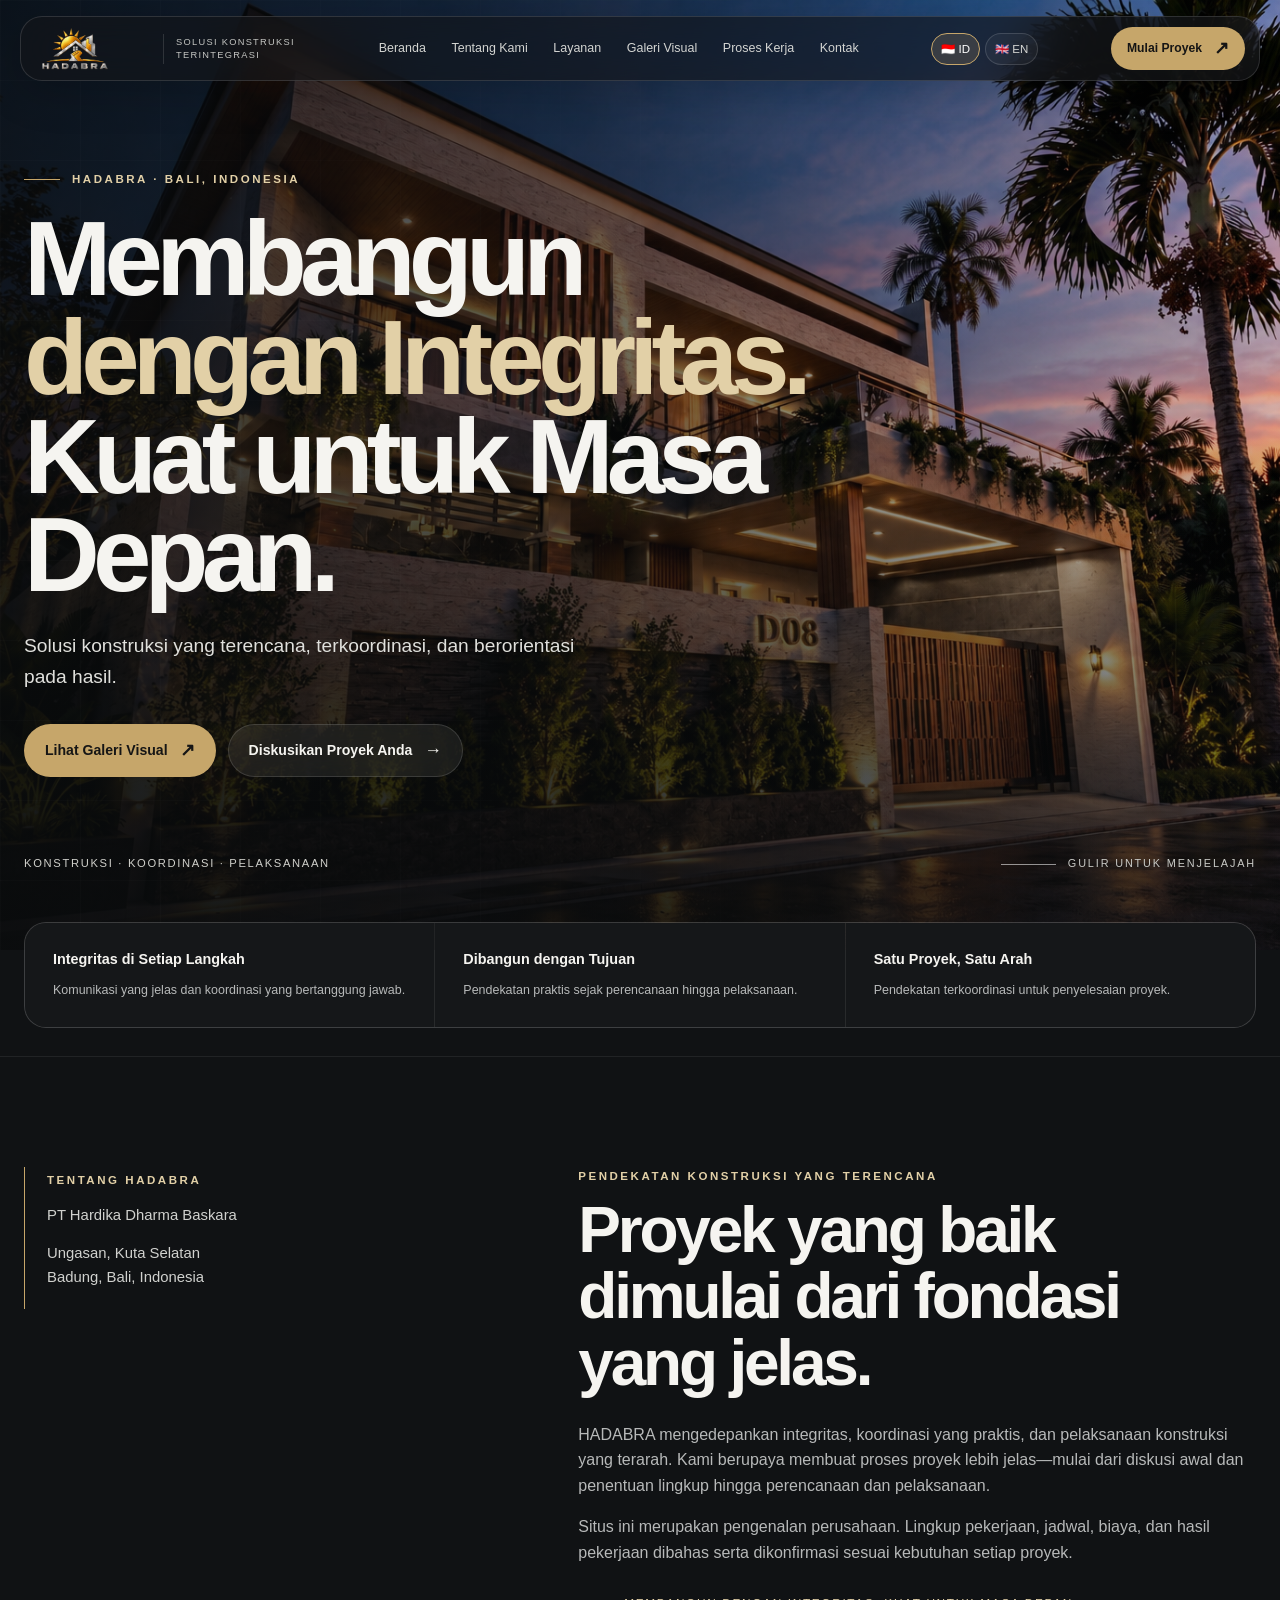
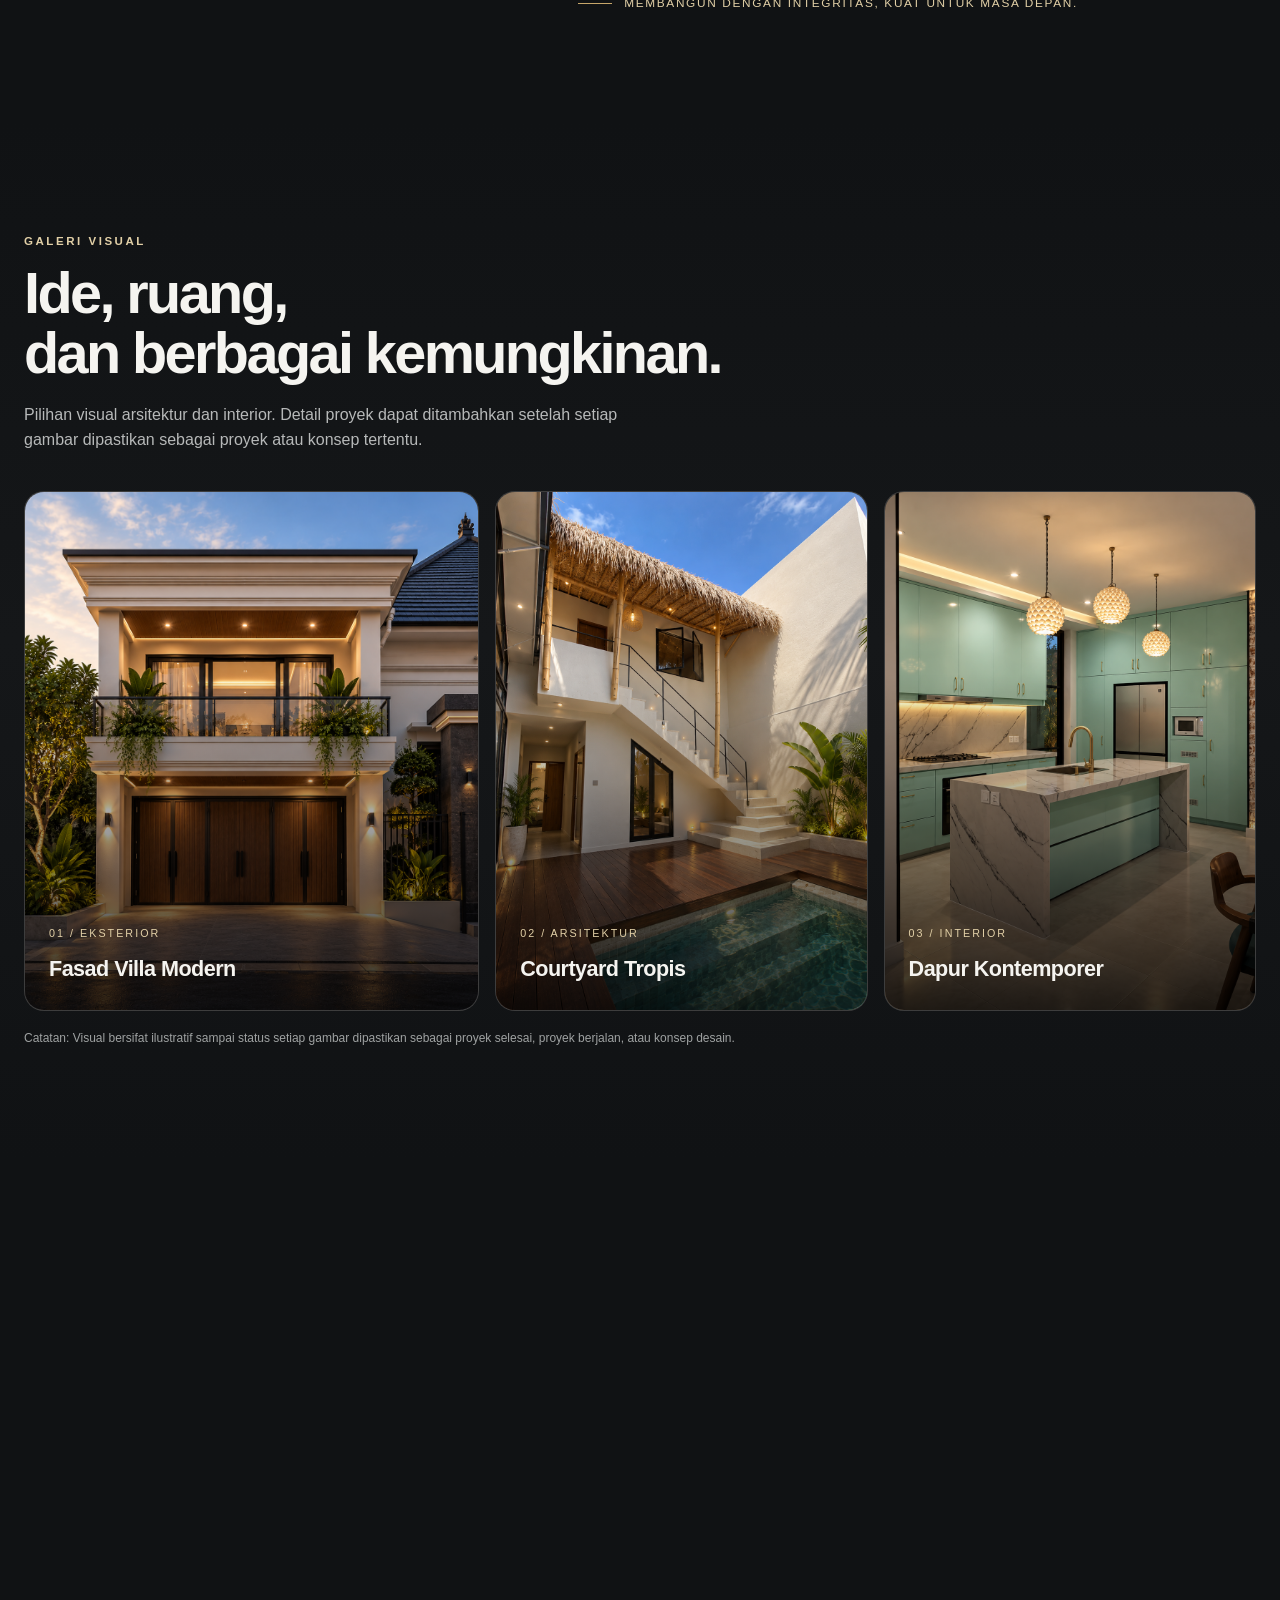
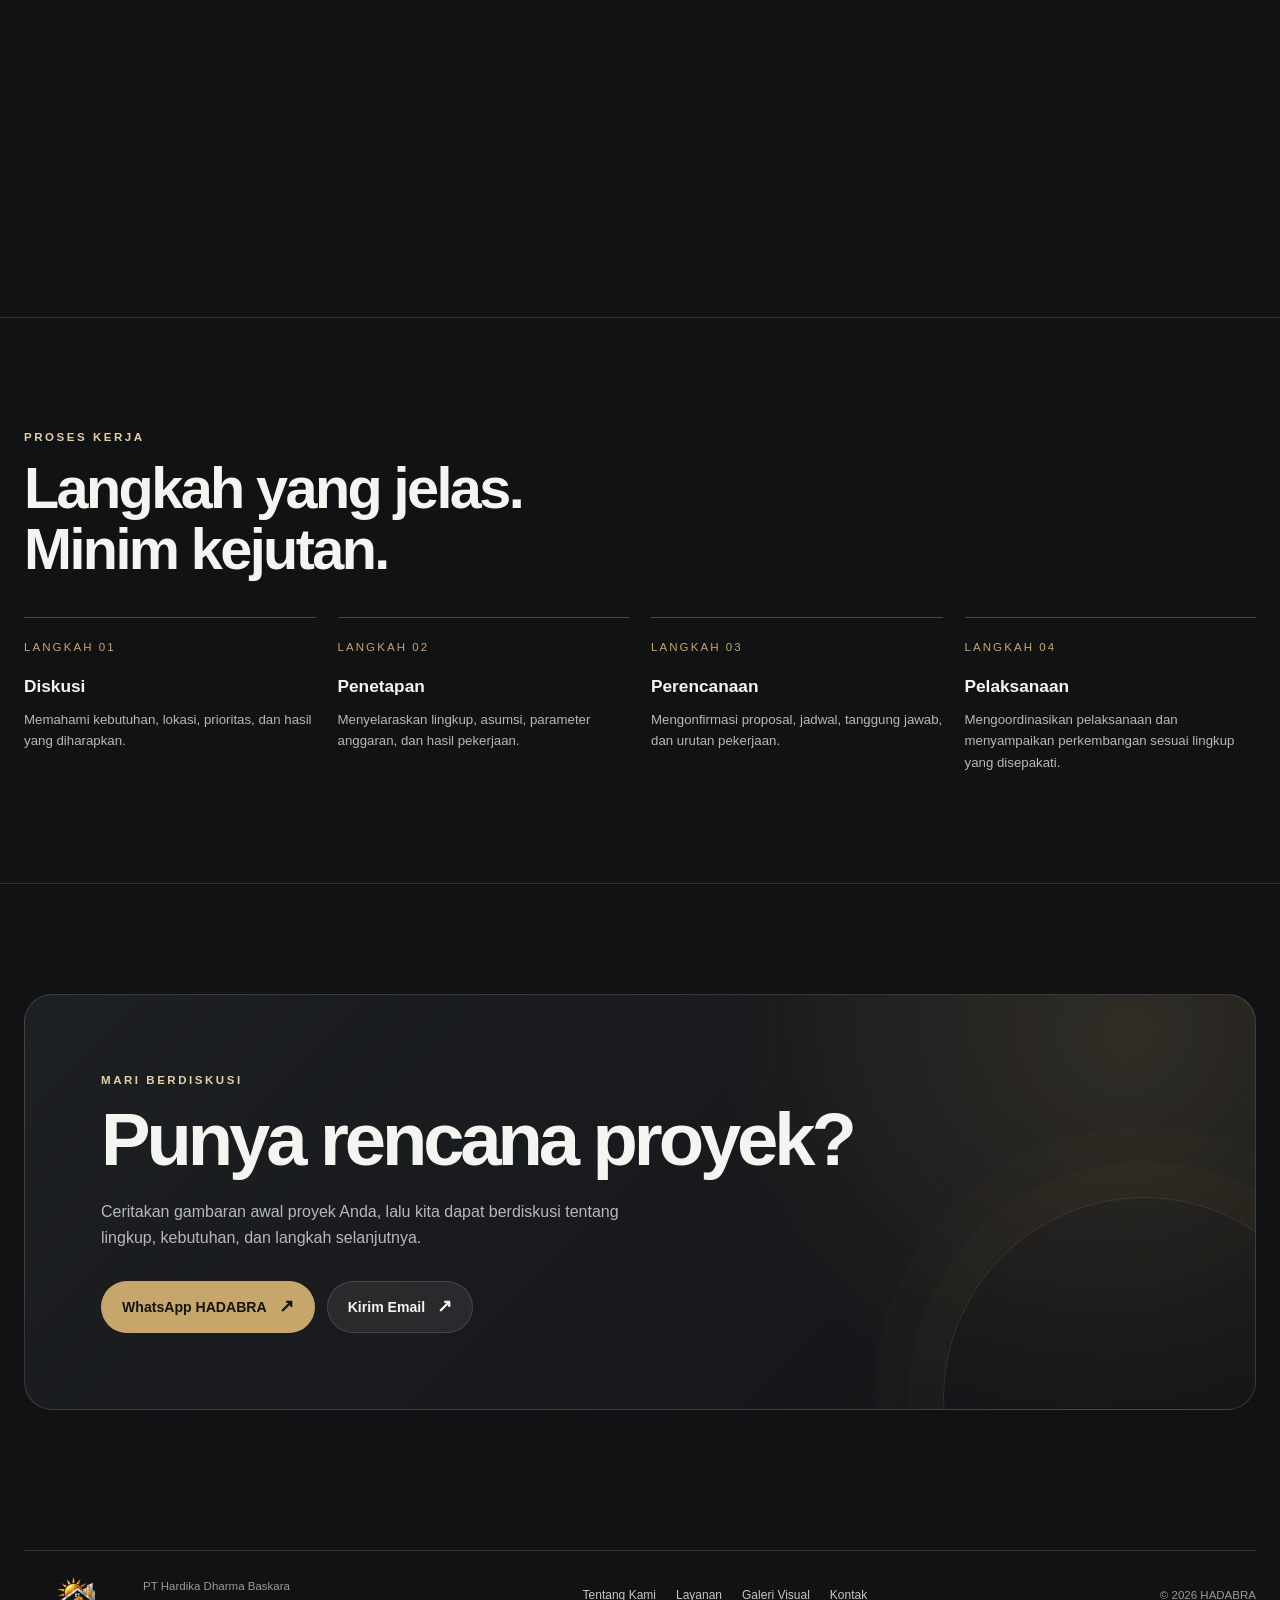
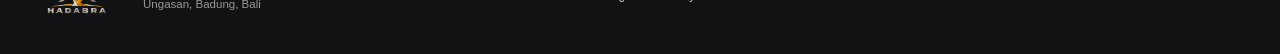
==== index.html @ c9c54a09 "Update index.html" ====
<!DOCTYPE html>
<html lang="id">
<head>
  <meta charset="UTF-8">
  <meta name="viewport" content="width=device-width, initial-scale=1.0">
  <meta name="theme-color" content="#101214">
  <meta name="description" content="HADABRA — Integrated Construction Solutions. Membangun dengan Integritas, Kuat untuk Masa Depan.">
  <title>HADABRA — Integrated Construction Solutions</title>
  <style>
    :root{
      --bg:#101214; --bg2:#171a1d; --panel:rgba(255,255,255,.075);
      --line:rgba(255,255,255,.13); --text:#f5f4f0; --muted:#b7b9b9;
      --accent:#c6a66a; --accent2:#e2d0a7; --max:1240px;
    }
    *{box-sizing:border-box}
    html{scroll-behavior:smooth;scroll-padding-top:100px}
    body{margin:0;background:var(--bg);color:var(--text);font-family:Inter,-apple-system,BlinkMacSystemFont,"Segoe UI",sans-serif;line-height:1.6;overflow-x:hidden}
    body.locked{overflow:hidden}
    a{color:inherit;text-decoration:none}
    img{display:block;max-width:100%}
    button,a{-webkit-tap-highlight-color:transparent}
    .wrap{width:min(var(--max),calc(100% - 48px));margin-inline:auto}
    .eyebrow{font-size:.72rem;letter-spacing:.22em;text-transform:uppercase;color:var(--accent2);font-weight:650}
    .section{padding:110px 0;position:relative}
    .section-head{max-width:700px;margin-bottom:38px}
    .section-head h2{font-size:clamp(2rem,4.5vw,3.8rem);line-height:1.05;letter-spacing:-.045em;margin:12px 0 18px;font-weight:570}
    .section-head p{color:var(--muted);max-width:620px;margin:0}
    .btn{display:inline-flex;align-items:center;justify-content:center;gap:12px;padding:14px 20px;border:1px solid var(--line);border-radius:999px;background:rgba(255,255,255,.07);backdrop-filter:blur(18px);-webkit-backdrop-filter:blur(18px);font-size:.88rem;font-weight:650;transition:transform .3s ease,background .3s ease,border-color .3s ease}
    .btn:hover{transform:translateY(-3px);background:rgba(255,255,255,.13);border-color:rgba(255,255,255,.3)}
    .btn-primary{background:var(--accent);color:#151515;border-color:transparent}
    .btn-primary:hover{background:var(--accent2)}
    .arrow{font-size:1.1rem;line-height:1}
    /* Intro / blueprint */
    .intro{position:fixed;inset:0;z-index:1000;display:grid;place-items:center;background:#0d0f11;transition:opacity .8s ease,visibility .8s ease}
    .intro.done{opacity:0;visibility:hidden;pointer-events:none}
    .blueprint{position:absolute;inset:0;width:100%;height:100%;opacity:.38}
    .blueprint path,.blueprint rect,.blueprint line,.blueprint polyline{fill:none;stroke:#bca16c;stroke-width:1;stroke-dasharray:900;stroke-dashoffset:900;animation:draw 2.3s ease forwards}
    .blueprint .thin{stroke:#7d8c91;stroke-width:.7;animation-delay:.25s}
    .intro-center{position:relative;text-align:center;padding:24px}
    .intro-mark{width:min(220px,52vw);max-height:110px;object-fit:contain;margin:0 auto 20px}
    .intro-name{letter-spacing:.28em;font-size:.75rem;color:#e7d7b2;text-transform:uppercase}
    .intro-line{width:150px;height:1px;background:linear-gradient(90deg,transparent,var(--accent),transparent);margin:22px auto}
    .intro-caption{font-size:.68rem;letter-spacing:.2em;color:#8e9698;text-transform:uppercase}
    @keyframes draw{to{stroke-dashoffset:0}}
    /* Header */
    .site-header{position:fixed;z-index:50;top:16px;left:0;right:0;transition:top .35s ease}
    .nav-shell{width:min(var(--max),calc(100% - 32px));margin:auto;padding:10px 14px 10px 18px;border:1px solid rgba(255,255,255,.13);border-radius:22px;background:rgba(20,22,24,.68);backdrop-filter:blur(24px) saturate(145%);-webkit-backdrop-filter:blur(24px) saturate(145%);display:flex;align-items:center;justify-content:space-between;gap:20px;box-shadow:0 10px 45px rgba(0,0,0,.18)}
    .brand{display:flex;align-items:center;gap:12px;min-width:0}
    .brand img{width:112px;height:43px;object-fit:contain;object-position:left center}
    .brand-divider{height:30px;width:1px;background:var(--line)}
    .brand-sub{font-size:.58rem;line-height:1.4;letter-spacing:.14em;color:#c5c6c3;text-transform:uppercase;max-width:130px}
    .nav-links{display:flex;align-items:center;gap:clamp(14px,2vw,28px)}
    .nav-links a{font-size:.78rem;color:#d4d5d2;transition:color .25s}
    .nav-links a:hover{color:var(--accent2)}
    .nav-cta{white-space:nowrap;padding:11px 15px;font-size:.76rem}
    .lang-switch{display:flex;align-items:center;gap:5px;flex-shrink:0}
    .lang-btn{display:inline-flex;align-items:center;gap:5px;padding:8px 9px;border:1px solid rgba(255,255,255,.14);border-radius:999px;background:rgba(255,255,255,.04);color:#d4d5d2;font-size:.72rem;cursor:pointer;transition:background .2s,border-color .2s}
    .lang-btn[aria-pressed="true"]{background:rgba(198,166,106,.18);border-color:var(--accent);color:#fff}
    .menu-toggle{display:none;background:transparent;border:1px solid var(--line);border-radius:12px;color:white;width:42px;height:42px;font-size:1.25rem}
    /* Hero */
    .hero{min-height:100svh;position:relative;display:flex;align-items:flex-end;padding:170px 0 78px;isolation:isolate;overflow:hidden;background:#191c1e}
    .hero-bg{position:absolute;inset:0;z-index:-3}
    .hero-bg img{width:100%;height:100%;object-fit:cover;object-position:center 54%;animation:heroZoom 16s ease-in-out infinite alternate}
    .hero:before{content:"";position:absolute;inset:0;z-index:-2;background:linear-gradient(90deg,rgba(9,11,12,.88) 0%,rgba(9,11,12,.62) 46%,rgba(9,11,12,.12) 100%),linear-gradient(0deg,rgba(9,11,12,.78),transparent 54%)}
    .hero:after{content:"";position:absolute;inset:0;z-index:-1;opacity:.14;background-image:linear-gradient(rgba(255,255,255,.11) 1px,transparent 1px),linear-gradient(90deg,rgba(255,255,255,.11) 1px,transparent 1px);background-size:80px 80px;mask-image:linear-gradient(90deg,#000,transparent 80%)}
    .hero-content{max-width:790px}
    .hero-kicker{display:flex;align-items:center;gap:12px;margin-bottom:22px}
    .hero-kicker:before{content:"";height:1px;width:36px;background:var(--accent)}
    .hero h1{font-size:clamp(3rem,8.2vw,7.4rem);line-height:.94;letter-spacing:-.065em;font-weight:560;margin:0 0 26px}
    .hero h1 span{color:var(--accent2)}
    .hero-lead{font-size:clamp(1rem,1.7vw,1.2rem);color:#e0e0dc;max-width:590px;margin:0 0 32px}
    .hero-actions{display:flex;gap:12px;flex-wrap:wrap}
    .hero-bottom{display:flex;align-items:end;justify-content:space-between;gap:24px;margin-top:78px}
    .hero-note{font-size:.7rem;letter-spacing:.15em;text-transform:uppercase;color:#d0d0cb}
    .hero-scroll{display:flex;align-items:center;gap:12px;font-size:.68rem;letter-spacing:.17em;text-transform:uppercase;color:#c9cac6}
    .scroll-line{height:1px;width:55px;background:rgba(255,255,255,.55)}
    @keyframes heroZoom{from{transform:scale(1)}to{transform:scale(1.07)}}
    /* Glass stat strip */
    .trust-strip{position:relative;z-index:2;margin-top:-1px;background:#101214;border-bottom:1px solid rgba(255,255,255,.07)}
    .trust-grid{display:grid;grid-template-columns:repeat(3,1fr);gap:1px;background:rgba(255,255,255,.1);border:1px solid rgba(255,255,255,.1);border-radius:22px;overflow:hidden;transform:translateY(-28px)}
    .trust-item{padding:25px 28px;background:#151719}
    .trust-item strong{display:block;font-size:.9rem;font-weight:600;margin-bottom:5px}
    .trust-item span{font-size:.78rem;color:var(--muted)}
    /* About */
    .about-grid{display:grid;grid-template-columns:.8fr 1.2fr;gap:clamp(40px,8vw,120px);align-items:start}
    .about-aside{border-left:1px solid var(--accent);padding:4px 0 4px 22px;color:#d0d1ce;font-size:.93rem}
    .about-copy h2{font-size:clamp(2.2rem,5vw,4.5rem);line-height:1.04;letter-spacing:-.05em;margin:12px 0 25px;font-weight:560}
    .about-copy p{color:var(--muted);max-width:670px}
    .about-signature{display:flex;align-items:center;gap:12px;margin-top:28px;font-size:.74rem;letter-spacing:.14em;text-transform:uppercase;color:var(--accent2)}
    .about-signature:before{content:"";width:34px;height:1px;background:var(--accent)}
    /* Gallery */
    .gallery-section{background:linear-gradient(180deg,#101214,#151719 50%,#101214)}
    .gallery-grid{display:grid;grid-template-columns:1.1fr .9fr .9fr;gap:16px}
    .gallery-card{position:relative;min-height:420px;border-radius:20px;overflow:hidden;border:1px solid rgba(255,255,255,.12);background:#222;isolation:isolate}
    .gallery-card.tall{min-height:520px}
    .gallery-card img{position:absolute;inset:0;width:100%;height:100%;object-fit:cover;transition:transform .9s cubic-bezier(.2,.7,.2,1)}
    .gallery-card:hover img{transform:scale(1.055)}
    .gallery-card:after{content:"";position:absolute;inset:0;z-index:0;background:linear-gradient(0deg,rgba(0,0,0,.82),transparent 65%)}
    .gallery-meta{position:absolute;z-index:1;left:24px;right:24px;bottom:23px}
    .gallery-meta small{color:var(--accent2);font-size:.67rem;text-transform:uppercase;letter-spacing:.19em}
    .gallery-meta h3{font-size:1.35rem;font-weight:560;letter-spacing:-.025em;margin:8px 0 0}
    .gallery-footnote{color:#9fa2a2;font-size:.75rem;margin:18px 0 0}
    /* Capabilities */
    .cap-grid{display:grid;grid-template-columns:repeat(3,1fr);gap:14px}
    .cap-card{border:1px solid var(--line);border-radius:20px;padding:30px;background:linear-gradient(145deg,rgba(255,255,255,.075),rgba(255,255,255,.025));backdrop-filter:blur(12px);transition:transform .35s,border-color .35s}
    .cap-card:hover{transform:translateY(-5px);border-color:rgba(198,166,106,.55)}
    .cap-index{color:var(--accent);font-size:.72rem;letter-spacing:.18em}
    .cap-card h3{font-size:1.3rem;font-weight:560;margin:34px 0 12px}
    .cap-card p{font-size:.88rem;color:var(--muted);margin:0}
    .cap-label{display:inline-block;margin-top:22px;padding:6px 10px;border:1px solid var(--line);border-radius:999px;color:#d5d4cf;font-size:.65rem;letter-spacing:.08em;text-transform:uppercase}
    /* Process */
    .process{border-top:1px solid var(--line);border-bottom:1px solid var(--line)}
    .process-grid{display:grid;grid-template-columns:repeat(4,1fr);gap:22px}
    .process-step{border-top:1px solid rgba(255,255,255,.22);padding-top:20px}
    .process-step .num{font-size:.72rem;color:var(--accent);letter-spacing:.18em}
    .process-step h3{font-size:1.08rem;font-weight:560;margin:17px 0 8px}
    .process-step p{font-size:.83rem;color:var(--muted);margin:0}
    /* CTA */
    .contact-panel{position:relative;overflow:hidden;border:1px solid rgba(255,255,255,.14);border-radius:28px;padding:clamp(30px,6vw,76px);background:radial-gradient(circle at 90% 10%,rgba(198,166,106,.15),transparent 35%),linear-gradient(135deg,#1d2022,#121416)}
    .contact-panel:after{content:"";position:absolute;right:-90px;bottom:-190px;width:400px;height:400px;border:1px solid rgba(198,166,106,.17);border-radius:50%;box-shadow:0 0 0 35px rgba(198,166,106,.025),0 0 0 70px rgba(198,166,106,.02);pointer-events:none}
    .contact-panel h2{font-size:clamp(2.2rem,5.8vw,5rem);line-height:1;letter-spacing:-.055em;font-weight:560;max-width:760px;margin:14px 0 22px}
    .contact-panel p{color:var(--muted);max-width:570px;margin-bottom:30px}
    footer{padding:30px 0 40px}
    .footer-inner{display:flex;align-items:center;justify-content:space-between;gap:24px;border-top:1px solid var(--line);padding-top:25px}
    .footer-brand{display:flex;align-items:center;gap:14px}
    .footer-brand img{width:105px;height:38px;object-fit:contain}
    .footer-brand span,.copyright{font-size:.72rem;color:#969a99}
    .footer-links{display:flex;gap:20px;flex-wrap:wrap;font-size:.75rem;color:#c6c8c6}
    /* Scroll reveal */
    .reveal{opacity:0;transform:translateY(24px);transition:opacity .8s ease,transform .8s cubic-bezier(.2,.7,.2,1)}
    .reveal.visible{opacity:1;transform:translateY(0)}
    @media(prefers-reduced-motion:reduce){html{scroll-behavior:auto}*,*:before,*:after{animation-duration:.01ms!important;animation-iteration-count:1!important;transition-duration:.01ms!important}.reveal{opacity:1;transform:none}}
    @media(max-width:900px){
      .nav-links{gap:13px}.nav-links a{font-size:.72rem}.nav-cta{display:none}
      .gallery-grid{grid-template-columns:1fr 1fr}.gallery-card.tall{min-height:430px}.gallery-card:last-child{grid-column:span 2;min-height:350px}
      .about-grid{grid-template-columns:1fr;gap:25px}.about-aside{max-width:620px}
      .cap-grid{grid-template-columns:1fr 1fr}.process-grid{grid-template-columns:1fr 1fr}
    }
    @media(max-width:680px){
      .wrap{width:min(100% - 32px,var(--max))}
      .section{padding:78px 0}
      .site-header{top:9px}.nav-shell{width:calc(100% - 20px);padding:8px 10px 8px 13px;border-radius:18px}
      .brand img{width:92px;height:38px}.brand-divider,.brand-sub{display:none}
      .menu-toggle{display:block;flex-shrink:0}.lang-btn{padding:8px 7px;font-size:.68rem}.nav-shell{gap:9px}
      .nav-links{display:none;position:absolute;top:calc(100% + 8px);left:10px;right:10px;padding:15px;border:1px solid var(--line);border-radius:18px;background:rgba(18,20,22,.96);backdrop-filter:blur(24px);flex-direction:column;align-items:stretch;gap:0}
      .nav-links.open{display:flex}.nav-links a{padding:13px 10px;font-size:.9rem;border-bottom:1px solid rgba(255,255,255,.07)}.nav-links a:last-child{border-bottom:0}
      .hero{padding:145px 0 34px;min-height:94svh}.hero-bg img{object-position:58% center}
      .hero:before{background:linear-gradient(90deg,rgba(9,11,12,.8),rgba(9,11,12,.28)),linear-gradient(0deg,rgba(9,11,12,.8),transparent 80%)}
      .hero h1{font-size:clamp(3.3rem,15vw,5.6rem)}.hero-lead{font-size:1rem}
      .hero-bottom{margin-top:50px;align-items:flex-start}.hero-scroll{display:none}
      .trust-grid{grid-template-columns:1fr;transform:translateY(-15px)}.trust-item{padding:18px 20px}
      .gallery-grid{grid-template-columns:1fr;gap:12px}.gallery-card,.gallery-card.tall,.gallery-card:last-child{grid-column:auto;min-height:390px}
      .cap-grid{grid-template-columns:1fr}.cap-card{padding:25px}.cap-card h3{margin-top:24px}
      .process-grid{grid-template-columns:1fr;gap:28px}
      .footer-inner{align-items:flex-start;flex-direction:column}.footer-links{gap:14px}
      .contact-panel{border-radius:22px}
    }
  </style>
</head>
<body class="locked">
  <!-- Intro animation: no external library required -->
  <div class="intro" id="intro" aria-label="HADABRA introduction">
    <svg class="blueprint" viewBox="0 0 1200 800" preserveAspectRatio="xMidYMid slice" aria-hidden="true">
      <path d="M160 620V300L390 150L620 300V620H160Z"/>
      <path d="M220 620V350H560V620M220 420H560M390 350V620"/>
      <rect x="700" y="230" width="330" height="390"/>
      <path d="M660 230H1070L1010 160H720Z"/>
      <line x1="700" y1="360" x2="1030" y2="360"/><line x1="700" y1="490" x2="1030" y2="490"/>
      <line class="thin" x1="80" y1="680" x2="1120" y2="680"/><line class="thin" x1="600" y1="90" x2="600" y2="720"/>
      <path class="thin" d="M110 720V700H1090V720M130 100H330M870 100H1070"/>
    </svg>
    <div class="intro-center">
      <img class="intro-mark" src="assets/hadabra-logo.png" alt="HADABRA logo" onerror="this.style.display='none'">
      <div class="intro-name" data-i18n="brandLine">Solusi Konstruksi Terintegrasi</div>
      <div class="intro-line"></div>
      <div class="intro-caption" data-i18n="introCaption">Rancang · Bangun · Wujudkan</div>
    </div>
  </div>

  <header class="site-header">
    <nav class="nav-shell" aria-label="Navigasi utama">
      <a class="brand" href="#home" aria-label="HADABRA Beranda">
        <img src="assets/hadabra-logo.png" alt="Logo HADABRA">
        <span class="brand-divider"></span>
        <span class="brand-sub" data-i18n="brandLine">Solusi Konstruksi Terintegrasi</span>
      </a>
      <div class="nav-links" id="navLinks">
        <a href="#home" data-i18n="navHome">Beranda</a>
        <a href="#about" data-i18n="navAbout">Tentang Kami</a>
        <a href="#services" data-i18n="navServices">Layanan</a>
        <a href="#projects" data-i18n="navGallery">Galeri Visual</a>
        <a href="#process" data-i18n="navProcess">Proses Kerja</a>
        <a href="#contact" data-i18n="navContact">Kontak</a>
      </div>
      <div class="lang-switch" role="group" aria-label="Pilih bahasa">
        <button class="lang-btn" type="button" data-lang="id" aria-pressed="true" aria-label="Bahasa Indonesia">🇮🇩 ID</button>
        <button class="lang-btn" type="button" data-lang="en" aria-pressed="false" aria-label="English">🇬🇧 EN</button>
      </div>
      <a class="btn btn-primary nav-cta" href="#contact"><span data-i18n="navCta">Mulai Proyek</span> <span class="arrow">↗</span></a>
      <button class="menu-toggle" id="menuToggle" aria-label="Buka menu" aria-expanded="false">☰</button>
    </nav>
  </header>

  <main>
    <section class="hero" id="home">
      <div class="hero-bg">
        <img src="assets/hero-villa-dusk.png" alt="Visual arsitektur villa modern saat senja" fetchpriority="high">
      </div>
      <div class="wrap">
        <div class="hero-content">
          <div class="hero-kicker eyebrow" data-i18n="heroKicker">HADABRA · Bali, Indonesia</div>
          <h1 data-i18n="heroTitle">Membangun<br><span>dengan Integritas.</span><br>Kuat untuk Masa Depan.</h1>
          <p class="hero-lead" data-i18n="heroLead">Solusi konstruksi yang terencana, terkoordinasi, dan berorientasi pada hasil.</p>
          <div class="hero-actions">
            <a class="btn btn-primary" href="#projects"><span data-i18n="heroVisuals">Lihat Galeri Visual</span> <span class="arrow">↗</span></a>
            <a class="btn" href="#contact"><span data-i18n="heroDiscuss">Diskusikan Proyek Anda</span> <span class="arrow">→</span></a>
          </div>
        </div>
        <div class="hero-bottom">
          <div class="hero-note" data-i18n="heroNote">Konstruksi · Koordinasi · Pelaksanaan</div>
          <a class="hero-scroll" href="#about"><span class="scroll-line"></span><span data-i18n="scrollExplore">Gulir untuk menjelajah</span></a>
        </div>
      </div>
    </section>

    <div class="trust-strip">
      <div class="wrap">
        <div class="trust-grid">
          <div class="trust-item"><strong data-i18n="trust1Title">Integritas di Setiap Langkah</strong><span data-i18n="trust1Body">Komunikasi yang jelas dan koordinasi yang bertanggung jawab.</span></div>
          <div class="trust-item"><strong data-i18n="trust2Title">Dibangun dengan Tujuan</strong><span data-i18n="trust2Body">Pendekatan praktis sejak perencanaan hingga pelaksanaan.</span></div>
          <div class="trust-item"><strong data-i18n="trust3Title">Satu Proyek, Satu Arah</strong><span data-i18n="trust3Body">Pendekatan terkoordinasi untuk penyelesaian proyek.</span></div>
        </div>
      </div>
    </div>

    <section class="section" id="about">
      <div class="wrap about-grid">
        <div class="about-aside reveal">
          <div class="eyebrow" data-i18n="aboutEyebrow">Tentang HADABRA</div>
          <p>PT Hardika Dharma Baskara</p>
          <p>Ungasan, Kuta Selatan<br>Badung, Bali, Indonesia</p>
        </div>
        <div class="about-copy reveal">
          <div class="eyebrow" data-i18n="aboutKicker">Pendekatan Konstruksi yang Terencana</div>
          <h2 data-i18n="aboutTitle">Proyek yang baik dimulai dari fondasi yang jelas.</h2>
          <p data-i18n="aboutBody1">HADABRA mengedepankan integritas, koordinasi yang praktis, dan pelaksanaan konstruksi yang terarah. Kami berupaya membuat proses proyek lebih jelas—mulai dari diskusi awal dan penentuan lingkup hingga perencanaan dan pelaksanaan.</p>
          <p data-i18n="aboutBody2">Situs ini merupakan pengenalan perusahaan. Lingkup pekerjaan, jadwal, biaya, dan hasil pekerjaan dibahas serta dikonfirmasi sesuai kebutuhan setiap proyek.</p>
          <div class="about-signature" data-i18n="tagline">Membangun dengan Integritas, Kuat untuk Masa Depan.</div>
        </div>
      </div>
    </section>

    <section class="section gallery-section" id="projects">
      <div class="wrap">
        <div class="section-head reveal">
          <div class="eyebrow" data-i18n="galleryEyebrow">Galeri Visual</div>
          <h2 data-i18n="galleryTitle">Ide, ruang,<br>dan berbagai kemungkinan.</h2>
          <p data-i18n="galleryBody">Pilihan visual arsitektur dan interior. Detail proyek dapat ditambahkan setelah setiap gambar dipastikan sebagai proyek atau konsep tertentu.</p>
        </div>
        <div class="gallery-grid">
          <article class="gallery-card tall reveal">
            <img src="assets/project-villa-facade.png" alt="Visual fasad villa modern" loading="lazy">
            <div class="gallery-meta"><small data-i18n="gallery1Type">01 / Eksterior</small><h3 data-i18n="gallery1Title">Fasad Villa Modern</h3></div>
          </article>
          <article class="gallery-card reveal">
            <img src="assets/project-courtyard-villa.png" alt="Visual villa tropis dengan courtyard dan kolam" loading="lazy">
            <div class="gallery-meta"><small data-i18n="gallery2Type">02 / Arsitektur</small><h3 data-i18n="gallery2Title">Courtyard Tropis</h3></div>
          </article>
          <article class="gallery-card reveal">
            <img src="assets/project-kitchen-interior.png" alt="Visual interior dapur modern" loading="lazy">
            <div class="gallery-meta"><small data-i18n="gallery3Type">03 / Interior</small><h3 data-i18n="gallery3Title">Dapur Kontemporer</h3></div>
          </article>
        </div>
        <p class="gallery-footnote" data-i18n="galleryNote">Catatan: Visual bersifat ilustratif sampai status setiap gambar dipastikan sebagai proyek selesai, proyek berjalan, atau konsep desain.</p>
      </div>
    </section>

    <section class="section" id="services">
      <div class="wrap">
        <div class="section-head reveal">
          <div class="eyebrow" data-i18n="servicesEyebrow">Layanan</div>
          <h2 data-i18n="servicesTitle">Satu titik koordinasi.<br>Proses yang terpadu.</h2>
          <p data-i18n="servicesBody">Kategori layanan ini merupakan gambaran awal untuk situs. Deskripsi final perlu disesuaikan dengan ruang lingkup usaha HADABRA yang telah dikonfirmasi.</p>
        </div>
        <div class="cap-grid">
          <article class="cap-card reveal">
            <div class="cap-index" data-i18n="service1Index">01 / KONSTRUKSI</div>
            <h3 data-i18n="service1Title">Konstruksi Umum</h3>
            <p data-i18n="service1Body">Perencanaan konstruksi dan koordinasi pelaksanaan proyek bangunan, dengan lingkup dan hasil pekerjaan disepakati sebelum pekerjaan dimulai.</p>
            <span class="cap-label" data-i18n="service1Label">Pekerjaan Bangunan</span>
          </article>
          <article class="cap-card reveal">
            <div class="cap-index" data-i18n="service2Index">02 / PROYEK</div>
            <h3 data-i18n="service2Title">Pekerjaan Spesialis</h3>
            <p data-i18n="service2Body">Pekerjaan berbasis proyek seperti baja struktural, baja ringan, kanopi, dan pekerjaan logam—sesuai kemampuan dan lingkup yang dikonfirmasi.</p>
            <span class="cap-label" data-i18n="service2Label">Pekerjaan Berbasis Proyek</span>
          </article>
          <article class="cap-card reveal">
            <div class="cap-index" data-i18n="service3Index">03 / WORKSHOP</div>
            <h3 data-i18n="service3Title">Interior & Pekerjaan Kustom</h3>
            <p data-i18n="service3Body">Pekerjaan interior dan konsep furnitur kustom yang dikoordinasikan sesuai kebutuhan serta spesifikasi setiap proyek.</p>
            <span class="cap-label" data-i18n="service3Label">Interior · Kustom</span>
          </article>
        </div>
      </div>
    </section>

    <section class="section process" id="process">
      <div class="wrap">
        <div class="section-head reveal">
          <div class="eyebrow" data-i18n="processEyebrow">Proses Kerja</div>
          <h2 data-i18n="processTitle">Langkah yang jelas.<br>Minim kejutan.</h2>
        </div>
        <div class="process-grid">
          <div class="process-step reveal"><div class="num" data-i18n="step1Num">LANGKAH 01</div><h3 data-i18n="step1Title">Diskusi</h3><p data-i18n="step1Body">Memahami kebutuhan, lokasi, prioritas, dan hasil yang diharapkan.</p></div>
          <div class="process-step reveal"><div class="num" data-i18n="step2Num">LANGKAH 02</div><h3 data-i18n="step2Title">Penetapan</h3><p data-i18n="step2Body">Menyelaraskan lingkup, asumsi, parameter anggaran, dan hasil pekerjaan.</p></div>
          <div class="process-step reveal"><div class="num" data-i18n="step3Num">LANGKAH 03</div><h3 data-i18n="step3Title">Perencanaan</h3><p data-i18n="step3Body">Mengonfirmasi proposal, jadwal, tanggung jawab, dan urutan pekerjaan.</p></div>
          <div class="process-step reveal"><div class="num" data-i18n="step4Num">LANGKAH 04</div><h3 data-i18n="step4Title">Pelaksanaan</h3><p data-i18n="step4Body">Mengoordinasikan pelaksanaan dan menyampaikan perkembangan sesuai lingkup yang disepakati.</p></div>
        </div>
      </div>
    </section>

    <section class="section" id="contact">
      <div class="wrap">
        <div class="contact-panel reveal">
          <div class="eyebrow" data-i18n="contactEyebrow">Mari Berdiskusi</div>
          <h2 data-i18n="contactTitle">Punya rencana proyek?</h2>
          <p data-i18n="contactBody">Ceritakan gambaran awal proyek Anda, lalu kita dapat berdiskusi tentang lingkup, kebutuhan, dan langkah selanjutnya.</p>
          <div class="hero-actions">
            <a class="btn btn-primary" href="https://wa.me/6282314731733" target="_blank" rel="noopener"><span data-i18n="contactWhatsapp">WhatsApp HADABRA</span> <span class="arrow">↗</span></a>
            <a class="btn" href="mailto:hardikadharmabaskara@gmail.com"><span data-i18n="contactEmail">Kirim Email</span> <span class="arrow">↗</span></a>
          </div>
        </div>
      </div>
    </section>
  </main>

  <footer>
    <div class="wrap footer-inner">
      <div class="footer-brand">
        <img src="assets/hadabra-logo.png" alt="Logo HADABRA">
        <span data-i18n="footerAddress">PT Hardika Dharma Baskara<br>Ungasan, Badung, Bali</span>
      </div>
      <div class="footer-links">
        <a href="#about" data-i18n="footerAbout">Tentang Kami</a><a href="#services" data-i18n="footerServices">Layanan</a><a href="#projects" data-i18n="footerGallery">Galeri Visual</a><a href="#contact" data-i18n="footerContact">Kontak</a>
      </div>
      <div class="copyright">© <span id="year"></span> HADABRA</div>
    </div>
  </footer>

  <script>
    (function(){
      const intro = document.getElementById('intro');
      const finishIntro = () => {
        if (!intro || intro.classList.contains('done')) return;
        intro.classList.add('done');
        document.body.classList.remove('locked');
      };
      window.addEventListener('load', () => setTimeout(finishIntro, 1900));
      setTimeout(finishIntro, 3500);

      const toggle = document.getElementById('menuToggle');
      const links = document.getElementById('navLinks');
      toggle.addEventListener('click', () => {
        const open = links.classList.toggle('open');
        toggle.setAttribute('aria-expanded', String(open));
        toggle.textContent = open ? '×' : '☰';
      });
      links.querySelectorAll('a').forEach(a => a.addEventListener('click', () => {
        links.classList.remove('open');
        toggle.setAttribute('aria-expanded','false');
        toggle.textContent = '☰';
      }));

      const revealObserver = new IntersectionObserver((entries) => {
        entries.forEach(entry => {
          if(entry.isIntersecting){
            entry.target.classList.add('visible');
            revealObserver.unobserve(entry.target);
          }
        });
      }, {threshold:0.12});
      document.querySelectorAll('.reveal').forEach(el => revealObserver.observe(el));

      const translations = {
        id: {
          navHome:"Beranda", navAbout:"Tentang Kami", navServices:"Layanan", navGallery:"Galeri Visual", navProcess:"Proses Kerja", navContact:"Kontak", navCta:"Mulai Proyek",
          brandLine:"Solusi Konstruksi Terintegrasi", introCaption:"Rancang · Bangun · Wujudkan",
          heroKicker:"HADABRA · Bali, Indonesia", heroTitle:"Membangun<br><span>dengan Integritas.</span><br>Kuat untuk Masa Depan.", heroLead:"Solusi konstruksi yang terencana, terkoordinasi, dan berorientasi pada hasil.", heroVisuals:"Lihat Galeri Visual", heroDiscuss:"Diskusikan Proyek Anda", heroNote:"Konstruksi · Koordinasi · Pelaksanaan", scrollExplore:"Gulir untuk menjelajah",
          trust1Title:"Integritas di Setiap Langkah", trust1Body:"Komunikasi yang jelas dan koordinasi yang bertanggung jawab.", trust2Title:"Dibangun dengan Tujuan", trust2Body:"Pendekatan praktis sejak perencanaan hingga pelaksanaan.", trust3Title:"Satu Proyek, Satu Arah", trust3Body:"Pendekatan terkoordinasi untuk penyelesaian proyek.",
          aboutEyebrow:"Tentang HADABRA", aboutKicker:"Pendekatan Konstruksi yang Terencana", aboutTitle:"Proyek yang baik dimulai dari fondasi yang jelas.", aboutBody1:"HADABRA mengedepankan integritas, koordinasi yang praktis, dan pelaksanaan konstruksi yang terarah. Kami berupaya membuat proses proyek lebih jelas—mulai dari diskusi awal dan penentuan lingkup hingga perencanaan dan pelaksanaan.", aboutBody2:"Situs ini merupakan pengenalan perusahaan. Lingkup pekerjaan, jadwal, biaya, dan hasil pekerjaan dibahas serta dikonfirmasi sesuai kebutuhan setiap proyek.", tagline:"Membangun dengan Integritas, Kuat untuk Masa Depan.",
          galleryEyebrow:"Galeri Visual", galleryTitle:"Ide, ruang,<br>dan berbagai kemungkinan.", galleryBody:"Pilihan visual arsitektur dan interior. Detail proyek dapat ditambahkan setelah setiap gambar dipastikan sebagai proyek atau konsep tertentu.", gallery1Type:"01 / Eksterior", gallery1Title:"Fasad Villa Modern", gallery2Type:"02 / Arsitektur", gallery2Title:"Courtyard Tropis", gallery3Type:"03 / Interior", gallery3Title:"Dapur Kontemporer", galleryNote:"Catatan: Visual bersifat ilustratif sampai status setiap gambar dipastikan sebagai proyek selesai, proyek berjalan, atau konsep desain.",
          servicesEyebrow:"Layanan", servicesTitle:"Satu titik koordinasi.<br>Proses yang terpadu.", servicesBody:"Kategori layanan ini merupakan gambaran awal untuk situs. Deskripsi final perlu disesuaikan dengan ruang lingkup usaha HADABRA yang telah dikonfirmasi.", service1Index:"01 / KONSTRUKSI", service1Title:"Konstruksi Umum", service1Body:"Perencanaan konstruksi dan koordinasi pelaksanaan proyek bangunan, dengan lingkup dan hasil pekerjaan disepakati sebelum pekerjaan dimulai.", service1Label:"Pekerjaan Bangunan", service2Index:"02 / PROYEK", service2Title:"Pekerjaan Spesialis", service2Body:"Pekerjaan berbasis proyek seperti baja struktural, baja ringan, kanopi, dan pekerjaan logam—sesuai kemampuan dan lingkup yang dikonfirmasi.", service2Label:"Pekerjaan Berbasis Proyek", service3Index:"03 / WORKSHOP", service3Title:"Interior & Pekerjaan Kustom", service3Body:"Pekerjaan interior dan konsep furnitur kustom yang dikoordinasikan sesuai kebutuhan serta spesifikasi setiap proyek.", service3Label:"Interior · Kustom",
          processEyebrow:"Proses Kerja", processTitle:"Langkah yang jelas.<br>Minim kejutan.", step1Num:"LANGKAH 01", step1Title:"Diskusi", step1Body:"Memahami kebutuhan, lokasi, prioritas, dan hasil yang diharapkan.", step2Num:"LANGKAH 02", step2Title:"Penetapan", step2Body:"Menyelaraskan lingkup, asumsi, parameter anggaran, dan hasil pekerjaan.", step3Num:"LANGKAH 03", step3Title:"Perencanaan", step3Body:"Mengonfirmasi proposal, jadwal, tanggung jawab, dan urutan pekerjaan.", step4Num:"LANGKAH 04", step4Title:"Pelaksanaan", step4Body:"Mengoordinasikan pelaksanaan dan menyampaikan perkembangan sesuai lingkup yang disepakati.",
          contactEyebrow:"Mari Berdiskusi", contactTitle:"Punya rencana proyek?", contactBody:"Ceritakan gambaran awal proyek Anda, lalu kita dapat berdiskusi tentang lingkup, kebutuhan, dan langkah selanjutnya.", contactWhatsapp:"WhatsApp HADABRA", contactEmail:"Kirim Email", footerAddress:"PT Hardika Dharma Baskara<br>Ungasan, Badung, Bali", footerAbout:"Tentang Kami", footerServices:"Layanan", footerGallery:"Galeri Visual", footerContact:"Kontak"
        },
        en: {
          navHome:"Home", navAbout:"About Us", navServices:"Services", navGallery:"Visual Gallery", navProcess:"Our Process", navContact:"Contact", navCta:"Start a Project",
          brandLine:"Integrated Construction Solutions", introCaption:"Design · Build · Deliver",
          heroKicker:"HADABRA · Bali, Indonesia", heroTitle:"Building<br><span>with Integrity.</span><br>Strength for the Future.", heroLead:"Planned, coordinated construction solutions focused on purposeful delivery.", heroVisuals:"Explore Visuals", heroDiscuss:"Discuss Your Project", heroNote:"Construction · Coordination · Delivery", scrollExplore:"Scroll to explore",
          trust1Title:"Integrity in Every Step", trust1Body:"Clear communication and responsible coordination.", trust2Title:"Built with Purpose", trust2Body:"Practical thinking from planning through execution.", trust3Title:"One Project, One Direction", trust3Body:"A coordinated approach to project delivery.",
          aboutEyebrow:"About HADABRA", aboutKicker:"A Considered Approach to Construction", aboutTitle:"Good projects begin with a clear foundation.", aboutBody1:"HADABRA focuses on integrity, practical coordination, and purposeful construction. We aim to make the project journey clearer—from the first conversation and scope definition to planning and execution.", aboutBody2:"This website introduces the company. Project scope, schedules, costs, and deliverables are discussed and confirmed for each brief.", tagline:"Building with Integrity, Strength for the Future.",
          galleryEyebrow:"Visual Gallery", galleryTitle:"Ideas, spaces<br>and possibilities.", galleryBody:"A selection of architectural and interior visuals. Project details can be added once each image is confirmed as a specific project or concept.", gallery1Type:"01 / Exterior", gallery1Title:"Modern Villa Facade", gallery2Type:"02 / Architecture", gallery2Title:"Tropical Courtyard", gallery3Type:"03 / Interior", gallery3Title:"Contemporary Kitchen", galleryNote:"Note: Visuals are illustrative until each image is confirmed as a completed project, ongoing project, or design concept.",
          servicesEyebrow:"Services", servicesTitle:"One point of contact.<br>A coordinated process.", servicesBody:"These service categories are an initial website overview. Final descriptions should match HADABRA’s confirmed business scope.", service1Index:"01 / CONSTRUCTION", service1Title:"General Construction", service1Body:"Construction planning and execution coordination for building projects, with scope and deliverables agreed before work begins.", service1Label:"Building Works", service2Index:"02 / PROJECTS", service2Title:"Specialist Projects", service2Body:"Project-based works such as structural steel, lightweight steel, canopies, and metalwork—subject to confirmed capability and scope.", service2Label:"Project-Based Works", service3Index:"03 / WORKSHOP", service3Title:"Interior & Custom Work", service3Body:"Interior fit-out and custom furniture concepts coordinated to each project’s requirements and specifications.", service3Label:"Interior · Custom",
          processEyebrow:"Our Process", processTitle:"Clear steps.<br>Fewer surprises.", step1Num:"STEP 01", step1Title:"Discuss", step1Body:"Understand the brief, site, priorities, and intended outcome.", step2Num:"STEP 02", step2Title:"Define", step2Body:"Align scope, assumptions, budget parameters, and deliverables.", step3Num:"STEP 03", step3Title:"Plan", step3Body:"Confirm the proposal, schedule, responsibilities, and work sequence.", step4Num:"STEP 04", step4Title:"Deliver", step4Body:"Coordinate execution and communicate progress against the agreed scope.",
          contactEyebrow:"Start a Conversation", contactTitle:"Have a project in mind?", contactBody:"Share the basics of your project and start a conversation about scope, requirements, and next steps.", contactWhatsapp:"WhatsApp HADABRA", contactEmail:"Send an Email", footerAddress:"PT Hardika Dharma Baskara<br>Ungasan, Badung, Bali", footerAbout:"About Us", footerServices:"Services", footerGallery:"Visual Gallery", footerContact:"Contact"
        }
      };
      function setLanguage(lang) {
        const dictionary = translations[lang] || translations.id;
        document.documentElement.lang = lang;
        document.querySelectorAll('[data-i18n]').forEach(el => {
          const key = el.getAttribute('data-i18n');
          if (dictionary[key] !== undefined) el.innerHTML = dictionary[key];
        });
        document.querySelectorAll('.lang-btn').forEach(btn => {
          btn.setAttribute('aria-pressed', String(btn.dataset.lang === lang));
        });
        const desc = lang === 'id'
          ? 'HADABRA — Solusi Konstruksi Terintegrasi. Membangun dengan Integritas, Kuat untuk Masa Depan.'
          : 'HADABRA — Integrated Construction Solutions. Building with Integrity, Strength for the Future.';
        document.querySelector('meta[name="description"]').setAttribute('content', desc);
        try { localStorage.setItem('hadabra-language', lang); } catch (e) {}
      }
      document.querySelectorAll('.lang-btn').forEach(btn => {
        btn.addEventListener('click', () => setLanguage(btn.dataset.lang));
      });
      let savedLanguage = 'id';
      try { savedLanguage = localStorage.getItem('hadabra-language') || 'id'; } catch (e) {}
      setLanguage(savedLanguage);

            document.getElementById('year').textContent = new Date().getFullYear();
    })();
  </script>
</body>
</html>
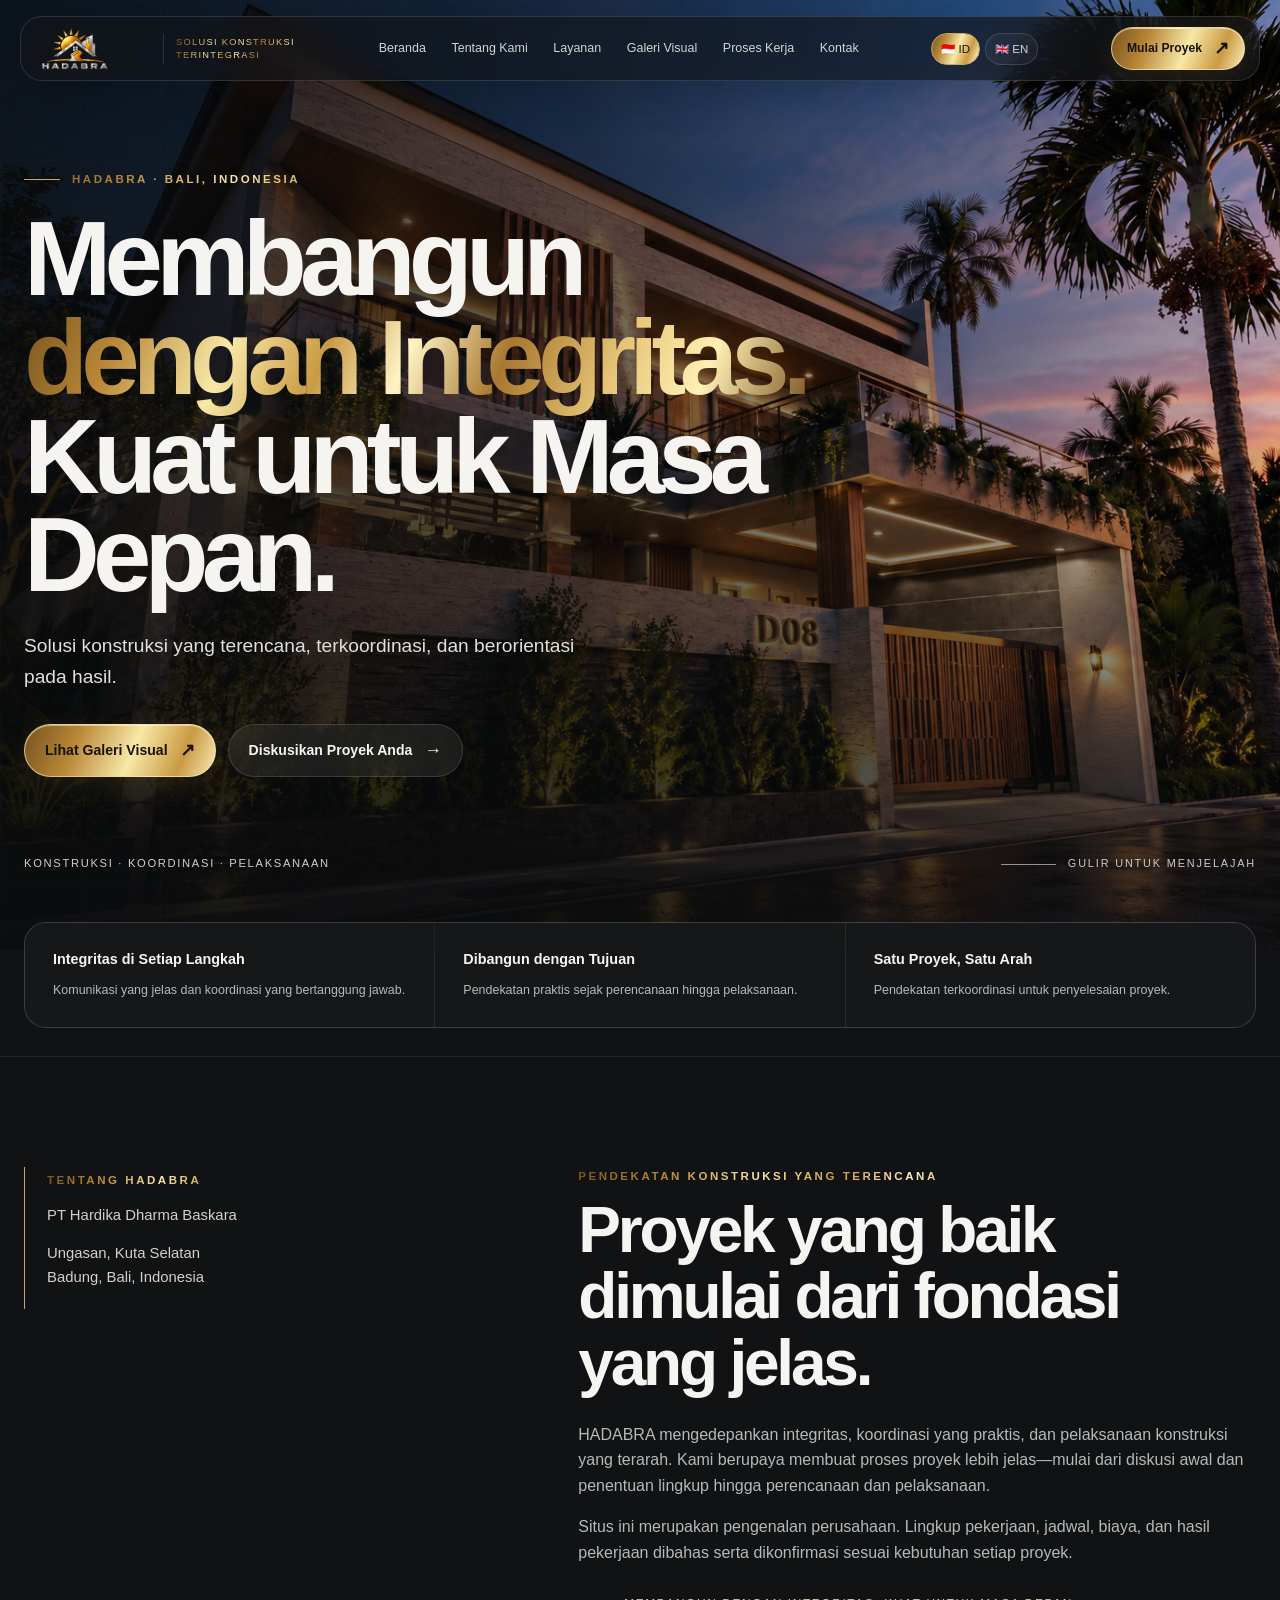
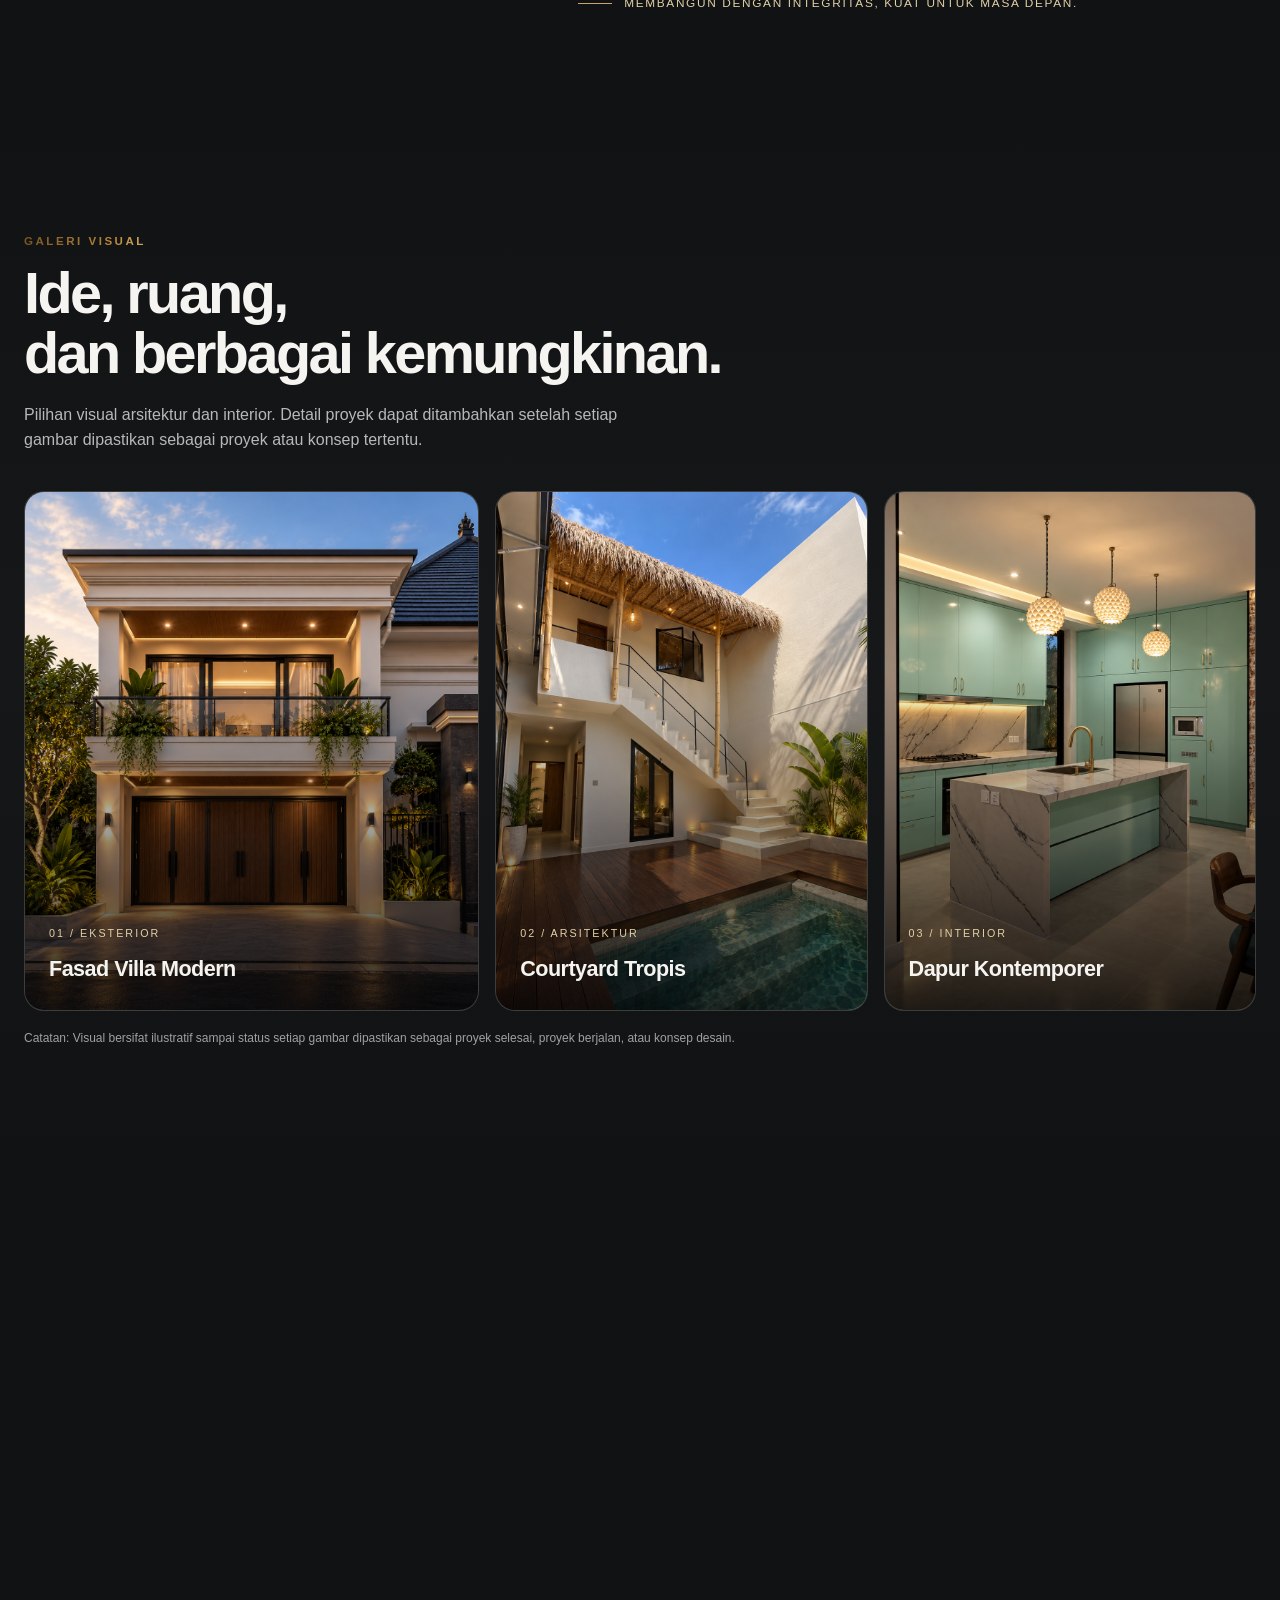
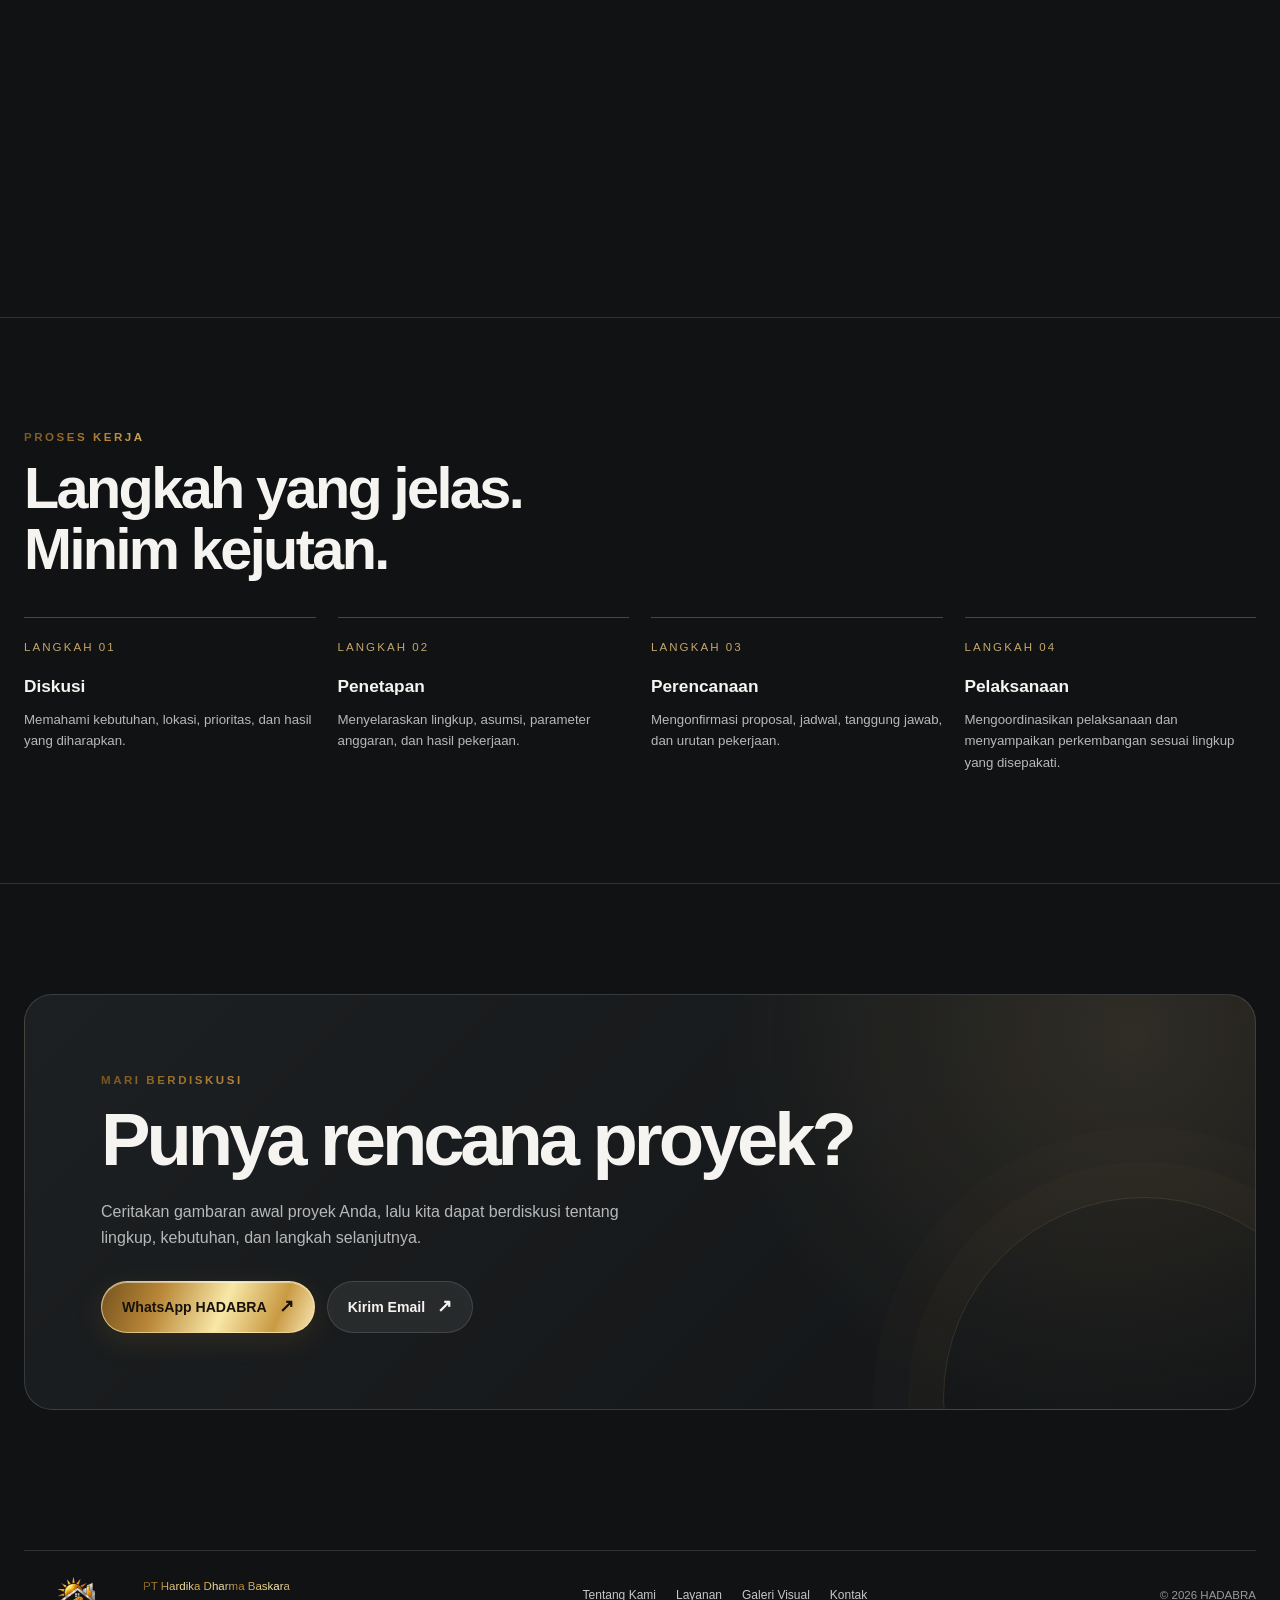
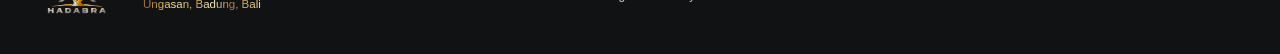
==== commit 1569bcc3: "Rename index (1).html to index.html" ====
--- a/index.html
+++ b/index.html
@@ -6,156 +6,7 @@
   <meta name="theme-color" content="#101214">
   <meta name="description" content="HADABRA — Integrated Construction Solutions. Membangun dengan Integritas, Kuat untuk Masa Depan.">
   <title>HADABRA — Integrated Construction Solutions</title>
-  <style>
-    :root{
-      --bg:#101214; --bg2:#171a1d; --panel:rgba(255,255,255,.075);
-      --line:rgba(255,255,255,.13); --text:#f5f4f0; --muted:#b7b9b9;
-      --accent:#c6a66a; --accent2:#e2d0a7; --max:1240px;
-    }
-    *{box-sizing:border-box}
-    html{scroll-behavior:smooth;scroll-padding-top:100px}
-    body{margin:0;background:var(--bg);color:var(--text);font-family:Inter,-apple-system,BlinkMacSystemFont,"Segoe UI",sans-serif;line-height:1.6;overflow-x:hidden}
-    body.locked{overflow:hidden}
-    a{color:inherit;text-decoration:none}
-    img{display:block;max-width:100%}
-    button,a{-webkit-tap-highlight-color:transparent}
-    .wrap{width:min(var(--max),calc(100% - 48px));margin-inline:auto}
-    .eyebrow{font-size:.72rem;letter-spacing:.22em;text-transform:uppercase;color:var(--accent2);font-weight:650}
-    .section{padding:110px 0;position:relative}
-    .section-head{max-width:700px;margin-bottom:38px}
-    .section-head h2{font-size:clamp(2rem,4.5vw,3.8rem);line-height:1.05;letter-spacing:-.045em;margin:12px 0 18px;font-weight:570}
-    .section-head p{color:var(--muted);max-width:620px;margin:0}
-    .btn{display:inline-flex;align-items:center;justify-content:center;gap:12px;padding:14px 20px;border:1px solid var(--line);border-radius:999px;background:rgba(255,255,255,.07);backdrop-filter:blur(18px);-webkit-backdrop-filter:blur(18px);font-size:.88rem;font-weight:650;transition:transform .3s ease,background .3s ease,border-color .3s ease}
-    .btn:hover{transform:translateY(-3px);background:rgba(255,255,255,.13);border-color:rgba(255,255,255,.3)}
-    .btn-primary{background:var(--accent);color:#151515;border-color:transparent}
-    .btn-primary:hover{background:var(--accent2)}
-    .arrow{font-size:1.1rem;line-height:1}
-    /* Intro / blueprint */
-    .intro{position:fixed;inset:0;z-index:1000;display:grid;place-items:center;background:#0d0f11;transition:opacity .8s ease,visibility .8s ease}
-    .intro.done{opacity:0;visibility:hidden;pointer-events:none}
-    .blueprint{position:absolute;inset:0;width:100%;height:100%;opacity:.38}
-    .blueprint path,.blueprint rect,.blueprint line,.blueprint polyline{fill:none;stroke:#bca16c;stroke-width:1;stroke-dasharray:900;stroke-dashoffset:900;animation:draw 2.3s ease forwards}
-    .blueprint .thin{stroke:#7d8c91;stroke-width:.7;animation-delay:.25s}
-    .intro-center{position:relative;text-align:center;padding:24px}
-    .intro-mark{width:min(220px,52vw);max-height:110px;object-fit:contain;margin:0 auto 20px}
-    .intro-name{letter-spacing:.28em;font-size:.75rem;color:#e7d7b2;text-transform:uppercase}
-    .intro-line{width:150px;height:1px;background:linear-gradient(90deg,transparent,var(--accent),transparent);margin:22px auto}
-    .intro-caption{font-size:.68rem;letter-spacing:.2em;color:#8e9698;text-transform:uppercase}
-    @keyframes draw{to{stroke-dashoffset:0}}
-    /* Header */
-    .site-header{position:fixed;z-index:50;top:16px;left:0;right:0;transition:top .35s ease}
-    .nav-shell{width:min(var(--max),calc(100% - 32px));margin:auto;padding:10px 14px 10px 18px;border:1px solid rgba(255,255,255,.13);border-radius:22px;background:rgba(20,22,24,.68);backdrop-filter:blur(24px) saturate(145%);-webkit-backdrop-filter:blur(24px) saturate(145%);display:flex;align-items:center;justify-content:space-between;gap:20px;box-shadow:0 10px 45px rgba(0,0,0,.18)}
-    .brand{display:flex;align-items:center;gap:12px;min-width:0}
-    .brand img{width:112px;height:43px;object-fit:contain;object-position:left center}
-    .brand-divider{height:30px;width:1px;background:var(--line)}
-    .brand-sub{font-size:.58rem;line-height:1.4;letter-spacing:.14em;color:#c5c6c3;text-transform:uppercase;max-width:130px}
-    .nav-links{display:flex;align-items:center;gap:clamp(14px,2vw,28px)}
-    .nav-links a{font-size:.78rem;color:#d4d5d2;transition:color .25s}
-    .nav-links a:hover{color:var(--accent2)}
-    .nav-cta{white-space:nowrap;padding:11px 15px;font-size:.76rem}
-    .lang-switch{display:flex;align-items:center;gap:5px;flex-shrink:0}
-    .lang-btn{display:inline-flex;align-items:center;gap:5px;padding:8px 9px;border:1px solid rgba(255,255,255,.14);border-radius:999px;background:rgba(255,255,255,.04);color:#d4d5d2;font-size:.72rem;cursor:pointer;transition:background .2s,border-color .2s}
-    .lang-btn[aria-pressed="true"]{background:rgba(198,166,106,.18);border-color:var(--accent);color:#fff}
-    .menu-toggle{display:none;background:transparent;border:1px solid var(--line);border-radius:12px;color:white;width:42px;height:42px;font-size:1.25rem}
-    /* Hero */
-    .hero{min-height:100svh;position:relative;display:flex;align-items:flex-end;padding:170px 0 78px;isolation:isolate;overflow:hidden;background:#191c1e}
-    .hero-bg{position:absolute;inset:0;z-index:-3}
-    .hero-bg img{width:100%;height:100%;object-fit:cover;object-position:center 54%;animation:heroZoom 16s ease-in-out infinite alternate}
-    .hero:before{content:"";position:absolute;inset:0;z-index:-2;background:linear-gradient(90deg,rgba(9,11,12,.88) 0%,rgba(9,11,12,.62) 46%,rgba(9,11,12,.12) 100%),linear-gradient(0deg,rgba(9,11,12,.78),transparent 54%)}
-    .hero:after{content:"";position:absolute;inset:0;z-index:-1;opacity:.14;background-image:linear-gradient(rgba(255,255,255,.11) 1px,transparent 1px),linear-gradient(90deg,rgba(255,255,255,.11) 1px,transparent 1px);background-size:80px 80px;mask-image:linear-gradient(90deg,#000,transparent 80%)}
-    .hero-content{max-width:790px}
-    .hero-kicker{display:flex;align-items:center;gap:12px;margin-bottom:22px}
-    .hero-kicker:before{content:"";height:1px;width:36px;background:var(--accent)}
-    .hero h1{font-size:clamp(3rem,8.2vw,7.4rem);line-height:.94;letter-spacing:-.065em;font-weight:560;margin:0 0 26px}
-    .hero h1 span{color:var(--accent2)}
-    .hero-lead{font-size:clamp(1rem,1.7vw,1.2rem);color:#e0e0dc;max-width:590px;margin:0 0 32px}
-    .hero-actions{display:flex;gap:12px;flex-wrap:wrap}
-    .hero-bottom{display:flex;align-items:end;justify-content:space-between;gap:24px;margin-top:78px}
-    .hero-note{font-size:.7rem;letter-spacing:.15em;text-transform:uppercase;color:#d0d0cb}
-    .hero-scroll{display:flex;align-items:center;gap:12px;font-size:.68rem;letter-spacing:.17em;text-transform:uppercase;color:#c9cac6}
-    .scroll-line{height:1px;width:55px;background:rgba(255,255,255,.55)}
-    @keyframes heroZoom{from{transform:scale(1)}to{transform:scale(1.07)}}
-    /* Glass stat strip */
-    .trust-strip{position:relative;z-index:2;margin-top:-1px;background:#101214;border-bottom:1px solid rgba(255,255,255,.07)}
-    .trust-grid{display:grid;grid-template-columns:repeat(3,1fr);gap:1px;background:rgba(255,255,255,.1);border:1px solid rgba(255,255,255,.1);border-radius:22px;overflow:hidden;transform:translateY(-28px)}
-    .trust-item{padding:25px 28px;background:#151719}
-    .trust-item strong{display:block;font-size:.9rem;font-weight:600;margin-bottom:5px}
-    .trust-item span{font-size:.78rem;color:var(--muted)}
-    /* About */
-    .about-grid{display:grid;grid-template-columns:.8fr 1.2fr;gap:clamp(40px,8vw,120px);align-items:start}
-    .about-aside{border-left:1px solid var(--accent);padding:4px 0 4px 22px;color:#d0d1ce;font-size:.93rem}
-    .about-copy h2{font-size:clamp(2.2rem,5vw,4.5rem);line-height:1.04;letter-spacing:-.05em;margin:12px 0 25px;font-weight:560}
-    .about-copy p{color:var(--muted);max-width:670px}
-    .about-signature{display:flex;align-items:center;gap:12px;margin-top:28px;font-size:.74rem;letter-spacing:.14em;text-transform:uppercase;color:var(--accent2)}
-    .about-signature:before{content:"";width:34px;height:1px;background:var(--accent)}
-    /* Gallery */
-    .gallery-section{background:linear-gradient(180deg,#101214,#151719 50%,#101214)}
-    .gallery-grid{display:grid;grid-template-columns:1.1fr .9fr .9fr;gap:16px}
-    .gallery-card{position:relative;min-height:420px;border-radius:20px;overflow:hidden;border:1px solid rgba(255,255,255,.12);background:#222;isolation:isolate}
-    .gallery-card.tall{min-height:520px}
-    .gallery-card img{position:absolute;inset:0;width:100%;height:100%;object-fit:cover;transition:transform .9s cubic-bezier(.2,.7,.2,1)}
-    .gallery-card:hover img{transform:scale(1.055)}
-    .gallery-card:after{content:"";position:absolute;inset:0;z-index:0;background:linear-gradient(0deg,rgba(0,0,0,.82),transparent 65%)}
-    .gallery-meta{position:absolute;z-index:1;left:24px;right:24px;bottom:23px}
-    .gallery-meta small{color:var(--accent2);font-size:.67rem;text-transform:uppercase;letter-spacing:.19em}
-    .gallery-meta h3{font-size:1.35rem;font-weight:560;letter-spacing:-.025em;margin:8px 0 0}
-    .gallery-footnote{color:#9fa2a2;font-size:.75rem;margin:18px 0 0}
-    /* Capabilities */
-    .cap-grid{display:grid;grid-template-columns:repeat(3,1fr);gap:14px}
-    .cap-card{border:1px solid var(--line);border-radius:20px;padding:30px;background:linear-gradient(145deg,rgba(255,255,255,.075),rgba(255,255,255,.025));backdrop-filter:blur(12px);transition:transform .35s,border-color .35s}
-    .cap-card:hover{transform:translateY(-5px);border-color:rgba(198,166,106,.55)}
-    .cap-index{color:var(--accent);font-size:.72rem;letter-spacing:.18em}
-    .cap-card h3{font-size:1.3rem;font-weight:560;margin:34px 0 12px}
-    .cap-card p{font-size:.88rem;color:var(--muted);margin:0}
-    .cap-label{display:inline-block;margin-top:22px;padding:6px 10px;border:1px solid var(--line);border-radius:999px;color:#d5d4cf;font-size:.65rem;letter-spacing:.08em;text-transform:uppercase}
-    /* Process */
-    .process{border-top:1px solid var(--line);border-bottom:1px solid var(--line)}
-    .process-grid{display:grid;grid-template-columns:repeat(4,1fr);gap:22px}
-    .process-step{border-top:1px solid rgba(255,255,255,.22);padding-top:20px}
-    .process-step .num{font-size:.72rem;color:var(--accent);letter-spacing:.18em}
-    .process-step h3{font-size:1.08rem;font-weight:560;margin:17px 0 8px}
-    .process-step p{font-size:.83rem;color:var(--muted);margin:0}
-    /* CTA */
-    .contact-panel{position:relative;overflow:hidden;border:1px solid rgba(255,255,255,.14);border-radius:28px;padding:clamp(30px,6vw,76px);background:radial-gradient(circle at 90% 10%,rgba(198,166,106,.15),transparent 35%),linear-gradient(135deg,#1d2022,#121416)}
-    .contact-panel:after{content:"";position:absolute;right:-90px;bottom:-190px;width:400px;height:400px;border:1px solid rgba(198,166,106,.17);border-radius:50%;box-shadow:0 0 0 35px rgba(198,166,106,.025),0 0 0 70px rgba(198,166,106,.02);pointer-events:none}
-    .contact-panel h2{font-size:clamp(2.2rem,5.8vw,5rem);line-height:1;letter-spacing:-.055em;font-weight:560;max-width:760px;margin:14px 0 22px}
-    .contact-panel p{color:var(--muted);max-width:570px;margin-bottom:30px}
-    footer{padding:30px 0 40px}
-    .footer-inner{display:flex;align-items:center;justify-content:space-between;gap:24px;border-top:1px solid var(--line);padding-top:25px}
-    .footer-brand{display:flex;align-items:center;gap:14px}
-    .footer-brand img{width:105px;height:38px;object-fit:contain}
-    .footer-brand span,.copyright{font-size:.72rem;color:#969a99}
-    .footer-links{display:flex;gap:20px;flex-wrap:wrap;font-size:.75rem;color:#c6c8c6}
-    /* Scroll reveal */
-    .reveal{opacity:0;transform:translateY(24px);transition:opacity .8s ease,transform .8s cubic-bezier(.2,.7,.2,1)}
-    .reveal.visible{opacity:1;transform:translateY(0)}
-    @media(prefers-reduced-motion:reduce){html{scroll-behavior:auto}*,*:before,*:after{animation-duration:.01ms!important;animation-iteration-count:1!important;transition-duration:.01ms!important}.reveal{opacity:1;transform:none}}
-    @media(max-width:900px){
-      .nav-links{gap:13px}.nav-links a{font-size:.72rem}.nav-cta{display:none}
-      .gallery-grid{grid-template-columns:1fr 1fr}.gallery-card.tall{min-height:430px}.gallery-card:last-child{grid-column:span 2;min-height:350px}
-      .about-grid{grid-template-columns:1fr;gap:25px}.about-aside{max-width:620px}
-      .cap-grid{grid-template-columns:1fr 1fr}.process-grid{grid-template-columns:1fr 1fr}
-    }
-    @media(max-width:680px){
-      .wrap{width:min(100% - 32px,var(--max))}
-      .section{padding:78px 0}
-      .site-header{top:9px}.nav-shell{width:calc(100% - 20px);padding:8px 10px 8px 13px;border-radius:18px}
-      .brand img{width:92px;height:38px}.brand-divider,.brand-sub{display:none}
-      .menu-toggle{display:block;flex-shrink:0}.lang-btn{padding:8px 7px;font-size:.68rem}.nav-shell{gap:9px}
-      .nav-links{display:none;position:absolute;top:calc(100% + 8px);left:10px;right:10px;padding:15px;border:1px solid var(--line);border-radius:18px;background:rgba(18,20,22,.96);backdrop-filter:blur(24px);flex-direction:column;align-items:stretch;gap:0}
-      .nav-links.open{display:flex}.nav-links a{padding:13px 10px;font-size:.9rem;border-bottom:1px solid rgba(255,255,255,.07)}.nav-links a:last-child{border-bottom:0}
-      .hero{padding:145px 0 34px;min-height:94svh}.hero-bg img{object-position:58% center}
-      .hero:before{background:linear-gradient(90deg,rgba(9,11,12,.8),rgba(9,11,12,.28)),linear-gradient(0deg,rgba(9,11,12,.8),transparent 80%)}
-      .hero h1{font-size:clamp(3.3rem,15vw,5.6rem)}.hero-lead{font-size:1rem}
-      .hero-bottom{margin-top:50px;align-items:flex-start}.hero-scroll{display:none}
-      .trust-grid{grid-template-columns:1fr;transform:translateY(-15px)}.trust-item{padding:18px 20px}
-      .gallery-grid{grid-template-columns:1fr;gap:12px}.gallery-card,.gallery-card.tall,.gallery-card:last-child{grid-column:auto;min-height:390px}
-      .cap-grid{grid-template-columns:1fr}.cap-card{padding:25px}.cap-card h3{margin-top:24px}
-      .process-grid{grid-template-columns:1fr;gap:28px}
-      .footer-inner{align-items:flex-start;flex-direction:column}.footer-links{gap:14px}
-      .contact-panel{border-radius:22px}
-    }
-  </style>
+  <link rel="stylesheet" href="css/style.css">
 </head>
 <body class="locked">
   <!-- Intro animation: no external library required -->
@@ -174,6 +25,7 @@
       <div class="intro-name" data-i18n="brandLine">Solusi Konstruksi Terintegrasi</div>
       <div class="intro-line"></div>
       <div class="intro-caption" data-i18n="introCaption">Rancang · Bangun · Wujudkan</div>
+      <div class="intro-progress" aria-label="Memuat situs HADABRA"><div class="intro-progress-meta"><span data-i18n="loadingLabel">MENYIAPKAN PENGALAMAN</span><span id="loadingPercent">00%</span></div><div class="intro-progress-track"><span id="loadingBar"></span></div></div>
     </div>
   </div>
 
@@ -347,90 +199,6 @@
       <div class="copyright">© <span id="year"></span> HADABRA</div>
     </div>
   </footer>
-
-  <script>
-    (function(){
-      const intro = document.getElementById('intro');
-      const finishIntro = () => {
-        if (!intro || intro.classList.contains('done')) return;
-        intro.classList.add('done');
-        document.body.classList.remove('locked');
-      };
-      window.addEventListener('load', () => setTimeout(finishIntro, 1900));
-      setTimeout(finishIntro, 3500);
-
-      const toggle = document.getElementById('menuToggle');
-      const links = document.getElementById('navLinks');
-      toggle.addEventListener('click', () => {
-        const open = links.classList.toggle('open');
-        toggle.setAttribute('aria-expanded', String(open));
-        toggle.textContent = open ? '×' : '☰';
-      });
-      links.querySelectorAll('a').forEach(a => a.addEventListener('click', () => {
-        links.classList.remove('open');
-        toggle.setAttribute('aria-expanded','false');
-        toggle.textContent = '☰';
-      }));
-
-      const revealObserver = new IntersectionObserver((entries) => {
-        entries.forEach(entry => {
-          if(entry.isIntersecting){
-            entry.target.classList.add('visible');
-            revealObserver.unobserve(entry.target);
-          }
-        });
-      }, {threshold:0.12});
-      document.querySelectorAll('.reveal').forEach(el => revealObserver.observe(el));
-
-      const translations = {
-        id: {
-          navHome:"Beranda", navAbout:"Tentang Kami", navServices:"Layanan", navGallery:"Galeri Visual", navProcess:"Proses Kerja", navContact:"Kontak", navCta:"Mulai Proyek",
-          brandLine:"Solusi Konstruksi Terintegrasi", introCaption:"Rancang · Bangun · Wujudkan",
-          heroKicker:"HADABRA · Bali, Indonesia", heroTitle:"Membangun<br><span>dengan Integritas.</span><br>Kuat untuk Masa Depan.", heroLead:"Solusi konstruksi yang terencana, terkoordinasi, dan berorientasi pada hasil.", heroVisuals:"Lihat Galeri Visual", heroDiscuss:"Diskusikan Proyek Anda", heroNote:"Konstruksi · Koordinasi · Pelaksanaan", scrollExplore:"Gulir untuk menjelajah",
-          trust1Title:"Integritas di Setiap Langkah", trust1Body:"Komunikasi yang jelas dan koordinasi yang bertanggung jawab.", trust2Title:"Dibangun dengan Tujuan", trust2Body:"Pendekatan praktis sejak perencanaan hingga pelaksanaan.", trust3Title:"Satu Proyek, Satu Arah", trust3Body:"Pendekatan terkoordinasi untuk penyelesaian proyek.",
-          aboutEyebrow:"Tentang HADABRA", aboutKicker:"Pendekatan Konstruksi yang Terencana", aboutTitle:"Proyek yang baik dimulai dari fondasi yang jelas.", aboutBody1:"HADABRA mengedepankan integritas, koordinasi yang praktis, dan pelaksanaan konstruksi yang terarah. Kami berupaya membuat proses proyek lebih jelas—mulai dari diskusi awal dan penentuan lingkup hingga perencanaan dan pelaksanaan.", aboutBody2:"Situs ini merupakan pengenalan perusahaan. Lingkup pekerjaan, jadwal, biaya, dan hasil pekerjaan dibahas serta dikonfirmasi sesuai kebutuhan setiap proyek.", tagline:"Membangun dengan Integritas, Kuat untuk Masa Depan.",
-          galleryEyebrow:"Galeri Visual", galleryTitle:"Ide, ruang,<br>dan berbagai kemungkinan.", galleryBody:"Pilihan visual arsitektur dan interior. Detail proyek dapat ditambahkan setelah setiap gambar dipastikan sebagai proyek atau konsep tertentu.", gallery1Type:"01 / Eksterior", gallery1Title:"Fasad Villa Modern", gallery2Type:"02 / Arsitektur", gallery2Title:"Courtyard Tropis", gallery3Type:"03 / Interior", gallery3Title:"Dapur Kontemporer", galleryNote:"Catatan: Visual bersifat ilustratif sampai status setiap gambar dipastikan sebagai proyek selesai, proyek berjalan, atau konsep desain.",
-          servicesEyebrow:"Layanan", servicesTitle:"Satu titik koordinasi.<br>Proses yang terpadu.", servicesBody:"Kategori layanan ini merupakan gambaran awal untuk situs. Deskripsi final perlu disesuaikan dengan ruang lingkup usaha HADABRA yang telah dikonfirmasi.", service1Index:"01 / KONSTRUKSI", service1Title:"Konstruksi Umum", service1Body:"Perencanaan konstruksi dan koordinasi pelaksanaan proyek bangunan, dengan lingkup dan hasil pekerjaan disepakati sebelum pekerjaan dimulai.", service1Label:"Pekerjaan Bangunan", service2Index:"02 / PROYEK", service2Title:"Pekerjaan Spesialis", service2Body:"Pekerjaan berbasis proyek seperti baja struktural, baja ringan, kanopi, dan pekerjaan logam—sesuai kemampuan dan lingkup yang dikonfirmasi.", service2Label:"Pekerjaan Berbasis Proyek", service3Index:"03 / WORKSHOP", service3Title:"Interior & Pekerjaan Kustom", service3Body:"Pekerjaan interior dan konsep furnitur kustom yang dikoordinasikan sesuai kebutuhan serta spesifikasi setiap proyek.", service3Label:"Interior · Kustom",
-          processEyebrow:"Proses Kerja", processTitle:"Langkah yang jelas.<br>Minim kejutan.", step1Num:"LANGKAH 01", step1Title:"Diskusi", step1Body:"Memahami kebutuhan, lokasi, prioritas, dan hasil yang diharapkan.", step2Num:"LANGKAH 02", step2Title:"Penetapan", step2Body:"Menyelaraskan lingkup, asumsi, parameter anggaran, dan hasil pekerjaan.", step3Num:"LANGKAH 03", step3Title:"Perencanaan", step3Body:"Mengonfirmasi proposal, jadwal, tanggung jawab, dan urutan pekerjaan.", step4Num:"LANGKAH 04", step4Title:"Pelaksanaan", step4Body:"Mengoordinasikan pelaksanaan dan menyampaikan perkembangan sesuai lingkup yang disepakati.",
-          contactEyebrow:"Mari Berdiskusi", contactTitle:"Punya rencana proyek?", contactBody:"Ceritakan gambaran awal proyek Anda, lalu kita dapat berdiskusi tentang lingkup, kebutuhan, dan langkah selanjutnya.", contactWhatsapp:"WhatsApp HADABRA", contactEmail:"Kirim Email", footerAddress:"PT Hardika Dharma Baskara<br>Ungasan, Badung, Bali", footerAbout:"Tentang Kami", footerServices:"Layanan", footerGallery:"Galeri Visual", footerContact:"Kontak"
-        },
-        en: {
-          navHome:"Home", navAbout:"About Us", navServices:"Services", navGallery:"Visual Gallery", navProcess:"Our Process", navContact:"Contact", navCta:"Start a Project",
-          brandLine:"Integrated Construction Solutions", introCaption:"Design · Build · Deliver",
-          heroKicker:"HADABRA · Bali, Indonesia", heroTitle:"Building<br><span>with Integrity.</span><br>Strength for the Future.", heroLead:"Planned, coordinated construction solutions focused on purposeful delivery.", heroVisuals:"Explore Visuals", heroDiscuss:"Discuss Your Project", heroNote:"Construction · Coordination · Delivery", scrollExplore:"Scroll to explore",
-          trust1Title:"Integrity in Every Step", trust1Body:"Clear communication and responsible coordination.", trust2Title:"Built with Purpose", trust2Body:"Practical thinking from planning through execution.", trust3Title:"One Project, One Direction", trust3Body:"A coordinated approach to project delivery.",
-          aboutEyebrow:"About HADABRA", aboutKicker:"A Considered Approach to Construction", aboutTitle:"Good projects begin with a clear foundation.", aboutBody1:"HADABRA focuses on integrity, practical coordination, and purposeful construction. We aim to make the project journey clearer—from the first conversation and scope definition to planning and execution.", aboutBody2:"This website introduces the company. Project scope, schedules, costs, and deliverables are discussed and confirmed for each brief.", tagline:"Building with Integrity, Strength for the Future.",
-          galleryEyebrow:"Visual Gallery", galleryTitle:"Ideas, spaces<br>and possibilities.", galleryBody:"A selection of architectural and interior visuals. Project details can be added once each image is confirmed as a specific project or concept.", gallery1Type:"01 / Exterior", gallery1Title:"Modern Villa Facade", gallery2Type:"02 / Architecture", gallery2Title:"Tropical Courtyard", gallery3Type:"03 / Interior", gallery3Title:"Contemporary Kitchen", galleryNote:"Note: Visuals are illustrative until each image is confirmed as a completed project, ongoing project, or design concept.",
-          servicesEyebrow:"Services", servicesTitle:"One point of contact.<br>A coordinated process.", servicesBody:"These service categories are an initial website overview. Final descriptions should match HADABRA’s confirmed business scope.", service1Index:"01 / CONSTRUCTION", service1Title:"General Construction", service1Body:"Construction planning and execution coordination for building projects, with scope and deliverables agreed before work begins.", service1Label:"Building Works", service2Index:"02 / PROJECTS", service2Title:"Specialist Projects", service2Body:"Project-based works such as structural steel, lightweight steel, canopies, and metalwork—subject to confirmed capability and scope.", service2Label:"Project-Based Works", service3Index:"03 / WORKSHOP", service3Title:"Interior & Custom Work", service3Body:"Interior fit-out and custom furniture concepts coordinated to each project’s requirements and specifications.", service3Label:"Interior · Custom",
-          processEyebrow:"Our Process", processTitle:"Clear steps.<br>Fewer surprises.", step1Num:"STEP 01", step1Title:"Discuss", step1Body:"Understand the brief, site, priorities, and intended outcome.", step2Num:"STEP 02", step2Title:"Define", step2Body:"Align scope, assumptions, budget parameters, and deliverables.", step3Num:"STEP 03", step3Title:"Plan", step3Body:"Confirm the proposal, schedule, responsibilities, and work sequence.", step4Num:"STEP 04", step4Title:"Deliver", step4Body:"Coordinate execution and communicate progress against the agreed scope.",
-          contactEyebrow:"Start a Conversation", contactTitle:"Have a project in mind?", contactBody:"Share the basics of your project and start a conversation about scope, requirements, and next steps.", contactWhatsapp:"WhatsApp HADABRA", contactEmail:"Send an Email", footerAddress:"PT Hardika Dharma Baskara<br>Ungasan, Badung, Bali", footerAbout:"About Us", footerServices:"Services", footerGallery:"Visual Gallery", footerContact:"Contact"
-        }
-      };
-      function setLanguage(lang) {
-        const dictionary = translations[lang] || translations.id;
-        document.documentElement.lang = lang;
-        document.querySelectorAll('[data-i18n]').forEach(el => {
-          const key = el.getAttribute('data-i18n');
-          if (dictionary[key] !== undefined) el.innerHTML = dictionary[key];
-        });
-        document.querySelectorAll('.lang-btn').forEach(btn => {
-          btn.setAttribute('aria-pressed', String(btn.dataset.lang === lang));
-        });
-        const desc = lang === 'id'
-          ? 'HADABRA — Solusi Konstruksi Terintegrasi. Membangun dengan Integritas, Kuat untuk Masa Depan.'
-          : 'HADABRA — Integrated Construction Solutions. Building with Integrity, Strength for the Future.';
-        document.querySelector('meta[name="description"]').setAttribute('content', desc);
-        try { localStorage.setItem('hadabra-language', lang); } catch (e) {}
-      }
-      document.querySelectorAll('.lang-btn').forEach(btn => {
-        btn.addEventListener('click', () => setLanguage(btn.dataset.lang));
-      });
-      let savedLanguage = 'id';
-      try { savedLanguage = localStorage.getItem('hadabra-language') || 'id'; } catch (e) {}
-      setLanguage(savedLanguage);
-
-            document.getElementById('year').textContent = new Date().getFullYear();
-    })();
-  </script>
+  <script src="js/main.js" defer></script>
 </body>
 </html>
--- a/css/style.css
+++ b/css/style.css
@@ -0,0 +1,172 @@
+:root{
+      --bg:#101214; --bg2:#171a1d; --panel:rgba(255,255,255,.075);
+      --line:rgba(255,255,255,.13); --text:#f5f4f0; --muted:#b7b9b9;
+      --accent:#c6a66a; --accent2:#e2d0a7; --gold-gradient:linear-gradient(112deg,#70501f 0%,#b98737 13%,#f8e8a7 27%,#c99a43 39%,#fff3c5 49%,#a8782f 61%,#e7c777 75%,#fff0b5 86%,#795522 100%); --max:1240px;
+    }
+    *{box-sizing:border-box}
+    html{scroll-behavior:smooth;scroll-padding-top:100px}
+    body{margin:0;background:var(--bg);color:var(--text);font-family:Inter,-apple-system,BlinkMacSystemFont,"Segoe UI",sans-serif;line-height:1.6;overflow-x:hidden}
+    body.locked{overflow:hidden}
+    a{color:inherit;text-decoration:none}
+    img{display:block;max-width:100%}
+    button,a{-webkit-tap-highlight-color:transparent}
+    .wrap{width:min(var(--max),calc(100% - 48px));margin-inline:auto}
+    .eyebrow{font-size:.72rem;letter-spacing:.22em;text-transform:uppercase;color:var(--accent2);font-weight:650}
+    .section{padding:110px 0;position:relative}
+    .section-head{max-width:700px;margin-bottom:38px}
+    .section-head h2{font-size:clamp(2rem,4.5vw,3.8rem);line-height:1.05;letter-spacing:-.045em;margin:12px 0 18px;font-weight:570}
+    .section-head p{color:var(--muted);max-width:620px;margin:0}
+    .btn{display:inline-flex;align-items:center;justify-content:center;gap:12px;padding:14px 20px;border:1px solid var(--line);border-radius:999px;background:rgba(255,255,255,.07);backdrop-filter:blur(18px);-webkit-backdrop-filter:blur(18px);font-size:.88rem;font-weight:650;transition:transform .3s ease,background .3s ease,border-color .3s ease}
+    .btn:hover{transform:translateY(-3px);background:rgba(255,255,255,.13);border-color:rgba(255,255,255,.3)}
+    .btn-primary{background:var(--accent);color:#151515;border-color:transparent}
+    .btn-primary:hover{background:var(--accent2)}
+    .arrow{font-size:1.1rem;line-height:1}
+    /* Intro / blueprint */
+    .intro{position:fixed;inset:0;z-index:1000;display:grid;place-items:center;background:#0d0f11;transition:opacity .8s ease,visibility .8s ease}
+    .intro.done{opacity:0;visibility:hidden;pointer-events:none}
+    .blueprint{position:absolute;inset:0;width:100%;height:100%;opacity:.38}
+    .blueprint path,.blueprint rect,.blueprint line,.blueprint polyline{fill:none;stroke:#bca16c;stroke-width:1;stroke-dasharray:900;stroke-dashoffset:900;animation:draw 2.3s ease forwards}
+    .blueprint .thin{stroke:#7d8c91;stroke-width:.7;animation-delay:.25s}
+    .intro-center{position:relative;text-align:center;padding:24px}
+    .intro-mark{width:min(220px,52vw);max-height:110px;object-fit:contain;margin:0 auto 20px}
+    .intro-name{letter-spacing:.28em;font-size:.75rem;color:#e7d7b2;text-transform:uppercase}
+    .intro-line{width:150px;height:1px;background:linear-gradient(90deg,transparent,var(--accent),transparent);margin:22px auto}
+    .intro-caption{font-size:.68rem;letter-spacing:.2em;color:#8e9698;text-transform:uppercase}
+    @keyframes draw{to{stroke-dashoffset:0}}
+    /* Header */
+    .site-header{position:fixed;z-index:50;top:16px;left:0;right:0;transition:top .35s ease}
+    .nav-shell{width:min(var(--max),calc(100% - 32px));margin:auto;padding:10px 14px 10px 18px;border:1px solid rgba(255,255,255,.13);border-radius:22px;background:rgba(20,22,24,.68);backdrop-filter:blur(24px) saturate(145%);-webkit-backdrop-filter:blur(24px) saturate(145%);display:flex;align-items:center;justify-content:space-between;gap:20px;box-shadow:0 10px 45px rgba(0,0,0,.18)}
+    .brand{display:flex;align-items:center;gap:12px;min-width:0}
+    .brand img{width:112px;height:43px;object-fit:contain;object-position:left center}
+    .brand-divider{height:30px;width:1px;background:var(--line)}
+    .brand-sub{font-size:.58rem;line-height:1.4;letter-spacing:.14em;color:#c5c6c3;text-transform:uppercase;max-width:130px}
+    .nav-links{display:flex;align-items:center;gap:clamp(14px,2vw,28px)}
+    .nav-links a{font-size:.78rem;color:#d4d5d2;transition:color .25s}
+    .nav-links a:hover{color:var(--accent2)}
+    .nav-cta{white-space:nowrap;padding:11px 15px;font-size:.76rem}
+    .lang-switch{display:flex;align-items:center;gap:5px;flex-shrink:0}
+    .lang-btn{display:inline-flex;align-items:center;gap:5px;padding:8px 9px;border:1px solid rgba(255,255,255,.14);border-radius:999px;background:rgba(255,255,255,.04);color:#d4d5d2;font-size:.72rem;cursor:pointer;transition:background .2s,border-color .2s}
+    .lang-btn[aria-pressed="true"]{background:rgba(198,166,106,.18);border-color:var(--accent);color:#fff}
+    .menu-toggle{display:none;background:transparent;border:1px solid var(--line);border-radius:12px;color:white;width:42px;height:42px;font-size:1.25rem}
+    /* Hero */
+    .hero{min-height:100svh;position:relative;display:flex;align-items:flex-end;padding:170px 0 78px;isolation:isolate;overflow:hidden;background:#191c1e}
+    .hero-bg{position:absolute;inset:0;z-index:-3}
+    .hero-bg img{width:100%;height:100%;object-fit:cover;object-position:center 54%;animation:heroZoom 16s ease-in-out infinite alternate}
+    .hero:before{content:"";position:absolute;inset:0;z-index:-2;background:linear-gradient(90deg,rgba(9,11,12,.88) 0%,rgba(9,11,12,.62) 46%,rgba(9,11,12,.12) 100%),linear-gradient(0deg,rgba(9,11,12,.78),transparent 54%)}
+    .hero:after{content:"";position:absolute;inset:0;z-index:-1;opacity:.14;background-image:linear-gradient(rgba(255,255,255,.11) 1px,transparent 1px),linear-gradient(90deg,rgba(255,255,255,.11) 1px,transparent 1px);background-size:80px 80px;mask-image:linear-gradient(90deg,#000,transparent 80%)}
+    .hero-content{max-width:790px}
+    .hero-kicker{display:flex;align-items:center;gap:12px;margin-bottom:22px}
+    .hero-kicker:before{content:"";height:1px;width:36px;background:var(--accent)}
+    .hero h1{font-size:clamp(3rem,8.2vw,7.4rem);line-height:.94;letter-spacing:-.065em;font-weight:560;margin:0 0 26px}
+    .hero h1 span{color:var(--accent2)}
+    .hero-lead{font-size:clamp(1rem,1.7vw,1.2rem);color:#e0e0dc;max-width:590px;margin:0 0 32px}
+    .hero-actions{display:flex;gap:12px;flex-wrap:wrap}
+    .hero-bottom{display:flex;align-items:end;justify-content:space-between;gap:24px;margin-top:78px}
+    .hero-note{font-size:.7rem;letter-spacing:.15em;text-transform:uppercase;color:#d0d0cb}
+    .hero-scroll{display:flex;align-items:center;gap:12px;font-size:.68rem;letter-spacing:.17em;text-transform:uppercase;color:#c9cac6}
+    .scroll-line{height:1px;width:55px;background:rgba(255,255,255,.55)}
+    @keyframes heroZoom{from{transform:scale(1)}to{transform:scale(1.07)}}
+    /* Glass stat strip */
+    .trust-strip{position:relative;z-index:2;margin-top:-1px;background:#101214;border-bottom:1px solid rgba(255,255,255,.07)}
+    .trust-grid{display:grid;grid-template-columns:repeat(3,1fr);gap:1px;background:rgba(255,255,255,.1);border:1px solid rgba(255,255,255,.1);border-radius:22px;overflow:hidden;transform:translateY(-28px)}
+    .trust-item{padding:25px 28px;background:#151719}
+    .trust-item strong{display:block;font-size:.9rem;font-weight:600;margin-bottom:5px}
+    .trust-item span{font-size:.78rem;color:var(--muted)}
+    /* About */
+    .about-grid{display:grid;grid-template-columns:.8fr 1.2fr;gap:clamp(40px,8vw,120px);align-items:start}
+    .about-aside{border-left:1px solid var(--accent);padding:4px 0 4px 22px;color:#d0d1ce;font-size:.93rem}
+    .about-copy h2{font-size:clamp(2.2rem,5vw,4.5rem);line-height:1.04;letter-spacing:-.05em;margin:12px 0 25px;font-weight:560}
+    .about-copy p{color:var(--muted);max-width:670px}
+    .about-signature{display:flex;align-items:center;gap:12px;margin-top:28px;font-size:.74rem;letter-spacing:.14em;text-transform:uppercase;color:var(--accent2)}
+    .about-signature:before{content:"";width:34px;height:1px;background:var(--accent)}
+    /* Gallery */
+    .gallery-section{background:linear-gradient(180deg,#101214,#151719 50%,#101214)}
+    .gallery-grid{display:grid;grid-template-columns:1.1fr .9fr .9fr;gap:16px}
+    .gallery-card{position:relative;min-height:420px;border-radius:20px;overflow:hidden;border:1px solid rgba(255,255,255,.12);background:#222;isolation:isolate}
+    .gallery-card.tall{min-height:520px}
+    .gallery-card img{position:absolute;inset:0;width:100%;height:100%;object-fit:cover;transition:transform .9s cubic-bezier(.2,.7,.2,1)}
+    .gallery-card:hover img{transform:scale(1.055)}
+    .gallery-card:after{content:"";position:absolute;inset:0;z-index:0;background:linear-gradient(0deg,rgba(0,0,0,.82),transparent 65%)}
+    .gallery-meta{position:absolute;z-index:1;left:24px;right:24px;bottom:23px}
+    .gallery-meta small{color:var(--accent2);font-size:.67rem;text-transform:uppercase;letter-spacing:.19em}
+    .gallery-meta h3{font-size:1.35rem;font-weight:560;letter-spacing:-.025em;margin:8px 0 0}
+    .gallery-footnote{color:#9fa2a2;font-size:.75rem;margin:18px 0 0}
+    /* Capabilities */
+    .cap-grid{display:grid;grid-template-columns:repeat(3,1fr);gap:14px}
+    .cap-card{border:1px solid var(--line);border-radius:20px;padding:30px;background:linear-gradient(145deg,rgba(255,255,255,.075),rgba(255,255,255,.025));backdrop-filter:blur(12px);transition:transform .35s,border-color .35s}
+    .cap-card:hover{transform:translateY(-5px);border-color:rgba(198,166,106,.55)}
+    .cap-index{color:var(--accent);font-size:.72rem;letter-spacing:.18em}
+    .cap-card h3{font-size:1.3rem;font-weight:560;margin:34px 0 12px}
+    .cap-card p{font-size:.88rem;color:var(--muted);margin:0}
+    .cap-label{display:inline-block;margin-top:22px;padding:6px 10px;border:1px solid var(--line);border-radius:999px;color:#d5d4cf;font-size:.65rem;letter-spacing:.08em;text-transform:uppercase}
+    /* Process */
+    .process{border-top:1px solid var(--line);border-bottom:1px solid var(--line)}
+    .process-grid{display:grid;grid-template-columns:repeat(4,1fr);gap:22px}
+    .process-step{border-top:1px solid rgba(255,255,255,.22);padding-top:20px}
+    .process-step .num{font-size:.72rem;color:var(--accent);letter-spacing:.18em}
+    .process-step h3{font-size:1.08rem;font-weight:560;margin:17px 0 8px}
+    .process-step p{font-size:.83rem;color:var(--muted);margin:0}
+    /* CTA */
+    .contact-panel{position:relative;overflow:hidden;border:1px solid rgba(255,255,255,.14);border-radius:28px;padding:clamp(30px,6vw,76px);background:radial-gradient(circle at 90% 10%,rgba(198,166,106,.15),transparent 35%),linear-gradient(135deg,#1d2022,#121416)}
+    .contact-panel:after{content:"";position:absolute;right:-90px;bottom:-190px;width:400px;height:400px;border:1px solid rgba(198,166,106,.17);border-radius:50%;box-shadow:0 0 0 35px rgba(198,166,106,.025),0 0 0 70px rgba(198,166,106,.02);pointer-events:none}
+    .contact-panel h2{font-size:clamp(2.2rem,5.8vw,5rem);line-height:1;letter-spacing:-.055em;font-weight:560;max-width:760px;margin:14px 0 22px}
+    .contact-panel p{color:var(--muted);max-width:570px;margin-bottom:30px}
+    footer{padding:30px 0 40px}
+    .footer-inner{display:flex;align-items:center;justify-content:space-between;gap:24px;border-top:1px solid var(--line);padding-top:25px}
+    .footer-brand{display:flex;align-items:center;gap:14px}
+    .footer-brand img{width:105px;height:38px;object-fit:contain}
+    .footer-brand span,.copyright{font-size:.72rem;color:#969a99}
+    .footer-links{display:flex;gap:20px;flex-wrap:wrap;font-size:.75rem;color:#c6c8c6}
+    /* Scroll reveal */
+    .reveal{opacity:0;transform:translateY(24px);transition:opacity .8s ease,transform .8s cubic-bezier(.2,.7,.2,1)}
+    .reveal.visible{opacity:1;transform:translateY(0)}
+    @media(prefers-reduced-motion:reduce){html{scroll-behavior:auto}*,*:before,*:after{animation-duration:.01ms!important;animation-iteration-count:1!important;transition-duration:.01ms!important}.reveal{opacity:1;transform:none}}
+    @media(max-width:900px){
+      .nav-links{gap:13px}.nav-links a{font-size:.72rem}.nav-cta{display:none}
+      .gallery-grid{grid-template-columns:1fr 1fr}.gallery-card.tall{min-height:430px}.gallery-card:last-child{grid-column:span 2;min-height:350px}
+      .about-grid{grid-template-columns:1fr;gap:25px}.about-aside{max-width:620px}
+      .cap-grid{grid-template-columns:1fr 1fr}.process-grid{grid-template-columns:1fr 1fr}
+    }
+    @media(max-width:680px){
+      .wrap{width:min(100% - 32px,var(--max))}
+      .section{padding:78px 0}
+      .site-header{top:9px}.nav-shell{width:calc(100% - 20px);padding:8px 10px 8px 13px;border-radius:18px}
+      .brand img{width:92px;height:38px}.brand-divider,.brand-sub{display:none}
+      .menu-toggle{display:block;flex-shrink:0}.lang-btn{padding:8px 7px;font-size:.68rem}.nav-shell{gap:9px}
+      .nav-links{display:none;position:absolute;top:calc(100% + 8px);left:10px;right:10px;padding:15px;border:1px solid var(--line);border-radius:18px;background:rgba(18,20,22,.96);backdrop-filter:blur(24px);flex-direction:column;align-items:stretch;gap:0}
+      .nav-links.open{display:flex}.nav-links a{padding:13px 10px;font-size:.9rem;border-bottom:1px solid rgba(255,255,255,.07)}.nav-links a:last-child{border-bottom:0}
+      .hero{padding:145px 0 34px;min-height:94svh}.hero-bg img{object-position:58% center}
+      .hero:before{background:linear-gradient(90deg,rgba(9,11,12,.8),rgba(9,11,12,.28)),linear-gradient(0deg,rgba(9,11,12,.8),transparent 80%)}
+      .hero h1{font-size:clamp(3.3rem,15vw,5.6rem)}.hero-lead{font-size:1rem}
+      .hero-bottom{margin-top:50px;align-items:flex-start}.hero-scroll{display:none}
+      .trust-grid{grid-template-columns:1fr;transform:translateY(-15px)}.trust-item{padding:18px 20px}
+      .gallery-grid{grid-template-columns:1fr;gap:12px}.gallery-card,.gallery-card.tall,.gallery-card:last-child{grid-column:auto;min-height:390px}
+      .cap-grid{grid-template-columns:1fr}.cap-card{padding:25px}.cap-card h3{margin-top:24px}
+      .process-grid{grid-template-columns:1fr;gap:28px}
+      .footer-inner{align-items:flex-start;flex-direction:column}.footer-links{gap:14px}
+      .contact-panel{border-radius:22px}
+    }
+  
+
+/* HADABRA metallic gold system */
+:root{--gold-metal:linear-gradient(112deg,#76531f 0%,#b98737 13%,#f8e8a7 27%,#c99a43 39%,#fff3c5 49%,#a8782f 61%,#e7c777 75%,#fff0b5 86%,#795522 100%)}
+.gold,.eyebrow,.intro-name,.intro-caption,.brand-sub,.hero h1 span,.section-heading span,.service-index,.gallery-type,.process-number,.footer-brand span[data-i18n],.stat-number{
+  background:var(--gold-metal);-webkit-background-clip:text;background-clip:text;color:transparent;
+}
+.btn-primary,.lang-btn[aria-pressed="true"],.intro-progress-track span{
+  background:var(--gold-metal);background-size:220% 100%;animation:goldFlow 7s ease-in-out infinite;color:#17130c;
+}
+.btn-primary{border:1px solid rgba(255,231,167,.68);box-shadow:inset 0 1px 0 rgba(255,255,255,.48),0 8px 28px rgba(181,132,49,.14)}
+.btn-primary:hover{filter:brightness(1.08);box-shadow:inset 0 1px 0 rgba(255,255,255,.7),0 10px 34px rgba(181,132,49,.24)}
+.intro{background:radial-gradient(ellipse at 50% 42%,rgba(181,139,62,.09),transparent 36%),linear-gradient(145deg,#090a0b 0%,#141619 52%,#0b0c0d 100%)}
+.intro-mark{filter:drop-shadow(0 8px 28px rgba(211,171,91,.13))}
+.intro-line{background:var(--gold-metal);background-size:200% 100%;animation:goldFlow 3s linear infinite}
+.intro-progress{width:min(320px,68vw);margin:30px auto 0;text-align:left}
+.intro-progress-meta{display:flex;justify-content:space-between;gap:18px;margin-bottom:10px;color:#b8b8b4;font-size:.62rem;letter-spacing:.16em;font-weight:650}
+#loadingPercent{font-variant-numeric:tabular-nums;background:var(--gold-metal);-webkit-background-clip:text;background-clip:text;color:transparent}
+.intro-progress-track{height:2px;background:rgba(255,255,255,.13);overflow:hidden;position:relative}
+.intro-progress-track span{display:block;width:0;height:100%;position:relative;transition:width .12s linear}
+.intro-progress-track span:after{content:"";position:absolute;inset:0;background:linear-gradient(90deg,transparent,rgba(255,255,255,.9),transparent);transform:translateX(-100%);animation:barShine 1.15s ease-in-out infinite}
+@keyframes goldFlow{0%,100%{background-position:0% 50%}50%{background-position:100% 50%}}
+@keyframes barShine{to{transform:translateX(100%)}}
+@media(prefers-reduced-motion:reduce){*,*:before,*:after{animation-duration:.01ms!important;animation-iteration-count:1!important;scroll-behavior:auto!important;transition-duration:.01ms!important}}
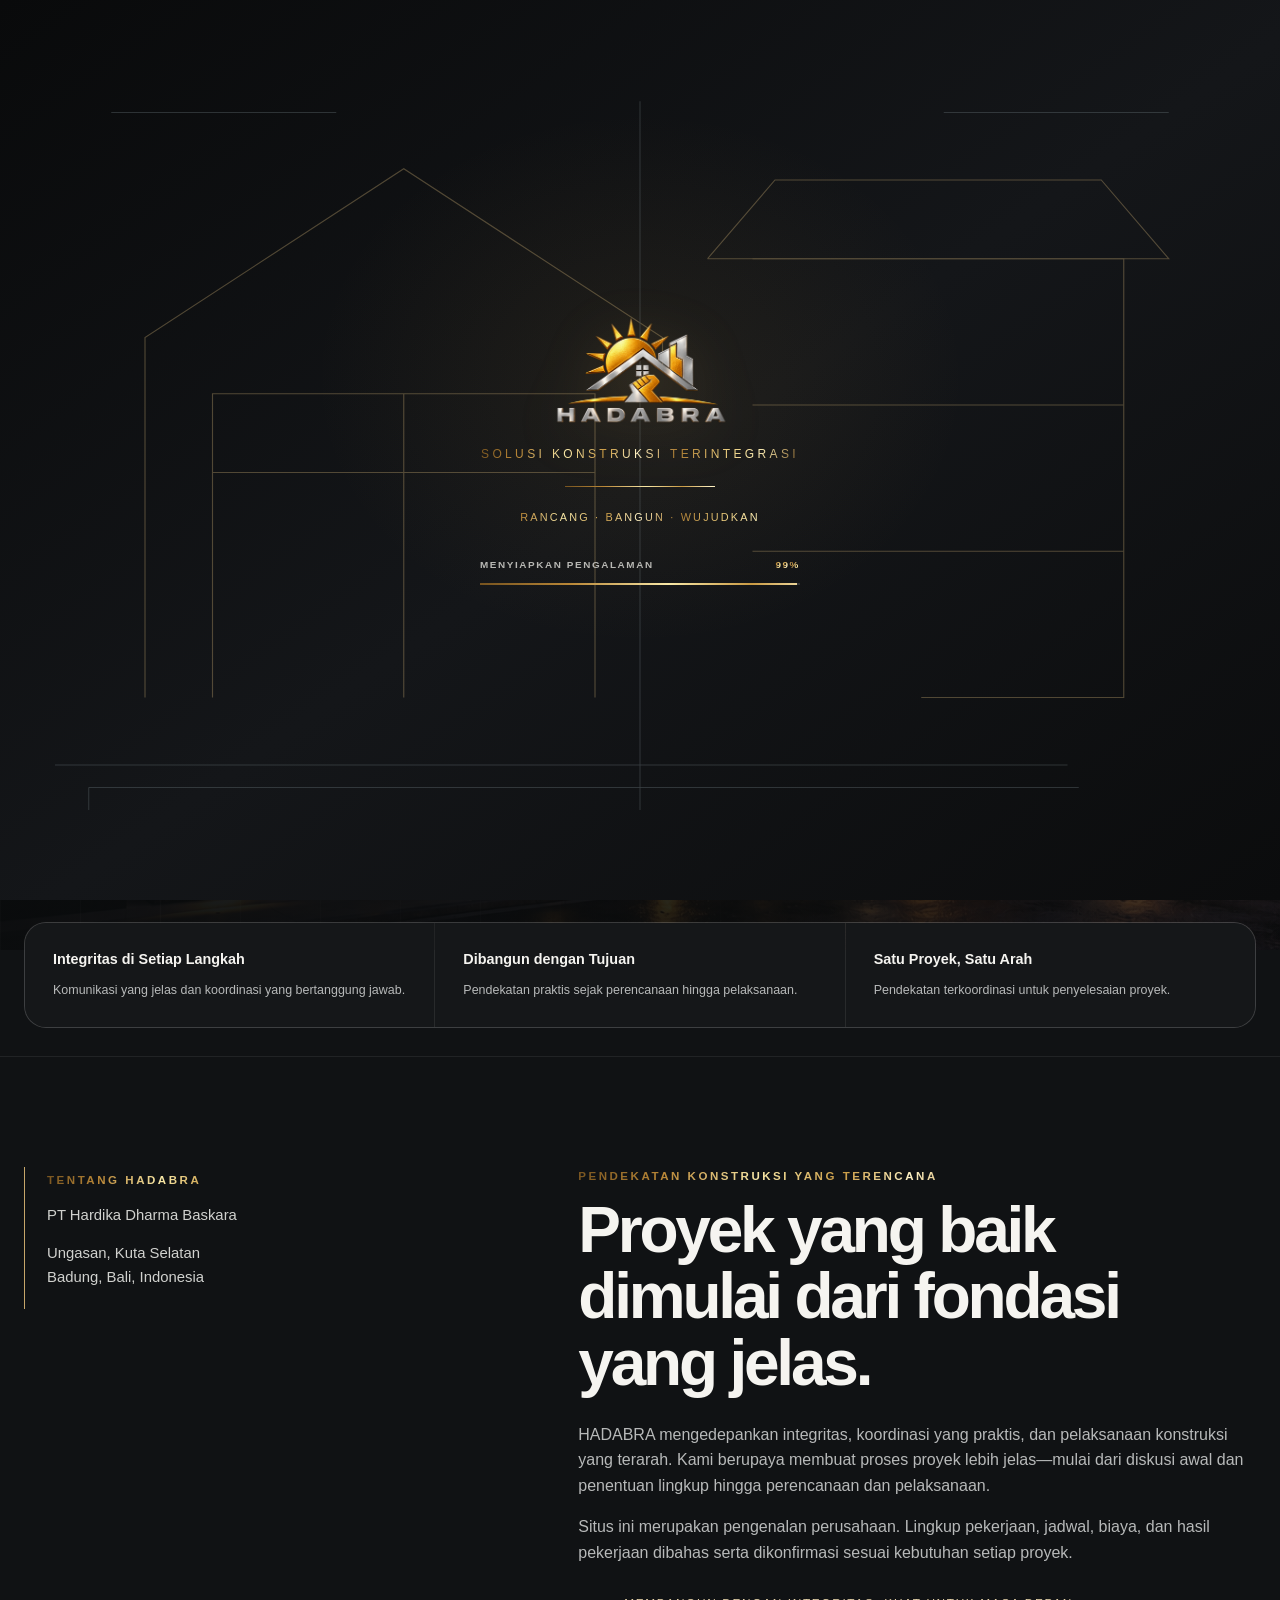
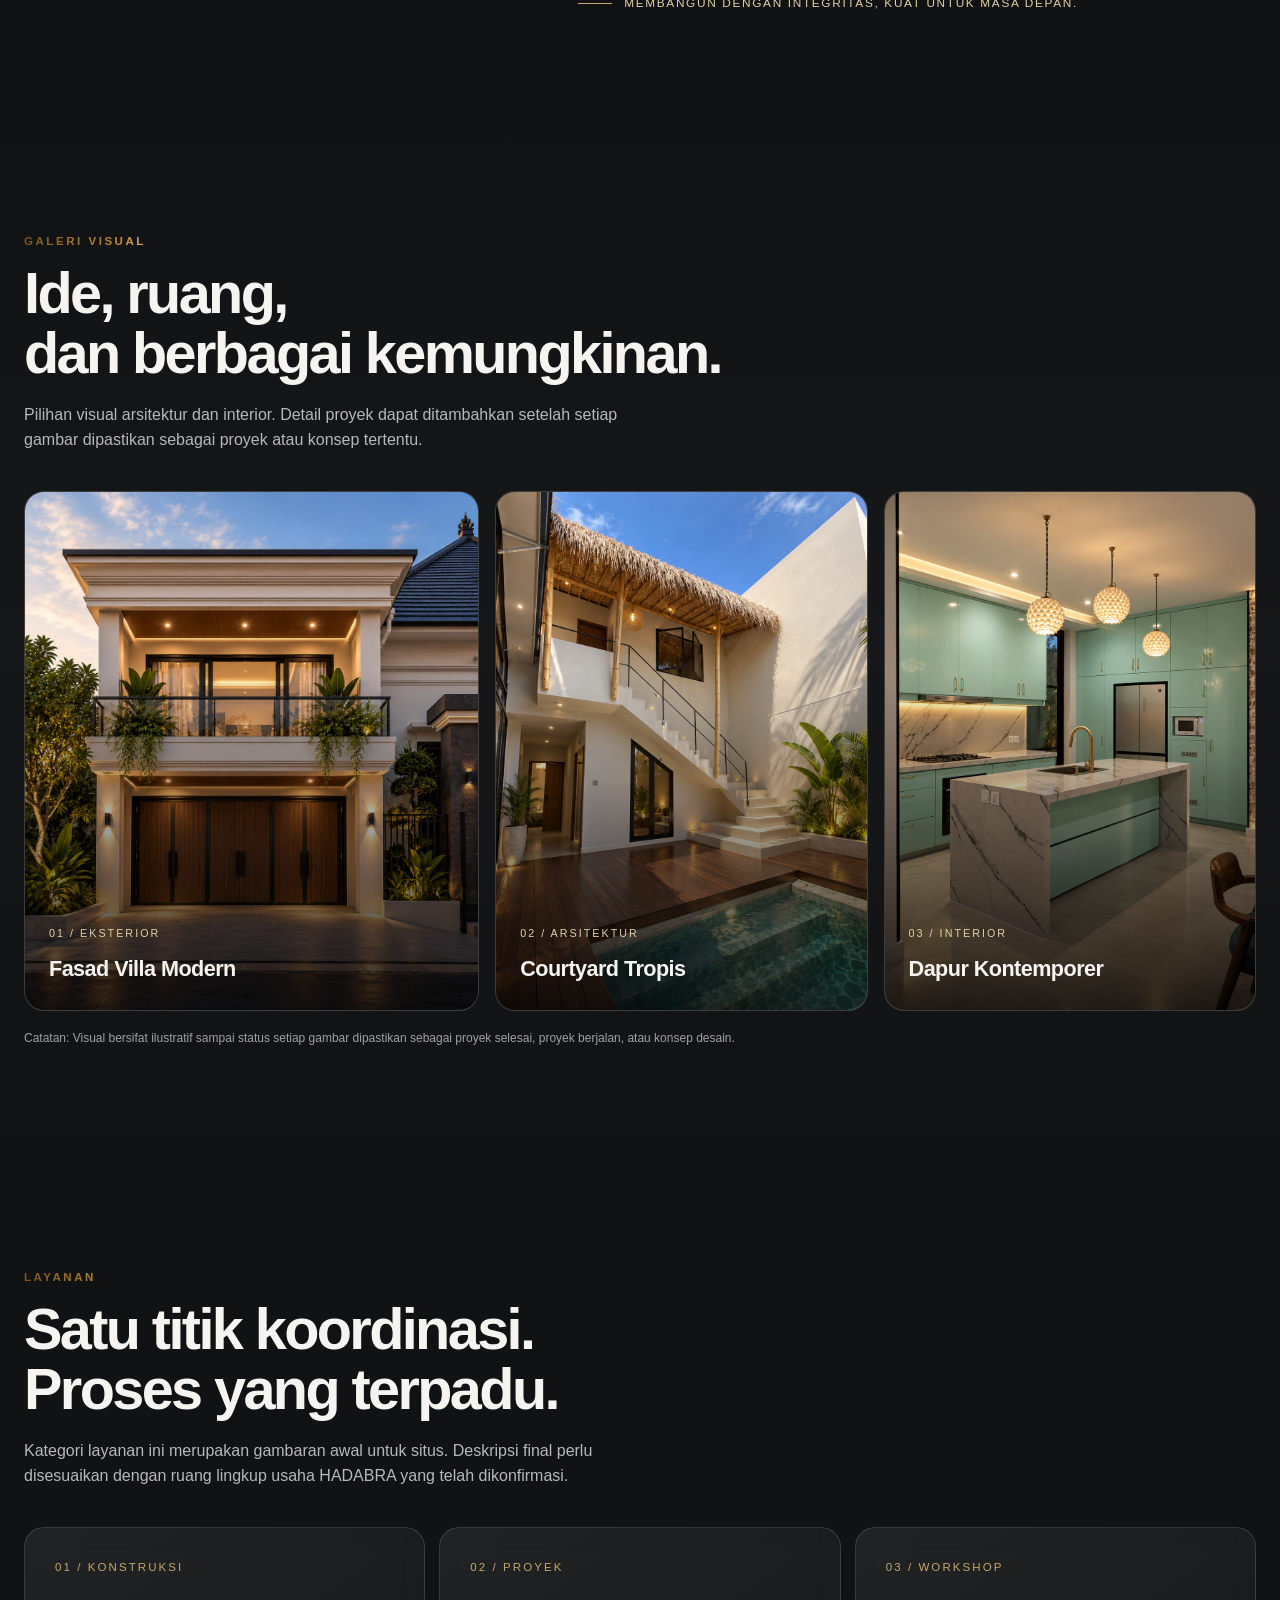
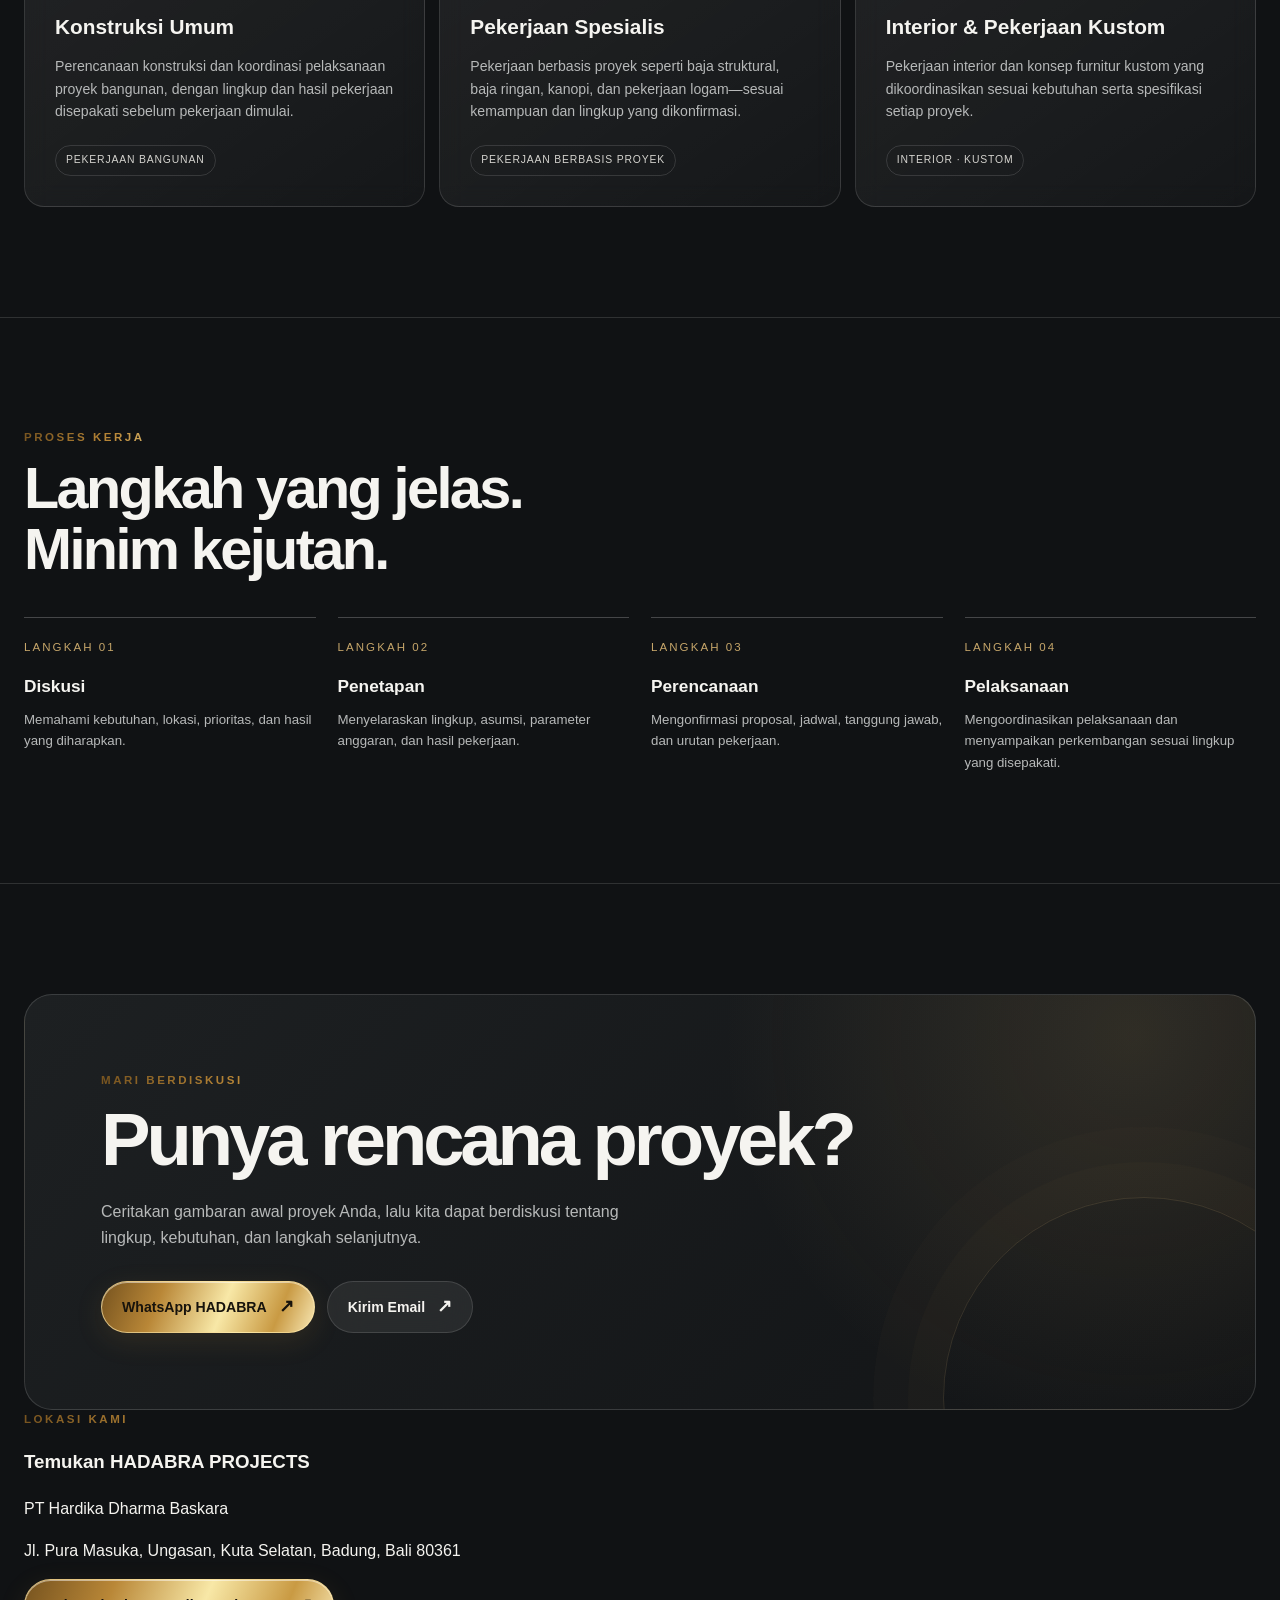
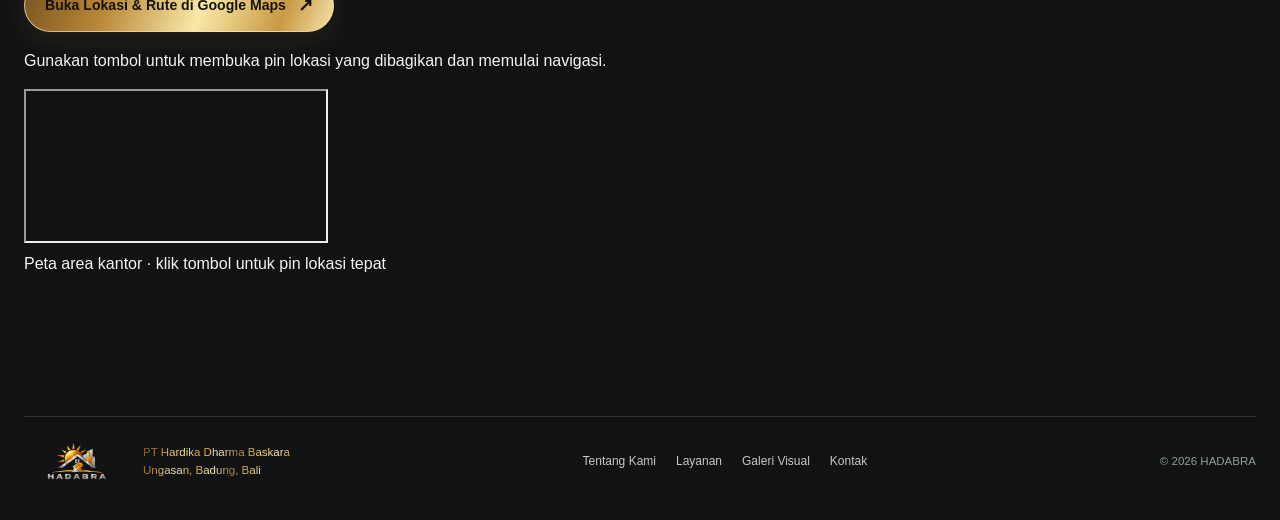
==== commit 15fa196d: "Add files via upload" ====
--- a/index.html
+++ b/index.html
@@ -4,13 +4,13 @@
   <meta charset="UTF-8">
   <meta name="viewport" content="width=device-width, initial-scale=1.0">
   <meta name="theme-color" content="#101214">
-  <meta name="description" content="HADABRA — Integrated Construction Solutions. Membangun dengan Integritas, Kuat untuk Masa Depan.">
-  <title>HADABRA — Integrated Construction Solutions</title>
+  <meta name="description" content="HADABRA PROJECTS — Integrated Construction Solutions. Membangun dengan Integritas, Kuat untuk Masa Depan.">
+  <title>HADABRA PROJECTS | Integrated Construction Solutions</title>
   <link rel="stylesheet" href="css/style.css">
 </head>
 <body class="locked">
   <!-- Intro animation: no external library required -->
-  <div class="intro" id="intro" aria-label="HADABRA introduction">
+  <div class="intro" id="intro" aria-label="HADABRA PROJECTS introduction">
     <svg class="blueprint" viewBox="0 0 1200 800" preserveAspectRatio="xMidYMid slice" aria-hidden="true">
       <path d="M160 620V300L390 150L620 300V620H160Z"/>
       <path d="M220 620V350H560V620M220 420H560M390 350V620"/>
@@ -21,7 +21,7 @@
       <path class="thin" d="M110 720V700H1090V720M130 100H330M870 100H1070"/>
     </svg>
     <div class="intro-center">
-      <img class="intro-mark" src="assets/hadabra-logo.png" alt="HADABRA logo" onerror="this.style.display='none'">
+      <img class="intro-mark" src="assets/hadabra-logo.png" alt="Logo HADABRA Projects" onerror="this.style.display='none'">
       <div class="intro-name" data-i18n="brandLine">Solusi Konstruksi Terintegrasi</div>
       <div class="intro-line"></div>
       <div class="intro-caption" data-i18n="introCaption">Rancang · Bangun · Wujudkan</div>
@@ -31,8 +31,8 @@
 
   <header class="site-header">
     <nav class="nav-shell" aria-label="Navigasi utama">
-      <a class="brand" href="#home" aria-label="HADABRA Beranda">
-        <img src="assets/hadabra-logo.png" alt="Logo HADABRA">
+      <a class="brand" href="#home" aria-label="HADABRA Projects Beranda">
+        <img src="assets/hadabra-logo.png" alt="Logo HADABRA Projects">
         <span class="brand-divider"></span>
         <span class="brand-sub" data-i18n="brandLine">Solusi Konstruksi Terintegrasi</span>
       </a>
@@ -60,7 +60,7 @@
       </div>
       <div class="wrap">
         <div class="hero-content">
-          <div class="hero-kicker eyebrow" data-i18n="heroKicker">HADABRA · Bali, Indonesia</div>
+          <div class="hero-kicker eyebrow" data-i18n="heroKicker">HADABRA PROJECTS · BALI, INDONESIA</div>
           <h1 data-i18n="heroTitle">Membangun<br><span>dengan Integritas.</span><br>Kuat untuk Masa Depan.</h1>
           <p class="hero-lead" data-i18n="heroLead">Solusi konstruksi yang terencana, terkoordinasi, dan berorientasi pada hasil.</p>
           <div class="hero-actions">
@@ -85,7 +85,7 @@
       </div>
     </div>
 
-    <section class="section" id="about">
+    <section class="section visual-section visual-blueprint" id="about">
       <div class="wrap about-grid">
         <div class="about-aside reveal">
           <div class="eyebrow" data-i18n="aboutEyebrow">Tentang HADABRA</div>
@@ -102,7 +102,7 @@
       </div>
     </section>
 
-    <section class="section gallery-section" id="projects">
+    <section class="section gallery-section visual-section visual-texture" id="projects">
       <div class="wrap">
         <div class="section-head reveal">
           <div class="eyebrow" data-i18n="galleryEyebrow">Galeri Visual</div>
@@ -127,7 +127,7 @@
       </div>
     </section>
 
-    <section class="section" id="services">
+    <section class="section visual-section visual-plan" id="services">
       <div class="wrap">
         <div class="section-head reveal">
           <div class="eyebrow" data-i18n="servicesEyebrow">Layanan</div>
@@ -172,15 +172,29 @@
       </div>
     </section>
 
-    <section class="section" id="contact">
+    <section class="section visual-section visual-survey" id="contact">
       <div class="wrap">
         <div class="contact-panel reveal">
           <div class="eyebrow" data-i18n="contactEyebrow">Mari Berdiskusi</div>
           <h2 data-i18n="contactTitle">Punya rencana proyek?</h2>
-          <p data-i18n="contactBody">Ceritakan gambaran awal proyek Anda, lalu kita dapat berdiskusi tentang lingkup, kebutuhan, dan langkah selanjutnya.</p>
+          <p data-i18n="contactBody">Mulai dengan survei lokasi dan konsultasi gratis untuk membahas kebutuhan, lingkup pekerjaan, dan langkah perencanaan proyek Anda.</p>
           <div class="hero-actions">
-            <a class="btn btn-primary" href="https://wa.me/6282314731733" target="_blank" rel="noopener"><span data-i18n="contactWhatsapp">WhatsApp HADABRA</span> <span class="arrow">↗</span></a>
+            <a class="btn btn-primary" href="https://wa.me/6282314731733?text=Halo%20HADABRA%20PROJECTS%2C%20saya%20ingin%20menjadwalkan%20survei%20lokasi%20dan%20konsultasi%20gratis." target="_blank" rel="noopener"><span data-i18n="contactWhatsapp">Jadwalkan Survei & Konsultasi Gratis</span> <span class="arrow">↗</span></a>
             <a class="btn" href="mailto:hardikadharmabaskara@gmail.com"><span data-i18n="contactEmail">Kirim Email</span> <span class="arrow">↗</span></a>
+          </div>
+        </div>
+        <div class="location-grid reveal">
+          <div class="location-details">
+            <div class="eyebrow" data-i18n="locationEyebrow">Lokasi Kami</div>
+            <h3 data-i18n="locationTitle">Temukan HADABRA PROJECTS</h3>
+            <p class="location-company">PT Hardika Dharma Baskara</p>
+            <p class="location-address" data-i18n="locationAddress">Jl. Pura Masuka, Ungasan, Kuta Selatan, Badung, Bali 80361</p>
+            <a class="btn btn-primary map-open" href="https://maps.app.goo.gl/FXE1Yicq5qrstDq96?g_st=ic" target="_blank" rel="noopener"><span data-i18n="mapOpen">Buka Lokasi & Rute di Google Maps</span> <span class="arrow">↗</span></a>
+            <p class="location-note" data-i18n="mapNote">Gunakan tombol untuk membuka pin lokasi yang dibagikan dan memulai navigasi.</p>
+          </div>
+          <div class="map-frame-wrap" aria-label="Google Maps lokasi HADABRA PROJECTS">
+            <iframe title="Google Maps — HADABRA PROJECTS, Ungasan, Bali" src="https://www.google.com/maps?q=Jl.%20Pura%20Masuka%2C%20Ungasan%2C%20Kuta%20Selatan%2C%20Badung%2C%20Bali%2080361&output=embed" loading="lazy" referrerpolicy="no-referrer-when-downgrade" allowfullscreen></iframe>
+            <div class="map-caption"><span class="map-dot"></span><span data-i18n="mapCaption">Peta area kantor · klik tombol untuk pin lokasi tepat</span></div>
           </div>
         </div>
       </div>
@@ -190,8 +204,8 @@
   <footer>
     <div class="wrap footer-inner">
       <div class="footer-brand">
-        <img src="assets/hadabra-logo.png" alt="Logo HADABRA">
-        <span data-i18n="footerAddress">PT Hardika Dharma Baskara<br>Ungasan, Badung, Bali</span>
+        <img src="assets/hadabra-logo.png" alt="Logo HADABRA Projects">
+        <span data-i18n="footerAddress">PT Hardika Dharma Baskara<br>Jl. Pura Masuka, Ungasan, Badung, Bali 80361</span>
       </div>
       <div class="footer-links">
         <a href="#about" data-i18n="footerAbout">Tentang Kami</a><a href="#services" data-i18n="footerServices">Layanan</a><a href="#projects" data-i18n="footerGallery">Galeri Visual</a><a href="#contact" data-i18n="footerContact">Kontak</a>
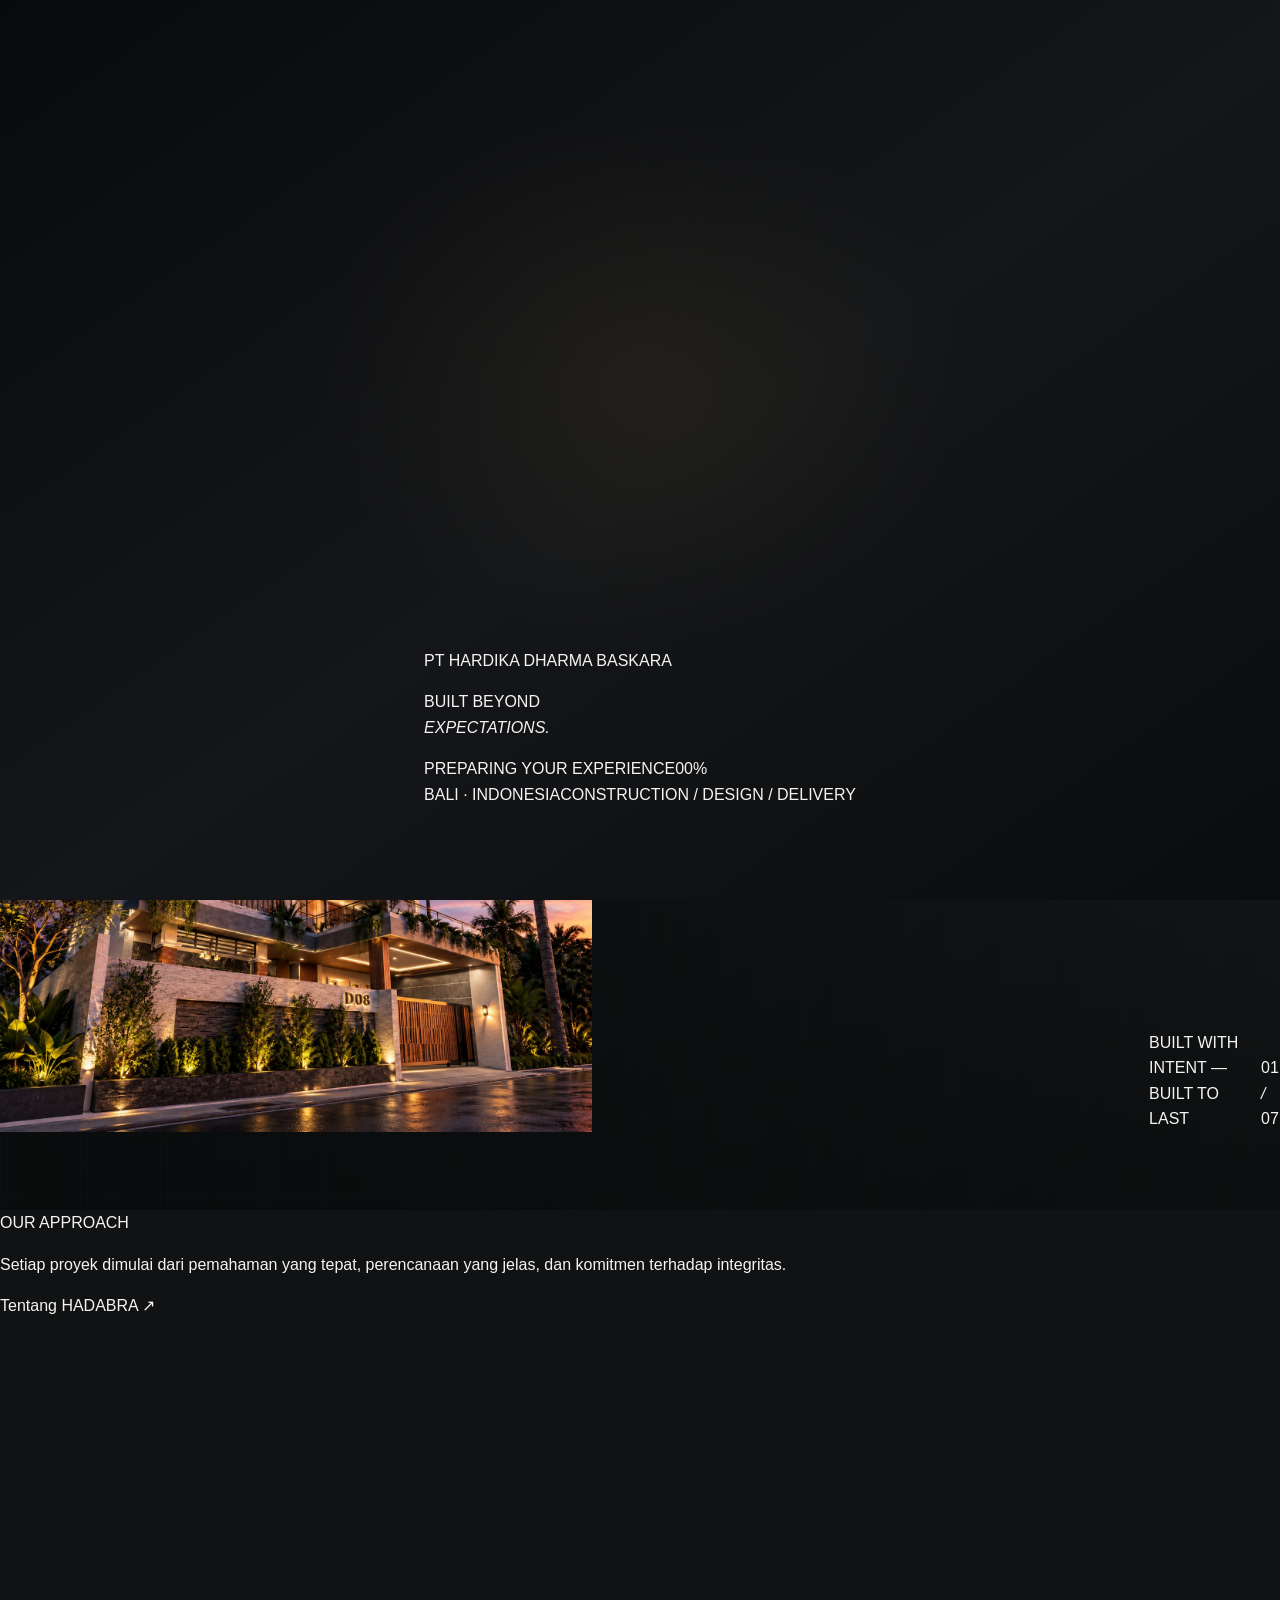
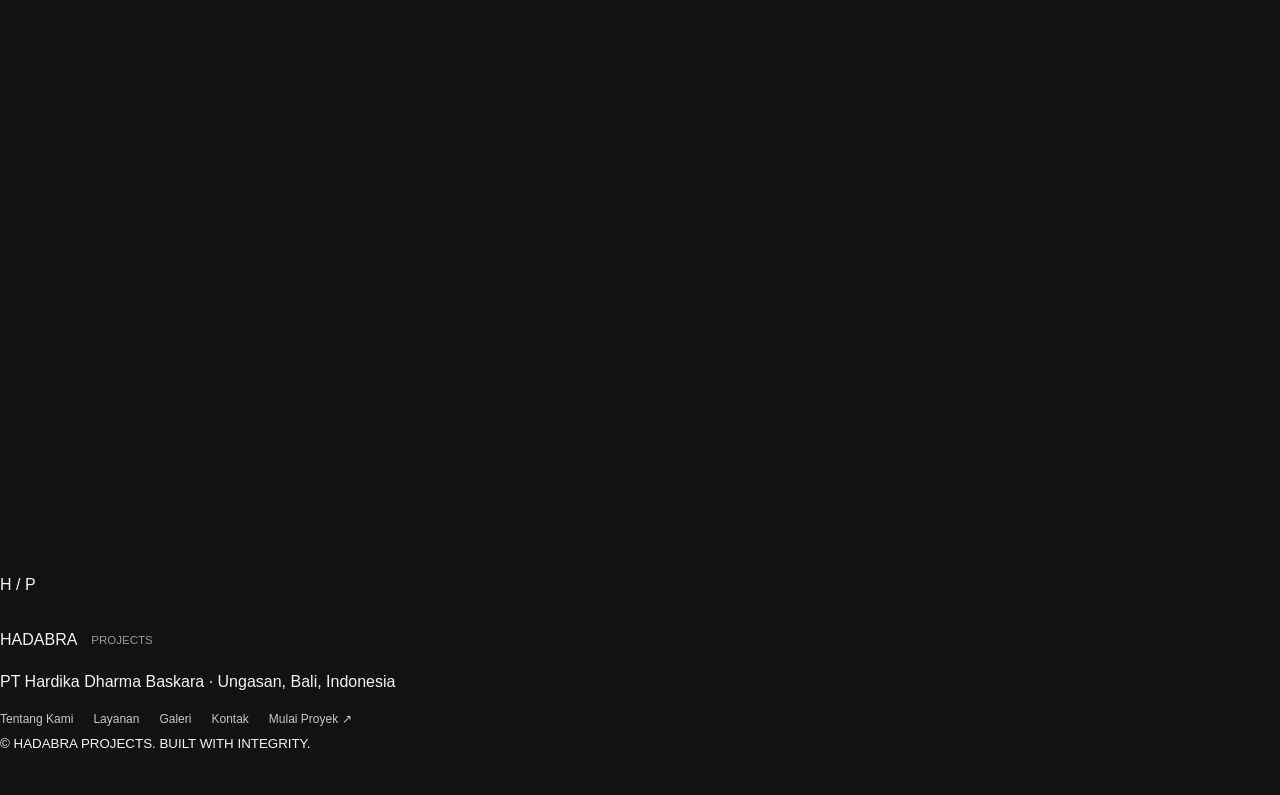
==== commit d480de45: "Add files via upload" ====
--- a/index.html
+++ b/index.html
@@ -1,218 +1,91 @@
-<!DOCTYPE html>
+<!doctype html>
 <html lang="id">
 <head>
-  <meta charset="UTF-8">
-  <meta name="viewport" content="width=device-width, initial-scale=1.0">
-  <meta name="theme-color" content="#101214">
-  <meta name="description" content="HADABRA PROJECTS — Integrated Construction Solutions. Membangun dengan Integritas, Kuat untuk Masa Depan.">
-  <title>HADABRA PROJECTS | Integrated Construction Solutions</title>
+  <meta charset="utf-8">
+  <meta name="viewport" content="width=device-width,initial-scale=1">
+  <meta name="theme-color" content="#101114">
+  <meta name="description" content="HADABRA Projects — Membangun dengan Integritas, Kuat untuk Masa Depan.">
+  <title>HADABRA Projects — Integrated Construction Solutions</title>
+  <link rel="preload" as="image" href="assets/loading-villa-dusk.png">
+  <link rel="preload" as="image" href="assets/hero-villa-dusk.png">
   <link rel="stylesheet" href="css/style.css">
+  <script src="js/main.js" defer></script>
 </head>
-<body class="locked">
-  <!-- Intro animation: no external library required -->
-  <div class="intro" id="intro" aria-label="HADABRA PROJECTS introduction">
-    <svg class="blueprint" viewBox="0 0 1200 800" preserveAspectRatio="xMidYMid slice" aria-hidden="true">
-      <path d="M160 620V300L390 150L620 300V620H160Z"/>
-      <path d="M220 620V350H560V620M220 420H560M390 350V620"/>
-      <rect x="700" y="230" width="330" height="390"/>
-      <path d="M660 230H1070L1010 160H720Z"/>
-      <line x1="700" y1="360" x2="1030" y2="360"/><line x1="700" y1="490" x2="1030" y2="490"/>
-      <line class="thin" x1="80" y1="680" x2="1120" y2="680"/><line class="thin" x1="600" y1="90" x2="600" y2="720"/>
-      <path class="thin" d="M110 720V700H1090V720M130 100H330M870 100H1070"/>
-    </svg>
-    <div class="intro-center">
-      <img class="intro-mark" src="assets/hadabra-logo.png" alt="Logo HADABRA Projects" onerror="this.style.display='none'">
-      <div class="intro-name" data-i18n="brandLine">Solusi Konstruksi Terintegrasi</div>
-      <div class="intro-line"></div>
-      <div class="intro-caption" data-i18n="introCaption">Rancang · Bangun · Wujudkan</div>
-      <div class="intro-progress" aria-label="Memuat situs HADABRA"><div class="intro-progress-meta"><span data-i18n="loadingLabel">MENYIAPKAN PENGALAMAN</span><span id="loadingPercent">00%</span></div><div class="intro-progress-track"><span id="loadingBar"></span></div></div>
+<body class="is-loading">
+  <div class="intro" id="intro" aria-label="HADABRA introduction">
+    <div class="intro-image"></div><div class="intro-shade"></div>
+    <div class="intro-grain"></div>
+    <div class="intro-content">
+      <div class="intro-index"><span></span> PT HARDIKA DHARMA BASKARA</div>
+      <p class="intro-slogan">BUILT BEYOND<br><em>EXPECTATIONS.</em></p>
+      <div class="loader-meta"><span>PREPARING YOUR EXPERIENCE</span><span id="loaderPercent">00%</span></div>
+      <div class="loader-track"><span id="loaderBar"></span></div>
+      <div class="intro-foot"><span>BALI · INDONESIA</span><span>CONSTRUCTION / DESIGN / DELIVERY</span></div>
     </div>
   </div>
 
-  <header class="site-header">
-    <nav class="nav-shell" aria-label="Navigasi utama">
-      <a class="brand" href="#home" aria-label="HADABRA Projects Beranda">
-        <img src="assets/hadabra-logo.png" alt="Logo HADABRA Projects">
-        <span class="brand-divider"></span>
-        <span class="brand-sub" data-i18n="brandLine">Solusi Konstruksi Terintegrasi</span>
-      </a>
-      <div class="nav-links" id="navLinks">
-        <a href="#home" data-i18n="navHome">Beranda</a>
-        <a href="#about" data-i18n="navAbout">Tentang Kami</a>
-        <a href="#services" data-i18n="navServices">Layanan</a>
-        <a href="#projects" data-i18n="navGallery">Galeri Visual</a>
-        <a href="#process" data-i18n="navProcess">Proses Kerja</a>
-        <a href="#contact" data-i18n="navContact">Kontak</a>
-      </div>
-      <div class="lang-switch" role="group" aria-label="Pilih bahasa">
-        <button class="lang-btn" type="button" data-lang="id" aria-pressed="true" aria-label="Bahasa Indonesia">🇮🇩 ID</button>
-        <button class="lang-btn" type="button" data-lang="en" aria-pressed="false" aria-label="English">🇬🇧 EN</button>
-      </div>
-      <a class="btn btn-primary nav-cta" href="#contact"><span data-i18n="navCta">Mulai Proyek</span> <span class="arrow">↗</span></a>
-      <button class="menu-toggle" id="menuToggle" aria-label="Buka menu" aria-expanded="false">☰</button>
+  <header class="header">
+    <a class="brand" href="index.html" aria-label="HADABRA Projects home">
+      <img src="assets/hadabra-logo.png" alt="HADABRA Projects logo">
+      <span class="brand-copy"><strong>HADABRA</strong><small>PROJECTS · INDONESIA</small></span>
+    </a>
+    <button class="menu-toggle glass" id="menuToggle" aria-expanded="false" aria-controls="navigation" aria-label="Buka navigasi"><span></span><span></span></button>
+    <nav class="navigation glass" id="navigation" aria-label="Navigasi utama">
+      <a class="active" href="index.html">Beranda</a>
+      <a href="about.html">Tentang Kami</a>
+      <a href="services.html">Layanan</a>
+      <a href="gallery.html">Galeri Visual</a>
+      <a href="process.html">Proses Kerja</a>
+      <a href="contact.html">Kontak</a>
+      <a class="nav-project" href="start-project.html">Mulai Proyek <span>↗</span></a>
     </nav>
   </header>
 
-  <main>
-    <section class="hero" id="home">
-      <div class="hero-bg">
-        <img src="assets/hero-villa-dusk.png" alt="Visual arsitektur villa modern saat senja" fetchpriority="high">
+  <main id="mainContent">
+    <section class="hero" aria-labelledby="heroTitle">
+      <div class="hero-image" aria-hidden="true"><img src="assets/hero-villa-dusk.png" alt="" fetchpriority="high"></div>
+      <div class="hero-overlay"></div><div class="hero-grid"></div>
+      <div class="hero-inner">
+        <div class="eyebrow reveal"><span class="eyebrow-line"></span> HADABRA PROJECTS <span class="eyebrow-location">BALI, INDONESIA</span></div>
+        <h1 class="reveal" id="heroTitle">Membangun dengan<br><span>Integritas.</span><br><b>Kuat untuk Masa Depan.</b></h1>
+        <p class="hero-lead reveal">Solusi konstruksi yang terencana, terkoordinasi, dan berorientasi pada hasil.</p>
+        <div class="hero-actions reveal">
+          <a class="button button-gold" href="start-project.html">Mulai Proyek <span>↗</span></a>
+          <a class="button button-glass" href="services.html">Jelajahi Layanan <span>→</span></a>
+        </div>
+        <div class="hero-bottom reveal"><span>DESIGN-LED THINKING · CONSTRUCTION · DELIVERY</span><a href="about.html">KENALI HADABRA <span>↓</span></a></div>
       </div>
-      <div class="wrap">
-        <div class="hero-content">
-          <div class="hero-kicker eyebrow" data-i18n="heroKicker">HADABRA PROJECTS · BALI, INDONESIA</div>
-          <h1 data-i18n="heroTitle">Membangun<br><span>dengan Integritas.</span><br>Kuat untuk Masa Depan.</h1>
-          <p class="hero-lead" data-i18n="heroLead">Solusi konstruksi yang terencana, terkoordinasi, dan berorientasi pada hasil.</p>
-          <div class="hero-actions">
-            <a class="btn btn-primary" href="#projects"><span data-i18n="heroVisuals">Lihat Galeri Visual</span> <span class="arrow">↗</span></a>
-            <a class="btn" href="#contact"><span data-i18n="heroDiscuss">Diskusikan Proyek Anda</span> <span class="arrow">→</span></a>
-          </div>
-        </div>
-        <div class="hero-bottom">
-          <div class="hero-note" data-i18n="heroNote">Konstruksi · Koordinasi · Pelaksanaan</div>
-          <a class="hero-scroll" href="#about"><span class="scroll-line"></span><span data-i18n="scrollExplore">Gulir untuk menjelajah</span></a>
-        </div>
+      <div class="hero-side-label">BUILT WITH INTENT <span>—</span> BUILT TO LAST</div>
+      <div class="hero-number">01 <i>/</i> 07</div>
+    </section>
+
+    <section class="intro-strip visual-blueprint" aria-label="Ringkasan perusahaan">
+      <div class="strip-heading"><span class="eyebrow-line"></span><span>OUR APPROACH</span></div>
+      <p>Setiap proyek dimulai dari pemahaman yang tepat, perencanaan yang jelas, dan komitmen terhadap integritas.</p>
+      <a class="text-link" href="about.html">Tentang HADABRA <span>↗</span></a>
+    </section>
+
+    <section class="home-services section-shell visual-plan" aria-labelledby="servicesTitle">
+      <div class="section-heading reveal"><div><span class="section-kicker">APA YANG KAMI KERJAKAN</span><h2 id="servicesTitle">Satu visi.<br><em>Proses yang terarah.</em></h2></div><a class="text-link" href="services.html">Semua layanan <span>↗</span></a></div>
+      <div class="service-preview-grid">
+        <a class="service-preview glass reveal service-struct" href="services.html"><span class="card-number">01 / CONSTRUCTION</span><span class="card-icon">↗</span><h3>Konstruksi<br>Bangunan</h3><p>Pendekatan terkoordinasi dari perencanaan hingga pelaksanaan.</p><span class="card-bottom">LIHAT LAYANAN <b>↗</b></span></a>
+        <a class="service-preview glass reveal service-material" href="services.html"><span class="card-number">02 / SPECIALIST WORKS</span><span class="card-icon">⌁</span><h3>Pekerjaan<br>Spesialis</h3><p>Lingkup pekerjaan ditetapkan sesuai kebutuhan dan spesifikasi proyek.</p><span class="card-bottom">LIHAT LAYANAN <b>↗</b></span></a>
+        <a class="service-preview glass reveal" href="services.html"><span class="card-number">03 / DESIGN & INTERIOR</span><span class="card-icon">◇</span><h3>Interior &<br>Konsep Kustom</h3><p>Ide ruang dan detail yang dipertimbangkan untuk kebutuhan proyek.</p><span class="card-bottom">LIHAT LAYANAN <b>↗</b></span></a>
       </div>
     </section>
 
-    <div class="trust-strip">
-      <div class="wrap">
-        <div class="trust-grid">
-          <div class="trust-item"><strong data-i18n="trust1Title">Integritas di Setiap Langkah</strong><span data-i18n="trust1Body">Komunikasi yang jelas dan koordinasi yang bertanggung jawab.</span></div>
-          <div class="trust-item"><strong data-i18n="trust2Title">Dibangun dengan Tujuan</strong><span data-i18n="trust2Body">Pendekatan praktis sejak perencanaan hingga pelaksanaan.</span></div>
-          <div class="trust-item"><strong data-i18n="trust3Title">Satu Proyek, Satu Arah</strong><span data-i18n="trust3Body">Pendekatan terkoordinasi untuk penyelesaian proyek.</span></div>
-        </div>
-      </div>
-    </div>
-
-    <section class="section visual-section visual-blueprint" id="about">
-      <div class="wrap about-grid">
-        <div class="about-aside reveal">
-          <div class="eyebrow" data-i18n="aboutEyebrow">Tentang HADABRA</div>
-          <p>PT Hardika Dharma Baskara</p>
-          <p>Ungasan, Kuta Selatan<br>Badung, Bali, Indonesia</p>
-        </div>
-        <div class="about-copy reveal">
-          <div class="eyebrow" data-i18n="aboutKicker">Pendekatan Konstruksi yang Terencana</div>
-          <h2 data-i18n="aboutTitle">Proyek yang baik dimulai dari fondasi yang jelas.</h2>
-          <p data-i18n="aboutBody1">HADABRA mengedepankan integritas, koordinasi yang praktis, dan pelaksanaan konstruksi yang terarah. Kami berupaya membuat proses proyek lebih jelas—mulai dari diskusi awal dan penentuan lingkup hingga perencanaan dan pelaksanaan.</p>
-          <p data-i18n="aboutBody2">Situs ini merupakan pengenalan perusahaan. Lingkup pekerjaan, jadwal, biaya, dan hasil pekerjaan dibahas serta dikonfirmasi sesuai kebutuhan setiap proyek.</p>
-          <div class="about-signature" data-i18n="tagline">Membangun dengan Integritas, Kuat untuk Masa Depan.</div>
-        </div>
-      </div>
+    <section class="visual-preview visual-texture" aria-labelledby="visualTitle">
+      <div class="visual-copy reveal"><span class="section-kicker">VISUAL GALLERY</span><h2 id="visualTitle">Ide menjadi ruang.<br><em>Ruang menjadi nyata.</em></h2><p>Jelajahi pilihan visual arsitektur dan interior sebagai gambaran kemungkinan desain.</p><a class="button button-gold" href="gallery.html">Jelajahi Galeri <span>↗</span></a></div>
+      <a class="visual-image reveal" href="gallery.html" aria-label="Lihat galeri visual"><img src="assets/project-villa-facade.png" alt="Visual konsep fasad villa modern" loading="lazy"><span class="image-caption"><span>ARCHITECTURE / VISUAL STUDY</span><b>Explore the gallery ↗</b></span></a>
+      <div class="visual-mini reveal"><img src="assets/project-courtyard-villa.png" alt="Visual konsep courtyard villa" loading="lazy"><span>SPACES WITH PURPOSE</span></div>
     </section>
 
-    <section class="section gallery-section visual-section visual-texture" id="projects">
-      <div class="wrap">
-        <div class="section-head reveal">
-          <div class="eyebrow" data-i18n="galleryEyebrow">Galeri Visual</div>
-          <h2 data-i18n="galleryTitle">Ide, ruang,<br>dan berbagai kemungkinan.</h2>
-          <p data-i18n="galleryBody">Pilihan visual arsitektur dan interior. Detail proyek dapat ditambahkan setelah setiap gambar dipastikan sebagai proyek atau konsep tertentu.</p>
-        </div>
-        <div class="gallery-grid">
-          <article class="gallery-card tall reveal">
-            <img src="assets/project-villa-facade.png" alt="Visual fasad villa modern" loading="lazy">
-            <div class="gallery-meta"><small data-i18n="gallery1Type">01 / Eksterior</small><h3 data-i18n="gallery1Title">Fasad Villa Modern</h3></div>
-          </article>
-          <article class="gallery-card reveal">
-            <img src="assets/project-courtyard-villa.png" alt="Visual villa tropis dengan courtyard dan kolam" loading="lazy">
-            <div class="gallery-meta"><small data-i18n="gallery2Type">02 / Arsitektur</small><h3 data-i18n="gallery2Title">Courtyard Tropis</h3></div>
-          </article>
-          <article class="gallery-card reveal">
-            <img src="assets/project-kitchen-interior.png" alt="Visual interior dapur modern" loading="lazy">
-            <div class="gallery-meta"><small data-i18n="gallery3Type">03 / Interior</small><h3 data-i18n="gallery3Title">Dapur Kontemporer</h3></div>
-          </article>
-        </div>
-        <p class="gallery-footnote" data-i18n="galleryNote">Catatan: Visual bersifat ilustratif sampai status setiap gambar dipastikan sebagai proyek selesai, proyek berjalan, atau konsep desain.</p>
-      </div>
-    </section>
-
-    <section class="section visual-section visual-plan" id="services">
-      <div class="wrap">
-        <div class="section-head reveal">
-          <div class="eyebrow" data-i18n="servicesEyebrow">Layanan</div>
-          <h2 data-i18n="servicesTitle">Satu titik koordinasi.<br>Proses yang terpadu.</h2>
-          <p data-i18n="servicesBody">Kategori layanan ini merupakan gambaran awal untuk situs. Deskripsi final perlu disesuaikan dengan ruang lingkup usaha HADABRA yang telah dikonfirmasi.</p>
-        </div>
-        <div class="cap-grid">
-          <article class="cap-card reveal">
-            <div class="cap-index" data-i18n="service1Index">01 / KONSTRUKSI</div>
-            <h3 data-i18n="service1Title">Konstruksi Umum</h3>
-            <p data-i18n="service1Body">Perencanaan konstruksi dan koordinasi pelaksanaan proyek bangunan, dengan lingkup dan hasil pekerjaan disepakati sebelum pekerjaan dimulai.</p>
-            <span class="cap-label" data-i18n="service1Label">Pekerjaan Bangunan</span>
-          </article>
-          <article class="cap-card reveal">
-            <div class="cap-index" data-i18n="service2Index">02 / PROYEK</div>
-            <h3 data-i18n="service2Title">Pekerjaan Spesialis</h3>
-            <p data-i18n="service2Body">Pekerjaan berbasis proyek seperti baja struktural, baja ringan, kanopi, dan pekerjaan logam—sesuai kemampuan dan lingkup yang dikonfirmasi.</p>
-            <span class="cap-label" data-i18n="service2Label">Pekerjaan Berbasis Proyek</span>
-          </article>
-          <article class="cap-card reveal">
-            <div class="cap-index" data-i18n="service3Index">03 / WORKSHOP</div>
-            <h3 data-i18n="service3Title">Interior & Pekerjaan Kustom</h3>
-            <p data-i18n="service3Body">Pekerjaan interior dan konsep furnitur kustom yang dikoordinasikan sesuai kebutuhan serta spesifikasi setiap proyek.</p>
-            <span class="cap-label" data-i18n="service3Label">Interior · Kustom</span>
-          </article>
-        </div>
-      </div>
-    </section>
-
-    <section class="section process" id="process">
-      <div class="wrap">
-        <div class="section-head reveal">
-          <div class="eyebrow" data-i18n="processEyebrow">Proses Kerja</div>
-          <h2 data-i18n="processTitle">Langkah yang jelas.<br>Minim kejutan.</h2>
-        </div>
-        <div class="process-grid">
-          <div class="process-step reveal"><div class="num" data-i18n="step1Num">LANGKAH 01</div><h3 data-i18n="step1Title">Diskusi</h3><p data-i18n="step1Body">Memahami kebutuhan, lokasi, prioritas, dan hasil yang diharapkan.</p></div>
-          <div class="process-step reveal"><div class="num" data-i18n="step2Num">LANGKAH 02</div><h3 data-i18n="step2Title">Penetapan</h3><p data-i18n="step2Body">Menyelaraskan lingkup, asumsi, parameter anggaran, dan hasil pekerjaan.</p></div>
-          <div class="process-step reveal"><div class="num" data-i18n="step3Num">LANGKAH 03</div><h3 data-i18n="step3Title">Perencanaan</h3><p data-i18n="step3Body">Mengonfirmasi proposal, jadwal, tanggung jawab, dan urutan pekerjaan.</p></div>
-          <div class="process-step reveal"><div class="num" data-i18n="step4Num">LANGKAH 04</div><h3 data-i18n="step4Title">Pelaksanaan</h3><p data-i18n="step4Body">Mengoordinasikan pelaksanaan dan menyampaikan perkembangan sesuai lingkup yang disepakati.</p></div>
-        </div>
-      </div>
-    </section>
-
-    <section class="section visual-section visual-survey" id="contact">
-      <div class="wrap">
-        <div class="contact-panel reveal">
-          <div class="eyebrow" data-i18n="contactEyebrow">Mari Berdiskusi</div>
-          <h2 data-i18n="contactTitle">Punya rencana proyek?</h2>
-          <p data-i18n="contactBody">Mulai dengan survei lokasi dan konsultasi gratis untuk membahas kebutuhan, lingkup pekerjaan, dan langkah perencanaan proyek Anda.</p>
-          <div class="hero-actions">
-            <a class="btn btn-primary" href="https://wa.me/6282314731733?text=Halo%20HADABRA%20PROJECTS%2C%20saya%20ingin%20menjadwalkan%20survei%20lokasi%20dan%20konsultasi%20gratis." target="_blank" rel="noopener"><span data-i18n="contactWhatsapp">Jadwalkan Survei & Konsultasi Gratis</span> <span class="arrow">↗</span></a>
-            <a class="btn" href="mailto:hardikadharmabaskara@gmail.com"><span data-i18n="contactEmail">Kirim Email</span> <span class="arrow">↗</span></a>
-          </div>
-        </div>
-        <div class="location-grid reveal">
-          <div class="location-details">
-            <div class="eyebrow" data-i18n="locationEyebrow">Lokasi Kami</div>
-            <h3 data-i18n="locationTitle">Temukan HADABRA PROJECTS</h3>
-            <p class="location-company">PT Hardika Dharma Baskara</p>
-            <p class="location-address" data-i18n="locationAddress">Jl. Pura Masuka, Ungasan, Kuta Selatan, Badung, Bali 80361</p>
-            <a class="btn btn-primary map-open" href="https://maps.app.goo.gl/FXE1Yicq5qrstDq96?g_st=ic" target="_blank" rel="noopener"><span data-i18n="mapOpen">Buka Lokasi & Rute di Google Maps</span> <span class="arrow">↗</span></a>
-            <p class="location-note" data-i18n="mapNote">Gunakan tombol untuk membuka pin lokasi yang dibagikan dan memulai navigasi.</p>
-          </div>
-          <div class="map-frame-wrap" aria-label="Google Maps lokasi HADABRA PROJECTS">
-            <iframe title="Google Maps — HADABRA PROJECTS, Ungasan, Bali" src="https://www.google.com/maps?q=Jl.%20Pura%20Masuka%2C%20Ungasan%2C%20Kuta%20Selatan%2C%20Badung%2C%20Bali%2080361&output=embed" loading="lazy" referrerpolicy="no-referrer-when-downgrade" allowfullscreen></iframe>
-            <div class="map-caption"><span class="map-dot"></span><span data-i18n="mapCaption">Peta area kantor · klik tombol untuk pin lokasi tepat</span></div>
-          </div>
-        </div>
-      </div>
+    <section class="closing-cta visual-survey">
+      <div class="cta-orbit" aria-hidden="true"></div><div class="cta-rab" aria-hidden="true"></div><div class="cta-content reveal"><span class="section-kicker">YOUR NEXT PROJECT STARTS HERE</span><h2>Punya rencana<br><em>untuk dibangun?</em></h2><p>Mari mulai dari percakapan, kebutuhan, dan langkah berikutnya yang jelas.</p><a class="button button-gold" href="contact.html">Jadwalkan Survey & Konsultasi Gratis <span>↗</span></a></div>
+      <div class="cta-mark">H / P</div>
     </section>
   </main>
 
-  <footer>
-    <div class="wrap footer-inner">
-      <div class="footer-brand">
-        <img src="assets/hadabra-logo.png" alt="Logo HADABRA Projects">
-        <span data-i18n="footerAddress">PT Hardika Dharma Baskara<br>Jl. Pura Masuka, Ungasan, Badung, Bali 80361</span>
-      </div>
-      <div class="footer-links">
-        <a href="#about" data-i18n="footerAbout">Tentang Kami</a><a href="#services" data-i18n="footerServices">Layanan</a><a href="#projects" data-i18n="footerGallery">Galeri Visual</a><a href="#contact" data-i18n="footerContact">Kontak</a>
-      </div>
-      <div class="copyright">© <span id="year"></span> HADABRA</div>
-    </div>
-  </footer>
-  <script src="js/main.js" defer></script>
+  <footer class="footer"><a class="footer-brand" href="index.html">HADABRA<span>PROJECTS</span></a><p>PT Hardika Dharma Baskara · Ungasan, Bali, Indonesia</p><div class="footer-links"><a href="about.html">Tentang Kami</a><a href="services.html">Layanan</a><a href="gallery.html">Galeri</a><a href="contact.html">Kontak</a><a href="start-project.html">Mulai Proyek ↗</a></div><small>© <span id="year"></span> HADABRA PROJECTS. BUILT WITH INTEGRITY.</small></footer>
 </body>
 </html>
--- a/css/style.css
+++ b/css/style.css
@@ -37,9 +37,9 @@
     .site-header{position:fixed;z-index:50;top:16px;left:0;right:0;transition:top .35s ease}
     .nav-shell{width:min(var(--max),calc(100% - 32px));margin:auto;padding:10px 14px 10px 18px;border:1px solid rgba(255,255,255,.13);border-radius:22px;background:rgba(20,22,24,.68);backdrop-filter:blur(24px) saturate(145%);-webkit-backdrop-filter:blur(24px) saturate(145%);display:flex;align-items:center;justify-content:space-between;gap:20px;box-shadow:0 10px 45px rgba(0,0,0,.18)}
     .brand{display:flex;align-items:center;gap:12px;min-width:0}
-    .brand img{width:112px;height:43px;object-fit:contain;object-position:left center}
+    .brand img{width:136px;height:52px;object-fit:contain;object-position:left center}
     .brand-divider{height:30px;width:1px;background:var(--line)}
-    .brand-sub{font-size:.58rem;line-height:1.4;letter-spacing:.14em;color:#c5c6c3;text-transform:uppercase;max-width:130px}
+    .brand-sub{font-size:.62rem;line-height:1.4;letter-spacing:.14em;color:#c5c6c3;text-transform:uppercase;max-width:170px}
     .nav-links{display:flex;align-items:center;gap:clamp(14px,2vw,28px)}
     .nav-links a{font-size:.78rem;color:#d4d5d2;transition:color .25s}
     .nav-links a:hover{color:var(--accent2)}
@@ -170,3 +170,52 @@
 @keyframes goldFlow{0%,100%{background-position:0% 50%}50%{background-position:100% 50%}}
 @keyframes barShine{to{transform:translateX(100%)}}
 @media(prefers-reduced-motion:reduce){*,*:before,*:after{animation-duration:.01ms!important;animation-iteration-count:1!important;scroll-behavior:auto!important;transition-duration:.01ms!important}}
+
+
+/* HADABRA PROJECTS refinement: richer visual rhythm below the hero */
+.visual-section{isolation:isolate;overflow:hidden}
+.visual-section::before{
+  content:"";position:absolute;inset:0;z-index:-2;pointer-events:none;
+  background-image:linear-gradient(180deg,rgba(12,14,16,.90),rgba(12,14,16,.76)),url("../assets/bp-bg.png");
+  background-size:cover;background-position:center;opacity:.9;
+}
+.visual-section::after{
+  content:"";position:absolute;inset:0;z-index:-1;pointer-events:none;
+  background:radial-gradient(ellipse at 85% 15%,rgba(201,158,75,.11),transparent 38%),
+             linear-gradient(115deg,transparent 0 58%,rgba(255,255,255,.018) 58% 58.2%,transparent 58.2%);
+}
+.visual-blueprint::before{background-position:center 35%;opacity:.7}
+.visual-texture::before{background-image:linear-gradient(180deg,rgba(12,14,16,.80),rgba(12,14,16,.78)),url("../assets/texture.png")}
+.visual-plan::before{background-image:linear-gradient(180deg,rgba(12,14,16,.90),rgba(12,14,16,.82)),url("../assets/plan.png")}
+.visual-structure::before{background-image:linear-gradient(180deg,rgba(12,14,16,.89),rgba(12,14,16,.82)),url("../assets/struct.png")}
+.visual-survey::before{background-image:linear-gradient(180deg,rgba(12,14,16,.80),rgba(12,14,16,.84)),url("../assets/survey.png")}
+.gallery-section .gallery-card{background:rgba(17,19,21,.78);backdrop-filter:blur(8px)}
+.lang-flag{width:20px;height:14px;object-fit:cover;border-radius:2px;box-shadow:0 0 0 1px rgba(255,255,255,.18)}
+.lang-btn{min-width:58px}
+.contact-panel{position:relative;overflow:hidden}
+.contact-panel::after{
+  content:"";position:absolute;right:-8%;bottom:-45%;width:42%;aspect-ratio:1;
+  background:url("../assets/rab.png") center/cover no-repeat;opacity:.09;
+  mask-image:radial-gradient(circle,#000 0%,transparent 70%);pointer-events:none;
+}
+@media(max-width:760px){
+  .brand img{width:104px;height:42px}
+  .brand-sub{font-size:.53rem;max-width:112px;letter-spacing:.1em}
+  .lang-btn{min-width:48px;padding:7px 7px}
+  .lang-flag{width:18px;height:13px}
+}
+
+
+/* Contact location map */
+.location-grid{display:grid;grid-template-columns:minmax(260px,.78fr) minmax(0,1.22fr);gap:clamp(20px,4vw,46px);margin-top:28px;align-items:stretch}
+.location-details{padding:clamp(24px,4vw,42px);border:1px solid rgba(255,255,255,.12);border-radius:24px;background:rgba(13,15,17,.72);backdrop-filter:blur(14px);display:flex;flex-direction:column;align-items:flex-start}
+.location-details h3{font-size:clamp(1.65rem,3vw,2.5rem);line-height:1.08;letter-spacing:-.035em;margin:14px 0 20px;font-weight:560}
+.location-company{font-weight:650;margin:0 0 6px}
+.location-address{color:var(--muted);margin:0 0 24px;line-height:1.7}
+.map-open{font-size:.82rem;max-width:100%}
+.location-note{font-size:.75rem;color:#a5a7a5;margin:16px 0 0;line-height:1.6}
+.map-frame-wrap{position:relative;min-height:390px;overflow:hidden;border:1px solid rgba(255,255,255,.14);border-radius:24px;background:#17191b;box-shadow:0 18px 60px rgba(0,0,0,.18)}
+.map-frame-wrap iframe{display:block;width:100%;height:100%;min-height:390px;border:0;filter:grayscale(.25) contrast(.95)}
+.map-caption{position:absolute;left:14px;right:14px;bottom:14px;display:flex;align-items:center;gap:9px;padding:11px 14px;border:1px solid rgba(255,255,255,.16);border-radius:12px;background:rgba(15,17,19,.88);backdrop-filter:blur(12px);font-size:.72rem;color:#e4e3de;pointer-events:none}
+.map-dot{width:8px;height:8px;flex-shrink:0;border-radius:50%;background:#d6b46b;box-shadow:0 0 0 4px rgba(214,180,107,.16)}
+@media(max-width:760px){.location-grid{grid-template-columns:1fr}.map-frame-wrap,.map-frame-wrap iframe{min-height:330px}.location-details{padding:25px}.map-open{font-size:.75rem}}
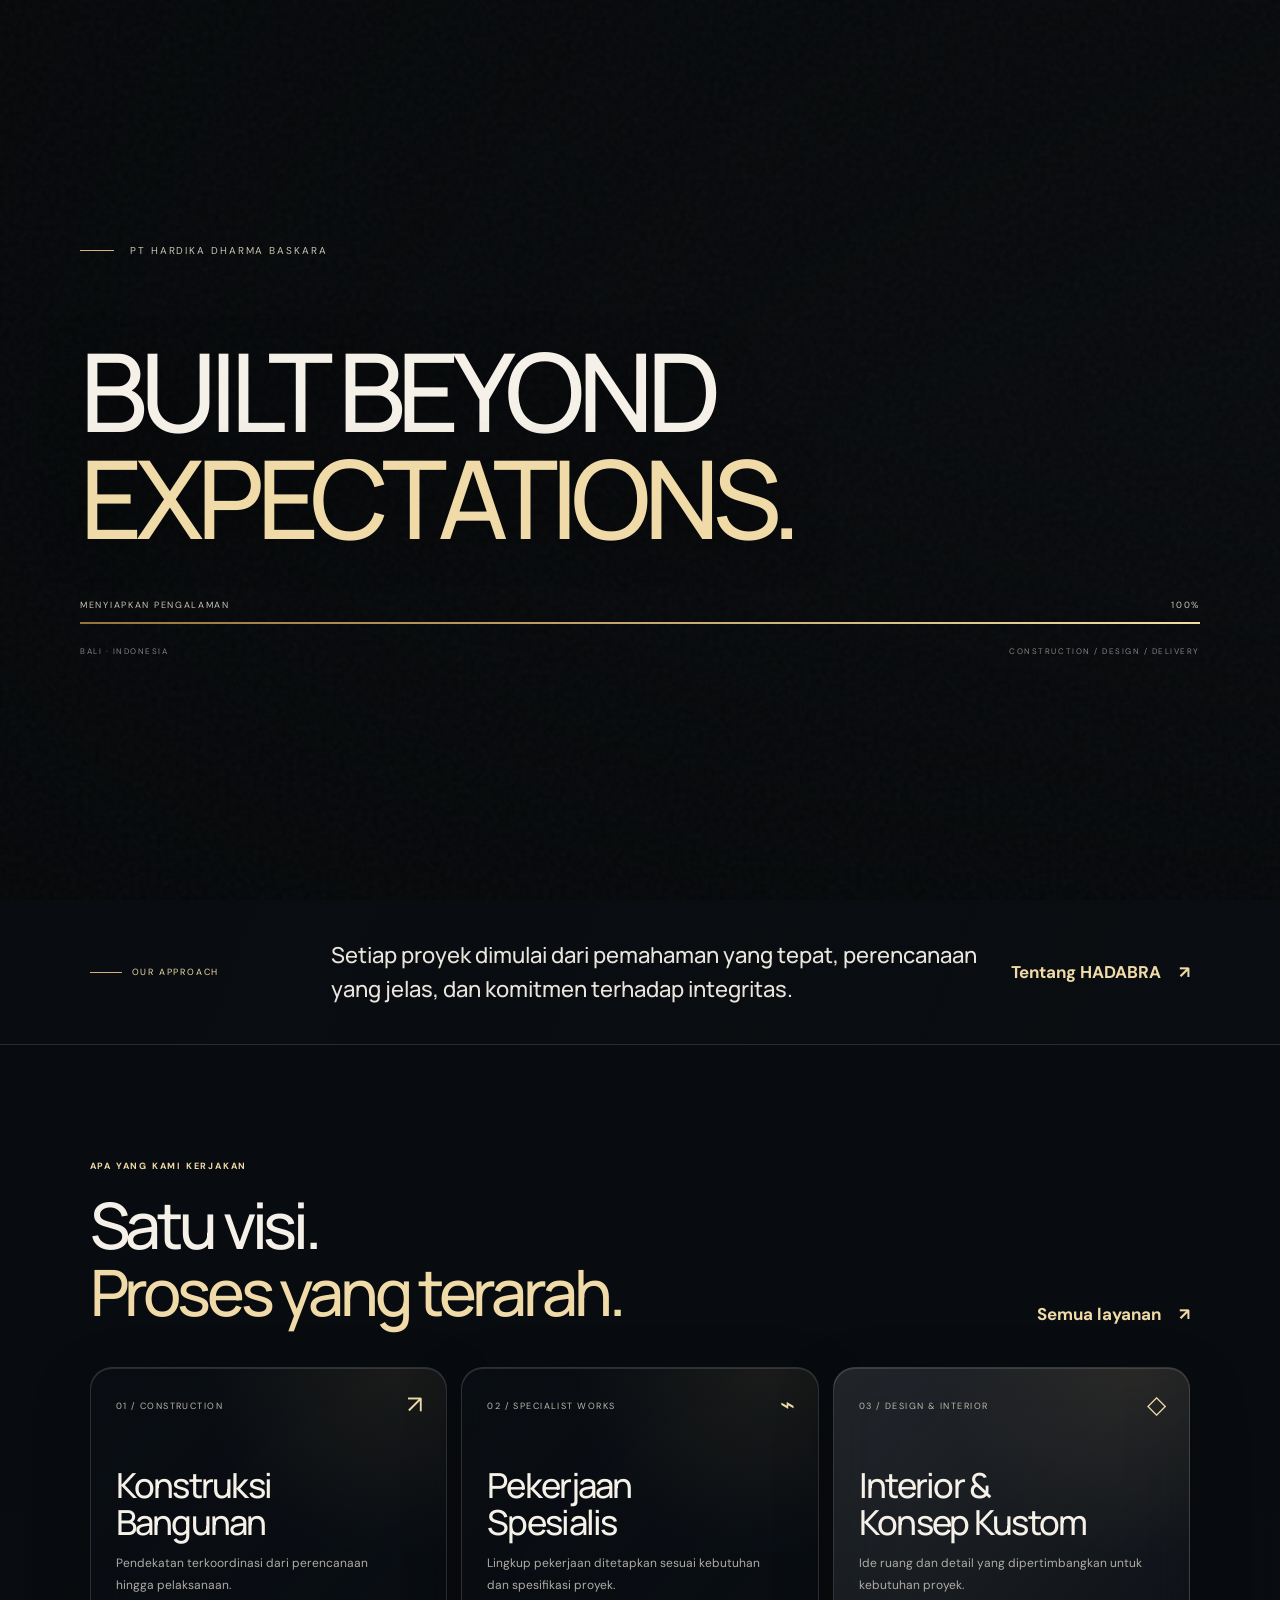
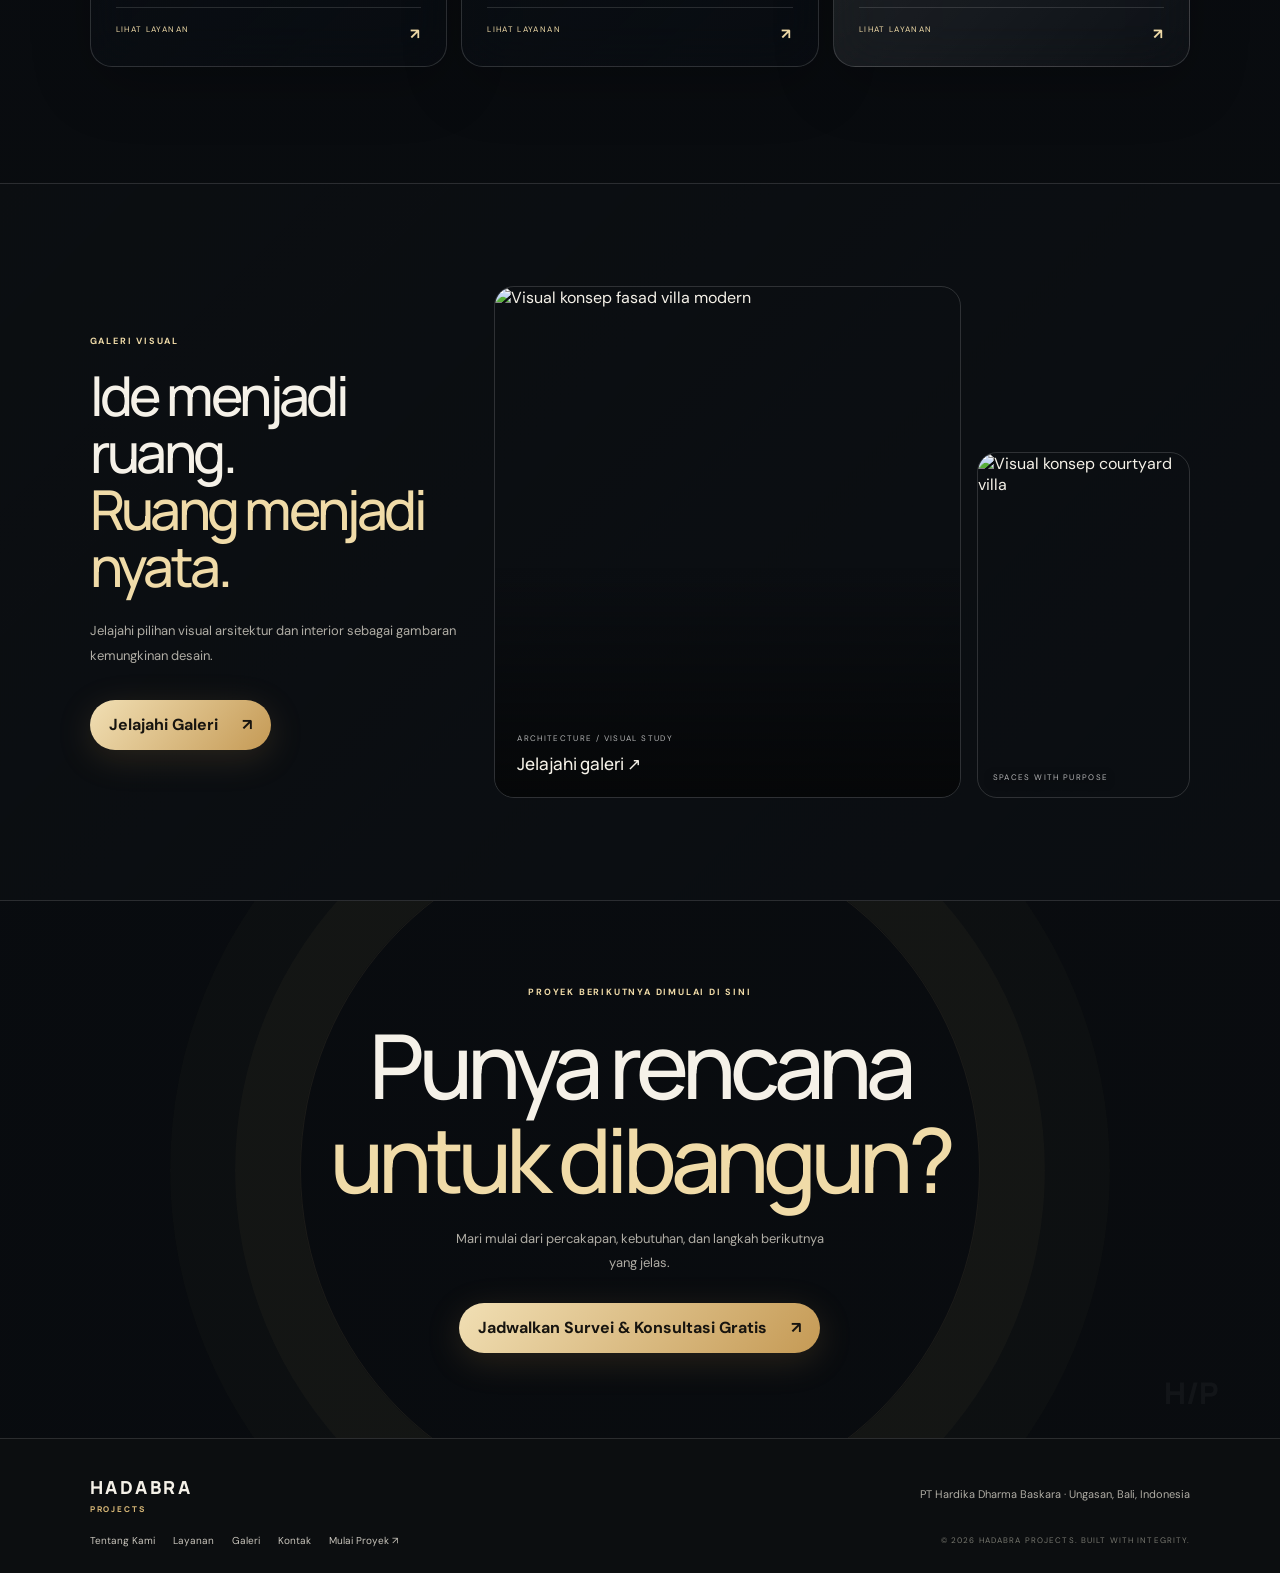
==== commit b276fdee: "Add files via upload" ====
--- a/index.html
+++ b/index.html
@@ -6,8 +6,8 @@
   <meta name="theme-color" content="#101114">
   <meta name="description" content="HADABRA Projects — Membangun dengan Integritas, Kuat untuk Masa Depan.">
   <title>HADABRA Projects — Integrated Construction Solutions</title>
-  <link rel="preload" as="image" href="assets/loading-villa-dusk.png">
-  <link rel="preload" as="image" href="assets/hero-villa-dusk.png">
+  <link rel="preload" as="image" href="assets/loading-villa-dusk.webp">
+  <link rel="preload" as="image" href="assets/hero-villa-dusk.webp">
   <link rel="stylesheet" href="css/style.css">
   <script src="js/main.js" defer></script>
 </head>
@@ -18,7 +18,7 @@
     <div class="intro-content">
       <div class="intro-index"><span></span> PT HARDIKA DHARMA BASKARA</div>
       <p class="intro-slogan">BUILT BEYOND<br><em>EXPECTATIONS.</em></p>
-      <div class="loader-meta"><span>PREPARING YOUR EXPERIENCE</span><span id="loaderPercent">00%</span></div>
+      <div class="loader-meta"><span><span data-i18n="loadingLabel">MENYIAPKAN PENGALAMAN</span></span><span id="loaderPercent">00%</span></div>
       <div class="loader-track"><span id="loaderBar"></span></div>
       <div class="intro-foot"><span>BALI · INDONESIA</span><span>CONSTRUCTION / DESIGN / DELIVERY</span></div>
     </div>
@@ -29,31 +29,37 @@
       <img src="assets/hadabra-logo.png" alt="HADABRA Projects logo">
       <span class="brand-copy"><strong>HADABRA</strong><small>PROJECTS · INDONESIA</small></span>
     </a>
-    <button class="menu-toggle glass" id="menuToggle" aria-expanded="false" aria-controls="navigation" aria-label="Buka navigasi"><span></span><span></span></button>
+    <div class="header-tools">
+      <div class="language-switch glass" role="group" aria-label="Pilih bahasa">
+        <button class="language-button is-active" type="button" data-lang="id" aria-pressed="true" aria-label="Bahasa Indonesia"><img src="assets/flag-id.png" alt=""> <span>ID</span></button>
+        <button class="language-button" type="button" data-lang="en" aria-pressed="false" aria-label="English"><img src="assets/flag-en.png" alt=""> <span>EN</span></button>
+      </div>
+      <button class="menu-toggle glass" id="menuToggle" aria-expanded="false" aria-controls="navigation" aria-label="Buka navigasi"><span></span><span></span></button>
+    </div>
     <nav class="navigation glass" id="navigation" aria-label="Navigasi utama">
-      <a class="active" href="index.html">Beranda</a>
-      <a href="about.html">Tentang Kami</a>
-      <a href="services.html">Layanan</a>
-      <a href="gallery.html">Galeri Visual</a>
-      <a href="process.html">Proses Kerja</a>
-      <a href="contact.html">Kontak</a>
-      <a class="nav-project" href="start-project.html">Mulai Proyek <span>↗</span></a>
+      <a class="active" href="index.html" data-i18n="navHome">Beranda</a>
+      <a href="about.html" data-i18n="navAbout">Tentang Kami</a>
+      <a href="services.html" data-i18n="navServices">Layanan</a>
+      <a href="gallery.html" data-i18n="navGallery">Galeri Visual</a>
+      <a href="process.html" data-i18n="navProcess">Proses Kerja</a>
+      <a href="contact.html" data-i18n="navContact">Kontak</a>
+      <a class="nav-project" href="start-project.html"><span data-i18n="navStart">Mulai Proyek</span> <span>↗</span></a>
     </nav>
   </header>
 
   <main id="mainContent">
     <section class="hero" aria-labelledby="heroTitle">
-      <div class="hero-image" aria-hidden="true"><img src="assets/hero-villa-dusk.png" alt="" fetchpriority="high"></div>
+      <div class="hero-image" aria-hidden="true"><img src="assets/hero-villa-dusk.webp" alt="" fetchpriority="high"></div>
       <div class="hero-overlay"></div><div class="hero-grid"></div>
       <div class="hero-inner">
         <div class="eyebrow reveal"><span class="eyebrow-line"></span> HADABRA PROJECTS <span class="eyebrow-location">BALI, INDONESIA</span></div>
-        <h1 class="reveal" id="heroTitle">Membangun dengan<br><span>Integritas.</span><br><b>Kuat untuk Masa Depan.</b></h1>
-        <p class="hero-lead reveal">Solusi konstruksi yang terencana, terkoordinasi, dan berorientasi pada hasil.</p>
+        <h1 class="reveal" id="heroTitle" data-i18n="heroTitle">Membangun dengan<br><span>Integritas.</span><br><b>Kuat untuk Masa Depan.</b></h1>
+        <p class="hero-lead reveal" data-i18n="heroLead">Solusi konstruksi yang terencana, terkoordinasi, dan berorientasi pada hasil.</p>
         <div class="hero-actions reveal">
-          <a class="button button-gold" href="start-project.html">Mulai Proyek <span>↗</span></a>
-          <a class="button button-glass" href="services.html">Jelajahi Layanan <span>→</span></a>
+          <a class="button button-gold" href="start-project.html"><span data-i18n="heroStart">Mulai Proyek</span> <span>↗</span></a>
+          <a class="button button-glass" href="services.html"><span data-i18n="heroExplore">Jelajahi Layanan</span> <span>→</span></a>
         </div>
-        <div class="hero-bottom reveal"><span>DESIGN-LED THINKING · CONSTRUCTION · DELIVERY</span><a href="about.html">KENALI HADABRA <span>↓</span></a></div>
+        <div class="hero-bottom reveal"><span>DESIGN-LED THINKING · CONSTRUCTION · DELIVERY</span><a href="about.html"><span data-i18n="heroKnow">KENALI HADABRA</span> <span>↓</span></a></div>
       </div>
       <div class="hero-side-label">BUILT WITH INTENT <span>—</span> BUILT TO LAST</div>
       <div class="hero-number">01 <i>/</i> 07</div>
@@ -61,31 +67,31 @@
 
     <section class="intro-strip visual-blueprint" aria-label="Ringkasan perusahaan">
       <div class="strip-heading"><span class="eyebrow-line"></span><span>OUR APPROACH</span></div>
-      <p>Setiap proyek dimulai dari pemahaman yang tepat, perencanaan yang jelas, dan komitmen terhadap integritas.</p>
-      <a class="text-link" href="about.html">Tentang HADABRA <span>↗</span></a>
+      <p data-i18n="approachBody">Setiap proyek dimulai dari pemahaman yang tepat, perencanaan yang jelas, dan komitmen terhadap integritas.</p>
+      <a class="text-link" href="about.html"><span data-i18n="aboutLink">Tentang HADABRA</span> <span>↗</span></a>
     </section>
 
     <section class="home-services section-shell visual-plan" aria-labelledby="servicesTitle">
-      <div class="section-heading reveal"><div><span class="section-kicker">APA YANG KAMI KERJAKAN</span><h2 id="servicesTitle">Satu visi.<br><em>Proses yang terarah.</em></h2></div><a class="text-link" href="services.html">Semua layanan <span>↗</span></a></div>
+      <div class="section-heading reveal"><div><span class="section-kicker" data-i18n="servicesKicker">APA YANG KAMI KERJAKAN</span><h2 id="servicesTitle" data-i18n="servicesTitle">Satu visi.<br><em>Proses yang terarah.</em></h2></div><a class="text-link" href="services.html"><span data-i18n="allServices">Semua layanan</span> <span>↗</span></a></div>
       <div class="service-preview-grid">
-        <a class="service-preview glass reveal service-struct" href="services.html"><span class="card-number">01 / CONSTRUCTION</span><span class="card-icon">↗</span><h3>Konstruksi<br>Bangunan</h3><p>Pendekatan terkoordinasi dari perencanaan hingga pelaksanaan.</p><span class="card-bottom">LIHAT LAYANAN <b>↗</b></span></a>
-        <a class="service-preview glass reveal service-material" href="services.html"><span class="card-number">02 / SPECIALIST WORKS</span><span class="card-icon">⌁</span><h3>Pekerjaan<br>Spesialis</h3><p>Lingkup pekerjaan ditetapkan sesuai kebutuhan dan spesifikasi proyek.</p><span class="card-bottom">LIHAT LAYANAN <b>↗</b></span></a>
-        <a class="service-preview glass reveal" href="services.html"><span class="card-number">03 / DESIGN & INTERIOR</span><span class="card-icon">◇</span><h3>Interior &<br>Konsep Kustom</h3><p>Ide ruang dan detail yang dipertimbangkan untuk kebutuhan proyek.</p><span class="card-bottom">LIHAT LAYANAN <b>↗</b></span></a>
+        <a class="service-preview glass reveal service-struct" href="services.html"><span class="card-number">01 / CONSTRUCTION</span><span class="card-icon">↗</span><h3 data-i18n="service1Title">Konstruksi<br>Bangunan</h3><p data-i18n="service1Body">Pendekatan terkoordinasi dari perencanaan hingga pelaksanaan.</p><span class="card-bottom"><span data-i18n="seeServices">LIHAT LAYANAN</span> <b>↗</b></span></a>
+        <a class="service-preview glass reveal service-material" href="services.html"><span class="card-number">02 / SPECIALIST WORKS</span><span class="card-icon">⌁</span><h3 data-i18n="service2Title">Pekerjaan<br>Spesialis</h3><p data-i18n="service2Body">Lingkup pekerjaan ditetapkan sesuai kebutuhan dan spesifikasi proyek.</p><span class="card-bottom"><span data-i18n="seeServices">LIHAT LAYANAN</span> <b>↗</b></span></a>
+        <a class="service-preview glass reveal" href="services.html"><span class="card-number">03 / DESIGN & INTERIOR</span><span class="card-icon">◇</span><h3 data-i18n="service3Title">Interior &<br>Konsep Kustom</h3><p data-i18n="service3Body">Ide ruang dan detail yang dipertimbangkan untuk kebutuhan proyek.</p><span class="card-bottom"><span data-i18n="seeServices">LIHAT LAYANAN</span> <b>↗</b></span></a>
       </div>
     </section>
 
     <section class="visual-preview visual-texture" aria-labelledby="visualTitle">
-      <div class="visual-copy reveal"><span class="section-kicker">VISUAL GALLERY</span><h2 id="visualTitle">Ide menjadi ruang.<br><em>Ruang menjadi nyata.</em></h2><p>Jelajahi pilihan visual arsitektur dan interior sebagai gambaran kemungkinan desain.</p><a class="button button-gold" href="gallery.html">Jelajahi Galeri <span>↗</span></a></div>
-      <a class="visual-image reveal" href="gallery.html" aria-label="Lihat galeri visual"><img src="assets/project-villa-facade.png" alt="Visual konsep fasad villa modern" loading="lazy"><span class="image-caption"><span>ARCHITECTURE / VISUAL STUDY</span><b>Explore the gallery ↗</b></span></a>
-      <div class="visual-mini reveal"><img src="assets/project-courtyard-villa.png" alt="Visual konsep courtyard villa" loading="lazy"><span>SPACES WITH PURPOSE</span></div>
+      <div class="visual-copy reveal"><span class="section-kicker" data-i18n="galleryKicker">GALERI VISUAL</span><h2 id="visualTitle" data-i18n="galleryTitle">Ide menjadi ruang.<br><em>Ruang menjadi nyata.</em></h2><p data-i18n="galleryBody">Jelajahi pilihan visual arsitektur dan interior sebagai gambaran kemungkinan desain.</p><a class="button button-gold" href="gallery.html"><span data-i18n="galleryButton">Jelajahi Galeri</span> <span>↗</span></a></div>
+      <a class="visual-image reveal" href="gallery.html" aria-label="Lihat galeri visual"><img src="assets/project-villa-facade.webp" alt="Visual konsep fasad villa modern" loading="lazy"><span class="image-caption"><span>ARCHITECTURE / VISUAL STUDY</span><b data-i18n="galleryExplore">Jelajahi galeri ↗</b></span></a>
+      <div class="visual-mini reveal"><img src="assets/project-courtyard-villa.webp" alt="Visual konsep courtyard villa" loading="lazy"><span>SPACES WITH PURPOSE</span></div>
     </section>
 
     <section class="closing-cta visual-survey">
-      <div class="cta-orbit" aria-hidden="true"></div><div class="cta-rab" aria-hidden="true"></div><div class="cta-content reveal"><span class="section-kicker">YOUR NEXT PROJECT STARTS HERE</span><h2>Punya rencana<br><em>untuk dibangun?</em></h2><p>Mari mulai dari percakapan, kebutuhan, dan langkah berikutnya yang jelas.</p><a class="button button-gold" href="contact.html">Jadwalkan Survey & Konsultasi Gratis <span>↗</span></a></div>
+      <div class="cta-orbit" aria-hidden="true"></div><div class="cta-rab" aria-hidden="true"></div><div class="cta-content reveal"><span class="section-kicker" data-i18n="ctaKicker">PROYEK BERIKUTNYA DIMULAI DI SINI</span><h2 data-i18n="ctaTitle">Punya rencana<br><em>untuk dibangun?</em></h2><p data-i18n="ctaBody">Mari mulai dari percakapan, kebutuhan, dan langkah berikutnya yang jelas.</p><a class="button button-gold" href="contact.html"><span data-i18n="ctaButton">Jadwalkan Survei & Konsultasi Gratis</span> <span>↗</span></a></div>
       <div class="cta-mark">H / P</div>
     </section>
   </main>
 
-  <footer class="footer"><a class="footer-brand" href="index.html">HADABRA<span>PROJECTS</span></a><p>PT Hardika Dharma Baskara · Ungasan, Bali, Indonesia</p><div class="footer-links"><a href="about.html">Tentang Kami</a><a href="services.html">Layanan</a><a href="gallery.html">Galeri</a><a href="contact.html">Kontak</a><a href="start-project.html">Mulai Proyek ↗</a></div><small>© <span id="year"></span> HADABRA PROJECTS. BUILT WITH INTEGRITY.</small></footer>
+  <footer class="footer"><a class="footer-brand" href="index.html">HADABRA<span>PROJECTS</span></a><p data-i18n="footerDesc">PT Hardika Dharma Baskara · Ungasan, Bali, Indonesia</p><div class="footer-links"><a href="about.html" data-i18n="navAbout">Tentang Kami</a><a href="services.html" data-i18n="navServices">Layanan</a><a href="gallery.html" data-i18n="footerGallery">Galeri</a><a href="contact.html" data-i18n="navContact">Kontak</a><a href="start-project.html"><span data-i18n="navStart">Mulai Proyek</span> ↗</a></div><small>© <span id="year"></span> HADABRA PROJECTS. <span data-i18n="footerTagline">BUILT WITH INTEGRITY.</span></small></footer>
 </body>
 </html>
--- a/css/style.css
+++ b/css/style.css
@@ -1,221 +1,67 @@
-:root{
-      --bg:#101214; --bg2:#171a1d; --panel:rgba(255,255,255,.075);
-      --line:rgba(255,255,255,.13); --text:#f5f4f0; --muted:#b7b9b9;
-      --accent:#c6a66a; --accent2:#e2d0a7; --gold-gradient:linear-gradient(112deg,#70501f 0%,#b98737 13%,#f8e8a7 27%,#c99a43 39%,#fff3c5 49%,#a8782f 61%,#e7c777 75%,#fff0b5 86%,#795522 100%); --max:1240px;
-    }
-    *{box-sizing:border-box}
-    html{scroll-behavior:smooth;scroll-padding-top:100px}
-    body{margin:0;background:var(--bg);color:var(--text);font-family:Inter,-apple-system,BlinkMacSystemFont,"Segoe UI",sans-serif;line-height:1.6;overflow-x:hidden}
-    body.locked{overflow:hidden}
-    a{color:inherit;text-decoration:none}
-    img{display:block;max-width:100%}
-    button,a{-webkit-tap-highlight-color:transparent}
-    .wrap{width:min(var(--max),calc(100% - 48px));margin-inline:auto}
-    .eyebrow{font-size:.72rem;letter-spacing:.22em;text-transform:uppercase;color:var(--accent2);font-weight:650}
-    .section{padding:110px 0;position:relative}
-    .section-head{max-width:700px;margin-bottom:38px}
-    .section-head h2{font-size:clamp(2rem,4.5vw,3.8rem);line-height:1.05;letter-spacing:-.045em;margin:12px 0 18px;font-weight:570}
-    .section-head p{color:var(--muted);max-width:620px;margin:0}
-    .btn{display:inline-flex;align-items:center;justify-content:center;gap:12px;padding:14px 20px;border:1px solid var(--line);border-radius:999px;background:rgba(255,255,255,.07);backdrop-filter:blur(18px);-webkit-backdrop-filter:blur(18px);font-size:.88rem;font-weight:650;transition:transform .3s ease,background .3s ease,border-color .3s ease}
-    .btn:hover{transform:translateY(-3px);background:rgba(255,255,255,.13);border-color:rgba(255,255,255,.3)}
-    .btn-primary{background:var(--accent);color:#151515;border-color:transparent}
-    .btn-primary:hover{background:var(--accent2)}
-    .arrow{font-size:1.1rem;line-height:1}
-    /* Intro / blueprint */
-    .intro{position:fixed;inset:0;z-index:1000;display:grid;place-items:center;background:#0d0f11;transition:opacity .8s ease,visibility .8s ease}
-    .intro.done{opacity:0;visibility:hidden;pointer-events:none}
-    .blueprint{position:absolute;inset:0;width:100%;height:100%;opacity:.38}
-    .blueprint path,.blueprint rect,.blueprint line,.blueprint polyline{fill:none;stroke:#bca16c;stroke-width:1;stroke-dasharray:900;stroke-dashoffset:900;animation:draw 2.3s ease forwards}
-    .blueprint .thin{stroke:#7d8c91;stroke-width:.7;animation-delay:.25s}
-    .intro-center{position:relative;text-align:center;padding:24px}
-    .intro-mark{width:min(220px,52vw);max-height:110px;object-fit:contain;margin:0 auto 20px}
-    .intro-name{letter-spacing:.28em;font-size:.75rem;color:#e7d7b2;text-transform:uppercase}
-    .intro-line{width:150px;height:1px;background:linear-gradient(90deg,transparent,var(--accent),transparent);margin:22px auto}
-    .intro-caption{font-size:.68rem;letter-spacing:.2em;color:#8e9698;text-transform:uppercase}
-    @keyframes draw{to{stroke-dashoffset:0}}
-    /* Header */
-    .site-header{position:fixed;z-index:50;top:16px;left:0;right:0;transition:top .35s ease}
-    .nav-shell{width:min(var(--max),calc(100% - 32px));margin:auto;padding:10px 14px 10px 18px;border:1px solid rgba(255,255,255,.13);border-radius:22px;background:rgba(20,22,24,.68);backdrop-filter:blur(24px) saturate(145%);-webkit-backdrop-filter:blur(24px) saturate(145%);display:flex;align-items:center;justify-content:space-between;gap:20px;box-shadow:0 10px 45px rgba(0,0,0,.18)}
-    .brand{display:flex;align-items:center;gap:12px;min-width:0}
-    .brand img{width:136px;height:52px;object-fit:contain;object-position:left center}
-    .brand-divider{height:30px;width:1px;background:var(--line)}
-    .brand-sub{font-size:.62rem;line-height:1.4;letter-spacing:.14em;color:#c5c6c3;text-transform:uppercase;max-width:170px}
-    .nav-links{display:flex;align-items:center;gap:clamp(14px,2vw,28px)}
-    .nav-links a{font-size:.78rem;color:#d4d5d2;transition:color .25s}
-    .nav-links a:hover{color:var(--accent2)}
-    .nav-cta{white-space:nowrap;padding:11px 15px;font-size:.76rem}
-    .lang-switch{display:flex;align-items:center;gap:5px;flex-shrink:0}
-    .lang-btn{display:inline-flex;align-items:center;gap:5px;padding:8px 9px;border:1px solid rgba(255,255,255,.14);border-radius:999px;background:rgba(255,255,255,.04);color:#d4d5d2;font-size:.72rem;cursor:pointer;transition:background .2s,border-color .2s}
-    .lang-btn[aria-pressed="true"]{background:rgba(198,166,106,.18);border-color:var(--accent);color:#fff}
-    .menu-toggle{display:none;background:transparent;border:1px solid var(--line);border-radius:12px;color:white;width:42px;height:42px;font-size:1.25rem}
-    /* Hero */
-    .hero{min-height:100svh;position:relative;display:flex;align-items:flex-end;padding:170px 0 78px;isolation:isolate;overflow:hidden;background:#191c1e}
-    .hero-bg{position:absolute;inset:0;z-index:-3}
-    .hero-bg img{width:100%;height:100%;object-fit:cover;object-position:center 54%;animation:heroZoom 16s ease-in-out infinite alternate}
-    .hero:before{content:"";position:absolute;inset:0;z-index:-2;background:linear-gradient(90deg,rgba(9,11,12,.88) 0%,rgba(9,11,12,.62) 46%,rgba(9,11,12,.12) 100%),linear-gradient(0deg,rgba(9,11,12,.78),transparent 54%)}
-    .hero:after{content:"";position:absolute;inset:0;z-index:-1;opacity:.14;background-image:linear-gradient(rgba(255,255,255,.11) 1px,transparent 1px),linear-gradient(90deg,rgba(255,255,255,.11) 1px,transparent 1px);background-size:80px 80px;mask-image:linear-gradient(90deg,#000,transparent 80%)}
-    .hero-content{max-width:790px}
-    .hero-kicker{display:flex;align-items:center;gap:12px;margin-bottom:22px}
-    .hero-kicker:before{content:"";height:1px;width:36px;background:var(--accent)}
-    .hero h1{font-size:clamp(3rem,8.2vw,7.4rem);line-height:.94;letter-spacing:-.065em;font-weight:560;margin:0 0 26px}
-    .hero h1 span{color:var(--accent2)}
-    .hero-lead{font-size:clamp(1rem,1.7vw,1.2rem);color:#e0e0dc;max-width:590px;margin:0 0 32px}
-    .hero-actions{display:flex;gap:12px;flex-wrap:wrap}
-    .hero-bottom{display:flex;align-items:end;justify-content:space-between;gap:24px;margin-top:78px}
-    .hero-note{font-size:.7rem;letter-spacing:.15em;text-transform:uppercase;color:#d0d0cb}
-    .hero-scroll{display:flex;align-items:center;gap:12px;font-size:.68rem;letter-spacing:.17em;text-transform:uppercase;color:#c9cac6}
-    .scroll-line{height:1px;width:55px;background:rgba(255,255,255,.55)}
-    @keyframes heroZoom{from{transform:scale(1)}to{transform:scale(1.07)}}
-    /* Glass stat strip */
-    .trust-strip{position:relative;z-index:2;margin-top:-1px;background:#101214;border-bottom:1px solid rgba(255,255,255,.07)}
-    .trust-grid{display:grid;grid-template-columns:repeat(3,1fr);gap:1px;background:rgba(255,255,255,.1);border:1px solid rgba(255,255,255,.1);border-radius:22px;overflow:hidden;transform:translateY(-28px)}
-    .trust-item{padding:25px 28px;background:#151719}
-    .trust-item strong{display:block;font-size:.9rem;font-weight:600;margin-bottom:5px}
-    .trust-item span{font-size:.78rem;color:var(--muted)}
-    /* About */
-    .about-grid{display:grid;grid-template-columns:.8fr 1.2fr;gap:clamp(40px,8vw,120px);align-items:start}
-    .about-aside{border-left:1px solid var(--accent);padding:4px 0 4px 22px;color:#d0d1ce;font-size:.93rem}
-    .about-copy h2{font-size:clamp(2.2rem,5vw,4.5rem);line-height:1.04;letter-spacing:-.05em;margin:12px 0 25px;font-weight:560}
-    .about-copy p{color:var(--muted);max-width:670px}
-    .about-signature{display:flex;align-items:center;gap:12px;margin-top:28px;font-size:.74rem;letter-spacing:.14em;text-transform:uppercase;color:var(--accent2)}
-    .about-signature:before{content:"";width:34px;height:1px;background:var(--accent)}
-    /* Gallery */
-    .gallery-section{background:linear-gradient(180deg,#101214,#151719 50%,#101214)}
-    .gallery-grid{display:grid;grid-template-columns:1.1fr .9fr .9fr;gap:16px}
-    .gallery-card{position:relative;min-height:420px;border-radius:20px;overflow:hidden;border:1px solid rgba(255,255,255,.12);background:#222;isolation:isolate}
-    .gallery-card.tall{min-height:520px}
-    .gallery-card img{position:absolute;inset:0;width:100%;height:100%;object-fit:cover;transition:transform .9s cubic-bezier(.2,.7,.2,1)}
-    .gallery-card:hover img{transform:scale(1.055)}
-    .gallery-card:after{content:"";position:absolute;inset:0;z-index:0;background:linear-gradient(0deg,rgba(0,0,0,.82),transparent 65%)}
-    .gallery-meta{position:absolute;z-index:1;left:24px;right:24px;bottom:23px}
-    .gallery-meta small{color:var(--accent2);font-size:.67rem;text-transform:uppercase;letter-spacing:.19em}
-    .gallery-meta h3{font-size:1.35rem;font-weight:560;letter-spacing:-.025em;margin:8px 0 0}
-    .gallery-footnote{color:#9fa2a2;font-size:.75rem;margin:18px 0 0}
-    /* Capabilities */
-    .cap-grid{display:grid;grid-template-columns:repeat(3,1fr);gap:14px}
-    .cap-card{border:1px solid var(--line);border-radius:20px;padding:30px;background:linear-gradient(145deg,rgba(255,255,255,.075),rgba(255,255,255,.025));backdrop-filter:blur(12px);transition:transform .35s,border-color .35s}
-    .cap-card:hover{transform:translateY(-5px);border-color:rgba(198,166,106,.55)}
-    .cap-index{color:var(--accent);font-size:.72rem;letter-spacing:.18em}
-    .cap-card h3{font-size:1.3rem;font-weight:560;margin:34px 0 12px}
-    .cap-card p{font-size:.88rem;color:var(--muted);margin:0}
-    .cap-label{display:inline-block;margin-top:22px;padding:6px 10px;border:1px solid var(--line);border-radius:999px;color:#d5d4cf;font-size:.65rem;letter-spacing:.08em;text-transform:uppercase}
-    /* Process */
-    .process{border-top:1px solid var(--line);border-bottom:1px solid var(--line)}
-    .process-grid{display:grid;grid-template-columns:repeat(4,1fr);gap:22px}
-    .process-step{border-top:1px solid rgba(255,255,255,.22);padding-top:20px}
-    .process-step .num{font-size:.72rem;color:var(--accent);letter-spacing:.18em}
-    .process-step h3{font-size:1.08rem;font-weight:560;margin:17px 0 8px}
-    .process-step p{font-size:.83rem;color:var(--muted);margin:0}
-    /* CTA */
-    .contact-panel{position:relative;overflow:hidden;border:1px solid rgba(255,255,255,.14);border-radius:28px;padding:clamp(30px,6vw,76px);background:radial-gradient(circle at 90% 10%,rgba(198,166,106,.15),transparent 35%),linear-gradient(135deg,#1d2022,#121416)}
-    .contact-panel:after{content:"";position:absolute;right:-90px;bottom:-190px;width:400px;height:400px;border:1px solid rgba(198,166,106,.17);border-radius:50%;box-shadow:0 0 0 35px rgba(198,166,106,.025),0 0 0 70px rgba(198,166,106,.02);pointer-events:none}
-    .contact-panel h2{font-size:clamp(2.2rem,5.8vw,5rem);line-height:1;letter-spacing:-.055em;font-weight:560;max-width:760px;margin:14px 0 22px}
-    .contact-panel p{color:var(--muted);max-width:570px;margin-bottom:30px}
-    footer{padding:30px 0 40px}
-    .footer-inner{display:flex;align-items:center;justify-content:space-between;gap:24px;border-top:1px solid var(--line);padding-top:25px}
-    .footer-brand{display:flex;align-items:center;gap:14px}
-    .footer-brand img{width:105px;height:38px;object-fit:contain}
-    .footer-brand span,.copyright{font-size:.72rem;color:#969a99}
-    .footer-links{display:flex;gap:20px;flex-wrap:wrap;font-size:.75rem;color:#c6c8c6}
-    /* Scroll reveal */
-    .reveal{opacity:0;transform:translateY(24px);transition:opacity .8s ease,transform .8s cubic-bezier(.2,.7,.2,1)}
-    .reveal.visible{opacity:1;transform:translateY(0)}
-    @media(prefers-reduced-motion:reduce){html{scroll-behavior:auto}*,*:before,*:after{animation-duration:.01ms!important;animation-iteration-count:1!important;transition-duration:.01ms!important}.reveal{opacity:1;transform:none}}
-    @media(max-width:900px){
-      .nav-links{gap:13px}.nav-links a{font-size:.72rem}.nav-cta{display:none}
-      .gallery-grid{grid-template-columns:1fr 1fr}.gallery-card.tall{min-height:430px}.gallery-card:last-child{grid-column:span 2;min-height:350px}
-      .about-grid{grid-template-columns:1fr;gap:25px}.about-aside{max-width:620px}
-      .cap-grid{grid-template-columns:1fr 1fr}.process-grid{grid-template-columns:1fr 1fr}
-    }
-    @media(max-width:680px){
-      .wrap{width:min(100% - 32px,var(--max))}
-      .section{padding:78px 0}
-      .site-header{top:9px}.nav-shell{width:calc(100% - 20px);padding:8px 10px 8px 13px;border-radius:18px}
-      .brand img{width:92px;height:38px}.brand-divider,.brand-sub{display:none}
-      .menu-toggle{display:block;flex-shrink:0}.lang-btn{padding:8px 7px;font-size:.68rem}.nav-shell{gap:9px}
-      .nav-links{display:none;position:absolute;top:calc(100% + 8px);left:10px;right:10px;padding:15px;border:1px solid var(--line);border-radius:18px;background:rgba(18,20,22,.96);backdrop-filter:blur(24px);flex-direction:column;align-items:stretch;gap:0}
-      .nav-links.open{display:flex}.nav-links a{padding:13px 10px;font-size:.9rem;border-bottom:1px solid rgba(255,255,255,.07)}.nav-links a:last-child{border-bottom:0}
-      .hero{padding:145px 0 34px;min-height:94svh}.hero-bg img{object-position:58% center}
-      .hero:before{background:linear-gradient(90deg,rgba(9,11,12,.8),rgba(9,11,12,.28)),linear-gradient(0deg,rgba(9,11,12,.8),transparent 80%)}
-      .hero h1{font-size:clamp(3.3rem,15vw,5.6rem)}.hero-lead{font-size:1rem}
-      .hero-bottom{margin-top:50px;align-items:flex-start}.hero-scroll{display:none}
-      .trust-grid{grid-template-columns:1fr;transform:translateY(-15px)}.trust-item{padding:18px 20px}
-      .gallery-grid{grid-template-columns:1fr;gap:12px}.gallery-card,.gallery-card.tall,.gallery-card:last-child{grid-column:auto;min-height:390px}
-      .cap-grid{grid-template-columns:1fr}.cap-card{padding:25px}.cap-card h3{margin-top:24px}
-      .process-grid{grid-template-columns:1fr;gap:28px}
-      .footer-inner{align-items:flex-start;flex-direction:column}.footer-links{gap:14px}
-      .contact-panel{border-radius:22px}
-    }
-  
-
-/* HADABRA metallic gold system */
-:root{--gold-metal:linear-gradient(112deg,#76531f 0%,#b98737 13%,#f8e8a7 27%,#c99a43 39%,#fff3c5 49%,#a8782f 61%,#e7c777 75%,#fff0b5 86%,#795522 100%)}
-.gold,.eyebrow,.intro-name,.intro-caption,.brand-sub,.hero h1 span,.section-heading span,.service-index,.gallery-type,.process-number,.footer-brand span[data-i18n],.stat-number{
-  background:var(--gold-metal);-webkit-background-clip:text;background-clip:text;color:transparent;
-}
-.btn-primary,.lang-btn[aria-pressed="true"],.intro-progress-track span{
-  background:var(--gold-metal);background-size:220% 100%;animation:goldFlow 7s ease-in-out infinite;color:#17130c;
-}
-.btn-primary{border:1px solid rgba(255,231,167,.68);box-shadow:inset 0 1px 0 rgba(255,255,255,.48),0 8px 28px rgba(181,132,49,.14)}
-.btn-primary:hover{filter:brightness(1.08);box-shadow:inset 0 1px 0 rgba(255,255,255,.7),0 10px 34px rgba(181,132,49,.24)}
-.intro{background:radial-gradient(ellipse at 50% 42%,rgba(181,139,62,.09),transparent 36%),linear-gradient(145deg,#090a0b 0%,#141619 52%,#0b0c0d 100%)}
-.intro-mark{filter:drop-shadow(0 8px 28px rgba(211,171,91,.13))}
-.intro-line{background:var(--gold-metal);background-size:200% 100%;animation:goldFlow 3s linear infinite}
-.intro-progress{width:min(320px,68vw);margin:30px auto 0;text-align:left}
-.intro-progress-meta{display:flex;justify-content:space-between;gap:18px;margin-bottom:10px;color:#b8b8b4;font-size:.62rem;letter-spacing:.16em;font-weight:650}
-#loadingPercent{font-variant-numeric:tabular-nums;background:var(--gold-metal);-webkit-background-clip:text;background-clip:text;color:transparent}
-.intro-progress-track{height:2px;background:rgba(255,255,255,.13);overflow:hidden;position:relative}
-.intro-progress-track span{display:block;width:0;height:100%;position:relative;transition:width .12s linear}
-.intro-progress-track span:after{content:"";position:absolute;inset:0;background:linear-gradient(90deg,transparent,rgba(255,255,255,.9),transparent);transform:translateX(-100%);animation:barShine 1.15s ease-in-out infinite}
-@keyframes goldFlow{0%,100%{background-position:0% 50%}50%{background-position:100% 50%}}
-@keyframes barShine{to{transform:translateX(100%)}}
-@media(prefers-reduced-motion:reduce){*,*:before,*:after{animation-duration:.01ms!important;animation-iteration-count:1!important;scroll-behavior:auto!important;transition-duration:.01ms!important}}
+@import url('https://fonts.googleapis.com/css2?family=DM+Sans:wght@400;500;600;700&family=Manrope:wght@400;500;600;700;800&display=swap');
+:root{--bg:#0c0e10;--panel:#151719;--ink:#f5f1e8;--muted:#b0ada5;--gold:#d5b575;--gold2:#f0dba8;--line:rgba(255,255,255,.13);--glass:rgba(20,22,24,.55);--ease:cubic-bezier(.2,.75,.2,1)}*{box-sizing:border-box}html{scroll-behavior:smooth;background:var(--bg)}body{margin:0;background:var(--bg);color:var(--ink);font-family:'DM Sans',sans-serif;overflow-x:hidden}body.is-loading{overflow:hidden}a{color:inherit;text-decoration:none}button{font:inherit}img{display:block;max-width:100%}.glass{background:linear-gradient(135deg,rgba(255,255,255,.11),rgba(255,255,255,.025));border:1px solid rgba(255,255,255,.15);box-shadow:inset 0 1px 0 rgba(255,255,255,.13),0 18px 60px rgba(0,0,0,.22);backdrop-filter:blur(24px) saturate(145%);-webkit-backdrop-filter:blur(24px) saturate(145%)}
+/* cinematic loading */.intro{position:fixed;inset:0;z-index:9999;display:grid;place-items:center;overflow:hidden;background:#090b0e;opacity:1;visibility:visible;transition:opacity 1s var(--ease),visibility 1s}.intro-image{position:absolute;inset:-4%;background:url('../assets/loading-villa-dusk.webp') center 54%/cover no-repeat;transform:scale(1.12);animation:loadKenBurns 7s var(--ease) forwards;filter:saturate(.82)}.intro-shade{position:absolute;inset:0;background:linear-gradient(90deg,rgba(5,7,9,.83),rgba(5,7,9,.38) 58%,rgba(5,7,9,.18)),linear-gradient(0deg,rgba(5,7,9,.72),transparent 52%,rgba(5,7,9,.35))}.intro-grain{position:absolute;inset:0;opacity:.13;pointer-events:none;background-image:url("data:image/svg+xml,%3Csvg viewBox='0 0 180 180' xmlns='http://www.w3.org/2000/svg'%3E%3Cfilter id='n'%3E%3CfeTurbulence type='fractalNoise' baseFrequency='.88' numOctaves='3' stitchTiles='stitch'/%3E%3C/filter%3E%3Crect width='100%25' height='100%25' filter='url(%23n)' opacity='.3'/%3E%3C/svg%3E")}.intro-content{position:relative;width:min(1120px,calc(100% - 11vw));padding:clamp(26px,5vw,72px) 0;animation:introRise 1.2s .2s both}.intro-index,.intro-foot,.loader-meta{display:flex;align-items:center;justify-content:space-between;gap:16px;font-size:10px;letter-spacing:.19em;color:rgba(255,248,230,.78)}.intro-index{justify-content:flex-start}.intro-index span{width:34px;height:1px;background:var(--gold)}.intro-slogan{font:500 clamp(2.8rem,8.5vw,7.6rem)/.98 Manrope,sans-serif;letter-spacing:-.065em;margin:clamp(42px,9vh,100px) 0 48px;max-width:950px;text-shadow:0 5px 40px #0008}.intro-slogan em{font-style:normal;color:var(--gold2)}.loader-meta{margin-bottom:11px;font-size:9px}.loader-track{height:2px;background:#ffffff32;position:relative;overflow:hidden}.loader-track span{display:block;width:0;height:100%;background:linear-gradient(90deg,#98723a,#f2dca6);box-shadow:0 0 18px #d5b575;transition:width .12s linear}.intro-foot{margin-top:22px;font-size:8px;color:#ffffff7d}.intro.done{opacity:0;visibility:hidden;pointer-events:none}.intro.done .intro-image{transform:scale(1.03)}
+@keyframes loadKenBurns{to{transform:scale(1.02)}}@keyframes introRise{from{opacity:0;transform:translateY(28px);filter:blur(8px)}to{opacity:1;transform:none;filter:blur(0)}}
+/* navigation */.header{position:absolute;z-index:100;top:20px;left:0;right:0;display:flex;justify-content:space-between;align-items:center;padding:0 clamp(16px,4vw,64px);gap:18px}.brand{display:flex;align-items:center;gap:12px;min-width:max-content}.brand img{width:43px;height:43px;object-fit:contain}.brand-copy{display:flex;flex-direction:column;gap:3px}.brand-copy strong{font:800 16px Manrope;letter-spacing:.12em}.brand-copy small{font-size:8px;letter-spacing:.18em;color:var(--muted)}.navigation{display:flex;align-items:center;gap:clamp(12px,1.7vw,26px);padding:10px 12px 10px 20px;border-radius:999px}.navigation>a{font-size:11px;color:#e4e0d7;transition:color .25s}.navigation>a:hover,.navigation>a.active{color:var(--gold2)}.navigation .nav-project{padding:12px 16px;border-radius:999px;color:#181510;background:linear-gradient(135deg,#f0dba8,#bd9552);font-weight:700}.nav-project span{margin-left:10px}.menu-toggle{display:none;color:white;border-radius:50%;width:44px;height:44px;cursor:pointer}.menu-toggle span{display:block;width:17px;height:1px;background:white;margin:5px auto}
+/* hero */.hero{position:relative;min-height:min(900px,100svh);min-height:max(720px,100svh);display:flex;align-items:center;isolation:isolate;overflow:hidden}.hero-image,.hero-overlay,.hero-grid{position:absolute;inset:0;z-index:-3}.hero-image img{width:100%;height:100%;object-fit:cover;object-position:center 52%;animation:heroDrift 22s ease-in-out infinite alternate}.hero-overlay{z-index:-2;background:linear-gradient(90deg,rgba(7,9,11,.88) 0%,rgba(7,9,11,.68) 38%,rgba(7,9,11,.18) 100%),linear-gradient(0deg,#0c0e10 0%,transparent 24%,rgba(5,7,8,.23) 100%)}.hero-grid{z-index:-1;opacity:.13;background-image:linear-gradient(rgba(255,255,255,.11) 1px,transparent 1px),linear-gradient(90deg,rgba(255,255,255,.11) 1px,transparent 1px);background-size:100px 100px;mask-image:linear-gradient(90deg,#000,transparent 72%)}.hero-inner{width:min(1280px,calc(100% - 12vw));margin:110px auto 70px;position:relative}.eyebrow,.section-kicker{display:flex;align-items:center;gap:12px;color:var(--gold2);font-size:10px;font-weight:700;letter-spacing:.2em}.eyebrow-line{display:inline-block;width:32px;height:1px;background:var(--gold)}.eyebrow-location{margin-left:10px;color:#e3ded2a6;font-weight:400}.hero h1{font:600 clamp(3.2rem,7.7vw,7.6rem)/.99 Manrope,sans-serif;letter-spacing:-.075em;margin:30px 0 24px;max-width:1050px;text-wrap:balance}.hero h1 span{color:var(--gold2)}.hero h1 b{font-weight:500}.hero-lead{max-width:480px;font-size:clamp(14px,1.3vw,17px);line-height:1.8;color:#e2ded4c9}.hero-actions{display:flex;flex-wrap:wrap;gap:12px;margin-top:34px}.button{display:inline-flex;align-items:center;justify-content:space-between;gap:24px;min-height:50px;padding:0 19px;border-radius:999px;font-size:11px;font-weight:700;transition:transform .35s var(--ease),box-shadow .35s,border-color .35s;position:relative;overflow:hidden}.button:hover{transform:translateY(-3px);box-shadow:0 14px 36px #0005}.button span{font-size:16px}.button-gold{background:linear-gradient(130deg,#f1dfb4,#c59a55);color:#17140f;box-shadow:0 8px 35px #b58b4930}.button-glass{border:1px solid #ffffff4d;background:linear-gradient(135deg,#ffffff22,#ffffff08);backdrop-filter:blur(16px)}.hero-bottom{display:flex;justify-content:space-between;align-items:center;gap:24px;margin-top:clamp(60px,11vh,130px);padding-top:20px;border-top:1px solid #ffffff32;color:#ffffffa6;font-size:8px;letter-spacing:.18em}.hero-bottom a{color:var(--gold2)}.hero-bottom a span{margin-left:12px;font-size:15px}.hero-side-label{position:absolute;right:26px;top:48%;writing-mode:vertical-rl;font-size:8px;letter-spacing:.2em;color:#ffffff8a}.hero-side-label span{color:var(--gold);padding:10px 0}.hero-number{position:absolute;right:clamp(24px,5vw,70px);bottom:45px;color:#ffffffa6;font-size:10px;letter-spacing:.12em}.hero-number i{color:var(--gold);font-style:normal;margin:0 7px}
+/* content snippets */.intro-strip{display:grid;grid-template-columns:.65fr 2fr auto;align-items:center;gap:30px;padding:38px clamp(22px,7vw,100px);border-bottom:1px solid var(--line);background:linear-gradient(110deg,#151719,#0e1012)}.strip-heading{display:flex;align-items:center;gap:10px;color:var(--gold2);font-size:9px;letter-spacing:.2em}.intro-strip p{font:500 clamp(15px,1.8vw,22px)/1.55 Manrope;margin:0;max-width:760px;color:#e9e5dc}.text-link{display:inline-flex;align-items:center;gap:18px;white-space:nowrap;color:var(--gold2);font-size:11px;font-weight:700}.text-link span{font-size:17px;transition:transform .3s}.text-link:hover span{transform:translate(3px,-3px)}.section-shell{padding:clamp(70px,9vw,130px) clamp(22px,7vw,100px)}.section-heading{display:flex;align-items:end;justify-content:space-between;gap:24px;margin-bottom:42px}.section-kicker{font-size:9px}.section-heading h2,.visual-copy h2,.cta-content h2{font:500 clamp(2.4rem,5vw,5.4rem)/1.04 Manrope;letter-spacing:-.065em;margin:20px 0 0}.section-heading h2 em,.visual-copy h2 em,.cta-content h2 em{font-style:normal;color:var(--gold2)}.service-preview-grid{display:grid;grid-template-columns:repeat(3,1fr);gap:14px}.service-preview{min-height:300px;position:relative;padding:25px 25px 22px;border-radius:22px;overflow:hidden;transition:transform .45s var(--ease),border-color .4s,background .4s}.service-preview:before{content:"";position:absolute;inset:-1px;background:radial-gradient(circle at 85% 0%,#d5b5751b,transparent 45%);opacity:.8;pointer-events:none}.service-preview:hover{transform:translateY(-8px);border-color:#d5b57580;background-color:#ffffff0b}.card-number{font-size:9px;letter-spacing:.16em;color:#bcb8ae}.card-icon{position:absolute;right:23px;top:20px;color:var(--gold2);font-size:25px}.service-preview h3{font:500 clamp(1.6rem,2.7vw,2.5rem)/1.05 Manrope;letter-spacing:-.05em;margin:53px 0 13px;position:relative}.service-preview p{font-size:12px;line-height:1.8;color:var(--muted);max-width:290px;position:relative}.card-bottom{position:absolute;left:25px;right:25px;bottom:22px;padding-top:16px;border-top:1px solid var(--line);display:flex;justify-content:space-between;color:var(--gold2);font-size:8px;letter-spacing:.17em}.card-bottom b{font-size:15px}.visual-preview{display:grid;grid-template-columns:1fr 1.2fr .55fr;align-items:center;gap:16px;padding:clamp(60px,8vw,115px) clamp(22px,7vw,100px);background:linear-gradient(120deg,#17191a,#0d0f10);border-top:1px solid var(--line);border-bottom:1px solid var(--line)}.visual-copy{padding-right:12px}.visual-copy h2{font-size:clamp(2.2rem,4.3vw,4.6rem)}.visual-copy p,.cta-content p{color:var(--muted);font-size:13px;line-height:1.85;max-width:390px;margin:24px 0}.visual-copy .button{margin-top:8px}.visual-image,.visual-mini{position:relative;overflow:hidden;border-radius:20px;border:1px solid #ffffff26}.visual-image{height:clamp(320px,40vw,560px)}.visual-image:after{content:"";position:absolute;inset:0;background:linear-gradient(0deg,#050607d9,transparent 45%)}.visual-image img,.visual-mini img{width:100%;height:100%;object-fit:cover;transition:transform 1s var(--ease),filter .6s}.visual-image:hover img,.visual-mini:hover img{transform:scale(1.055);filter:saturate(1.12)}.image-caption{position:absolute;z-index:1;left:22px;right:22px;bottom:22px;display:flex;flex-direction:column;gap:9px}.image-caption span,.visual-mini span{font-size:8px;letter-spacing:.17em;color:#ffffffb0}.image-caption b{font:500 17px Manrope}.visual-mini{height:clamp(210px,27vw,350px);align-self:end}.visual-mini span{position:absolute;left:15px;bottom:15px;text-shadow:0 2px 10px #000}.closing-cta{position:relative;overflow:hidden;min-height:470px;display:grid;place-items:center;text-align:center;padding:85px 22px;background:radial-gradient(ellipse at 50% 120%,#9e78452b,transparent 55%),#0c0e10}.cta-content{position:relative;z-index:1}.cta-content .section-kicker{justify-content:center}.cta-content h2{font-size:clamp(3rem,7vw,6.5rem)}.cta-content p{margin:22px auto 28px}.cta-orbit{position:absolute;width:min(680px,90vw);aspect-ratio:1;border:1px solid #d5b57518;border-radius:50%;box-shadow:0 0 0 65px #d5b57508,0 0 0 130px #d5b57505}.cta-mark{position:absolute;right:5vw;bottom:25px;font:800 30px Manrope;letter-spacing:-.1em;color:#ffffff0a}.footer{padding:36px clamp(22px,7vw,100px) 26px;border-top:1px solid var(--line);display:grid;grid-template-columns:1fr 1fr;align-items:center;gap:20px}.footer-brand{font:800 18px Manrope;letter-spacing:.14em}.footer-brand span{font-size:8px;display:block;color:var(--gold);letter-spacing:.24em;margin-top:4px}.footer p{font-size:11px;color:var(--muted);text-align:right}.footer-links{display:flex;flex-wrap:wrap;gap:18px}.footer-links a{font-size:10px;color:#c9c5bc}.footer-links a:hover{color:var(--gold2)}.footer>small{justify-self:end;color:#77776f;font-size:8px;letter-spacing:.14em}
+/* motion and accessibility */.reveal{opacity:0;transform:translateY(24px);filter:blur(5px);transition:opacity .85s var(--ease),transform .85s var(--ease),filter .85s var(--ease)}.reveal.visible{opacity:1;transform:none;filter:blur(0)}@keyframes heroDrift{from{transform:scale(1.01)}to{transform:scale(1.075)}}
+@media(max-width:1000px){.header{top:14px}.menu-toggle{display:block;position:relative;z-index:102}.navigation{position:absolute;top:58px;right:clamp(16px,4vw,64px);left:clamp(16px,4vw,64px);border-radius:22px;padding:14px;display:flex;flex-direction:column;align-items:stretch;gap:0;opacity:0;visibility:hidden;transform:translateY(-10px) scale(.98);transform-origin:top right;transition:opacity .3s,transform .3s,visibility .3s}.navigation.open{opacity:1;visibility:visible;transform:none}.navigation>a{padding:14px 12px;border-bottom:1px solid #ffffff12}.navigation>a:last-child{border:0;margin-top:8px}.navigation .nav-project{text-align:center}.intro-strip{grid-template-columns:1fr;gap:17px}.intro-strip p{font-size:18px}.service-preview-grid{grid-template-columns:1fr 1fr}.service-preview:last-child{grid-column:span 2}.visual-preview{grid-template-columns:1fr 1fr}.visual-copy{grid-column:span 2}.visual-mini{height:280px}.hero-side-label{display:none}}
+@media(max-width:600px){.header{padding:0 16px}.brand img{width:37px;height:37px}.brand-copy strong{font-size:14px}.brand-copy small{font-size:7px}.hero{min-height:820px;min-height:100svh}.hero-image img{object-position:60% center}.hero-overlay{background:linear-gradient(90deg,#080a0de8,#080a0d70 90%),linear-gradient(0deg,#0c0e10 0%,transparent 26%,#080a0d60 100%)}.hero-inner{width:calc(100% - 42px);margin:120px auto 70px}.hero h1{font-size:clamp(3rem,13vw,5rem);margin-top:24px}.eyebrow{font-size:8px;letter-spacing:.14em;flex-wrap:wrap}.eyebrow-location{margin-left:0}.hero-lead{font-size:13px;max-width:330px}.hero-actions{gap:9px}.button{min-height:47px;padding:0 15px;gap:15px;font-size:10px}.hero-bottom{margin-top:70px;align-items:flex-start;font-size:7px;line-height:1.7}.hero-bottom>span{max-width:190px}.hero-number{bottom:23px;right:22px}.intro-content{width:calc(100% - 44px)}.intro-image{background-position:58% center}.intro-slogan{font-size:clamp(3rem,14vw,5rem);margin:80px 0 42px}.intro-foot{font-size:7px;letter-spacing:.1em}.intro-foot span:last-child{text-align:right}.section-shell{padding:70px 20px}.section-heading{align-items:flex-start;flex-direction:column;margin-bottom:30px}.section-heading h2,.visual-copy h2{font-size:2.8rem}.service-preview-grid{grid-template-columns:1fr}.service-preview,.service-preview:last-child{grid-column:auto;min-height:260px}.service-preview h3{margin-top:45px}.visual-preview{padding:65px 20px;grid-template-columns:1fr 1fr;gap:12px}.visual-copy{grid-column:span 2;padding:0 0 14px}.visual-image{grid-column:span 2;height:390px}.visual-mini{height:190px}.visual-mini span{font-size:7px}.closing-cta{min-height:440px}.cta-content h2{font-size:3.3rem}.cta-content p{font-size:12px}.footer{grid-template-columns:1fr;gap:15px;padding:30px 20px 24px}.footer p{text-align:left;margin:0}.footer-links{gap:14px}.footer>small{justify-self:start;line-height:1.7}.hero-grid{background-size:60px 60px}}
+@media(prefers-reduced-motion:reduce){*,*::before,*::after{scroll-behavior:auto!important;animation-duration:.01ms!important;animation-iteration-count:1!important;transition-duration:.01ms!important}.reveal{opacity:1;transform:none;filter:none}.intro-image{transform:none}}
+body.page-leaving #mainContent{opacity:0;transform:translateY(-10px) scale(.992);filter:blur(5px);transition:opacity .26s ease,transform .26s ease,filter .26s ease}body.page-leaving .header{opacity:0;transform:translateY(-8px);transition:opacity .22s,transform .22s}
 
 
-/* HADABRA PROJECTS refinement: richer visual rhythm below the hero */
-.visual-section{isolation:isolate;overflow:hidden}
-.visual-section::before{
-  content:"";position:absolute;inset:0;z-index:-2;pointer-events:none;
-  background-image:linear-gradient(180deg,rgba(12,14,16,.90),rgba(12,14,16,.76)),url("../assets/bp-bg.png");
-  background-size:cover;background-position:center;opacity:.9;
+/* HADABRA visual asset integration — existing assets in /assets */
+.intro-strip.visual-blueprint {
+  background-image: linear-gradient(110deg, rgba(8,12,17,.84), rgba(8,12,17,.55)), url('../assets/bp-tech.webp'), url('../assets/bp-bg.webp');
+  background-size: cover;
+  background-position: center;
 }
-.visual-section::after{
-  content:"";position:absolute;inset:0;z-index:-1;pointer-events:none;
-  background:radial-gradient(ellipse at 85% 15%,rgba(201,158,75,.11),transparent 38%),
-             linear-gradient(115deg,transparent 0 58%,rgba(255,255,255,.018) 58% 58.2%,transparent 58.2%);
+.home-services.visual-plan {
+  background-image: linear-gradient(180deg, rgba(8,11,15,.92), rgba(8,11,15,.76)), url('../assets/plan.webp');
+  background-size: cover;
+  background-position: center;
 }
-.visual-blueprint::before{background-position:center 35%;opacity:.7}
-.visual-texture::before{background-image:linear-gradient(180deg,rgba(12,14,16,.80),rgba(12,14,16,.78)),url("../assets/texture.png")}
-.visual-plan::before{background-image:linear-gradient(180deg,rgba(12,14,16,.90),rgba(12,14,16,.82)),url("../assets/plan.png")}
-.visual-structure::before{background-image:linear-gradient(180deg,rgba(12,14,16,.89),rgba(12,14,16,.82)),url("../assets/struct.png")}
-.visual-survey::before{background-image:linear-gradient(180deg,rgba(12,14,16,.80),rgba(12,14,16,.84)),url("../assets/survey.png")}
-.gallery-section .gallery-card{background:rgba(17,19,21,.78);backdrop-filter:blur(8px)}
-.lang-flag{width:20px;height:14px;object-fit:cover;border-radius:2px;box-shadow:0 0 0 1px rgba(255,255,255,.18)}
-.lang-btn{min-width:58px}
-.contact-panel{position:relative;overflow:hidden}
-.contact-panel::after{
-  content:"";position:absolute;right:-8%;bottom:-45%;width:42%;aspect-ratio:1;
-  background:url("../assets/rab.png") center/cover no-repeat;opacity:.09;
-  mask-image:radial-gradient(circle,#000 0%,transparent 70%);pointer-events:none;
+.service-preview.service-struct {
+  background-image: linear-gradient(135deg, rgba(10,14,19,.88), rgba(10,14,19,.55)), url('../assets/struct.webp');
+  background-size: cover;
+  background-position: center;
 }
-@media(max-width:760px){
-  .brand img{width:104px;height:42px}
-  .brand-sub{font-size:.53rem;max-width:112px;letter-spacing:.1em}
-  .lang-btn{min-width:48px;padding:7px 7px}
-  .lang-flag{width:18px;height:13px}
+.service-preview.service-material {
+  background-image: linear-gradient(135deg, rgba(10,14,19,.88), rgba(10,14,19,.55)), url('../assets/material.webp');
+  background-size: cover;
+  background-position: center;
+}
+.visual-preview.visual-texture {
+  background-image: linear-gradient(135deg, rgba(10,14,19,.45), rgba(10,14,19,.70)), url('../assets/texture.webp');
+  background-size: cover;
+  background-position: center;
+}
+.closing-cta.visual-survey {
+  background-image: linear-gradient(105deg, rgba(8,11,15,.90), rgba(8,11,15,.64)), url('../assets/survey.webp');
+  background-size: cover;
+  background-position: center;
+}
+.cta-rab {
+  background-image: url('../assets/rab.webp');
+  background-size: contain;
+  background-repeat: no-repeat;
+  background-position: right center;
+}
+.visual-blueprint {
+  background-image: linear-gradient(rgba(8,11,15,.58), rgba(8,11,15,.74)), url('../assets/bp-bg.webp');
+  background-size: cover;
+  background-position: center;
 }
 
 
-/* Contact location map */
-.location-grid{display:grid;grid-template-columns:minmax(260px,.78fr) minmax(0,1.22fr);gap:clamp(20px,4vw,46px);margin-top:28px;align-items:stretch}
-.location-details{padding:clamp(24px,4vw,42px);border:1px solid rgba(255,255,255,.12);border-radius:24px;background:rgba(13,15,17,.72);backdrop-filter:blur(14px);display:flex;flex-direction:column;align-items:flex-start}
-.location-details h3{font-size:clamp(1.65rem,3vw,2.5rem);line-height:1.08;letter-spacing:-.035em;margin:14px 0 20px;font-weight:560}
-.location-company{font-weight:650;margin:0 0 6px}
-.location-address{color:var(--muted);margin:0 0 24px;line-height:1.7}
-.map-open{font-size:.82rem;max-width:100%}
-.location-note{font-size:.75rem;color:#a5a7a5;margin:16px 0 0;line-height:1.6}
-.map-frame-wrap{position:relative;min-height:390px;overflow:hidden;border:1px solid rgba(255,255,255,.14);border-radius:24px;background:#17191b;box-shadow:0 18px 60px rgba(0,0,0,.18)}
-.map-frame-wrap iframe{display:block;width:100%;height:100%;min-height:390px;border:0;filter:grayscale(.25) contrast(.95)}
-.map-caption{position:absolute;left:14px;right:14px;bottom:14px;display:flex;align-items:center;gap:9px;padding:11px 14px;border:1px solid rgba(255,255,255,.16);border-radius:12px;background:rgba(15,17,19,.88);backdrop-filter:blur(12px);font-size:.72rem;color:#e4e3de;pointer-events:none}
-.map-dot{width:8px;height:8px;flex-shrink:0;border-radius:50%;background:#d6b46b;box-shadow:0 0 0 4px rgba(214,180,107,.16)}
-@media(max-width:760px){.location-grid{grid-template-columns:1fr}.map-frame-wrap,.map-frame-wrap iframe{min-height:330px}.location-details{padding:25px}.map-open{font-size:.75rem}}
+/* Language selector — glass control in the upper-right header */
+.header-tools{display:flex;align-items:center;gap:10px;margin-left:auto;position:relative;z-index:104}
+.language-switch{display:flex;align-items:center;gap:4px;padding:4px;border:1px solid rgba(255,255,255,.18);border-radius:999px;backdrop-filter:blur(22px) saturate(155%);-webkit-backdrop-filter:blur(22px) saturate(155%);background:rgba(18,20,23,.58);box-shadow:inset 0 1px 0 rgba(255,255,255,.13),0 8px 28px rgba(0,0,0,.18)}
+.language-button{display:flex;align-items:center;justify-content:center;gap:6px;min-height:32px;padding:6px 10px;border:1px solid transparent;border-radius:999px;background:transparent;color:rgba(255,255,255,.72);font-size:10px;font-weight:800;letter-spacing:.08em;cursor:pointer;transition:background .22s,border-color .22s,color .22s,transform .22s}
+.language-button img{width:16px;height:12px;object-fit:cover;border-radius:2px;box-shadow:0 0 0 1px rgba(255,255,255,.16)}
+.language-button:hover{color:#fff;transform:translateY(-1px)}.language-button.is-active{color:#171615;background:linear-gradient(135deg,#f3dfad,#c7a665);border-color:rgba(255,255,255,.35);box-shadow:0 2px 12px rgba(213,181,117,.18)}
+.language-button:focus-visible{outline:2px solid var(--gold2);outline-offset:3px}
+@media(max-width:1000px){.header-tools{gap:8px}.language-switch{order:0}.menu-toggle{order:1}}
+@media(max-width:600px){.header{gap:8px}.header-tools{gap:6px}.language-button{min-height:30px;padding:5px 7px;font-size:9px;gap:4px}.language-button img{width:14px;height:11px}.brand{gap:8px}.brand-copy small{letter-spacing:.1em}}
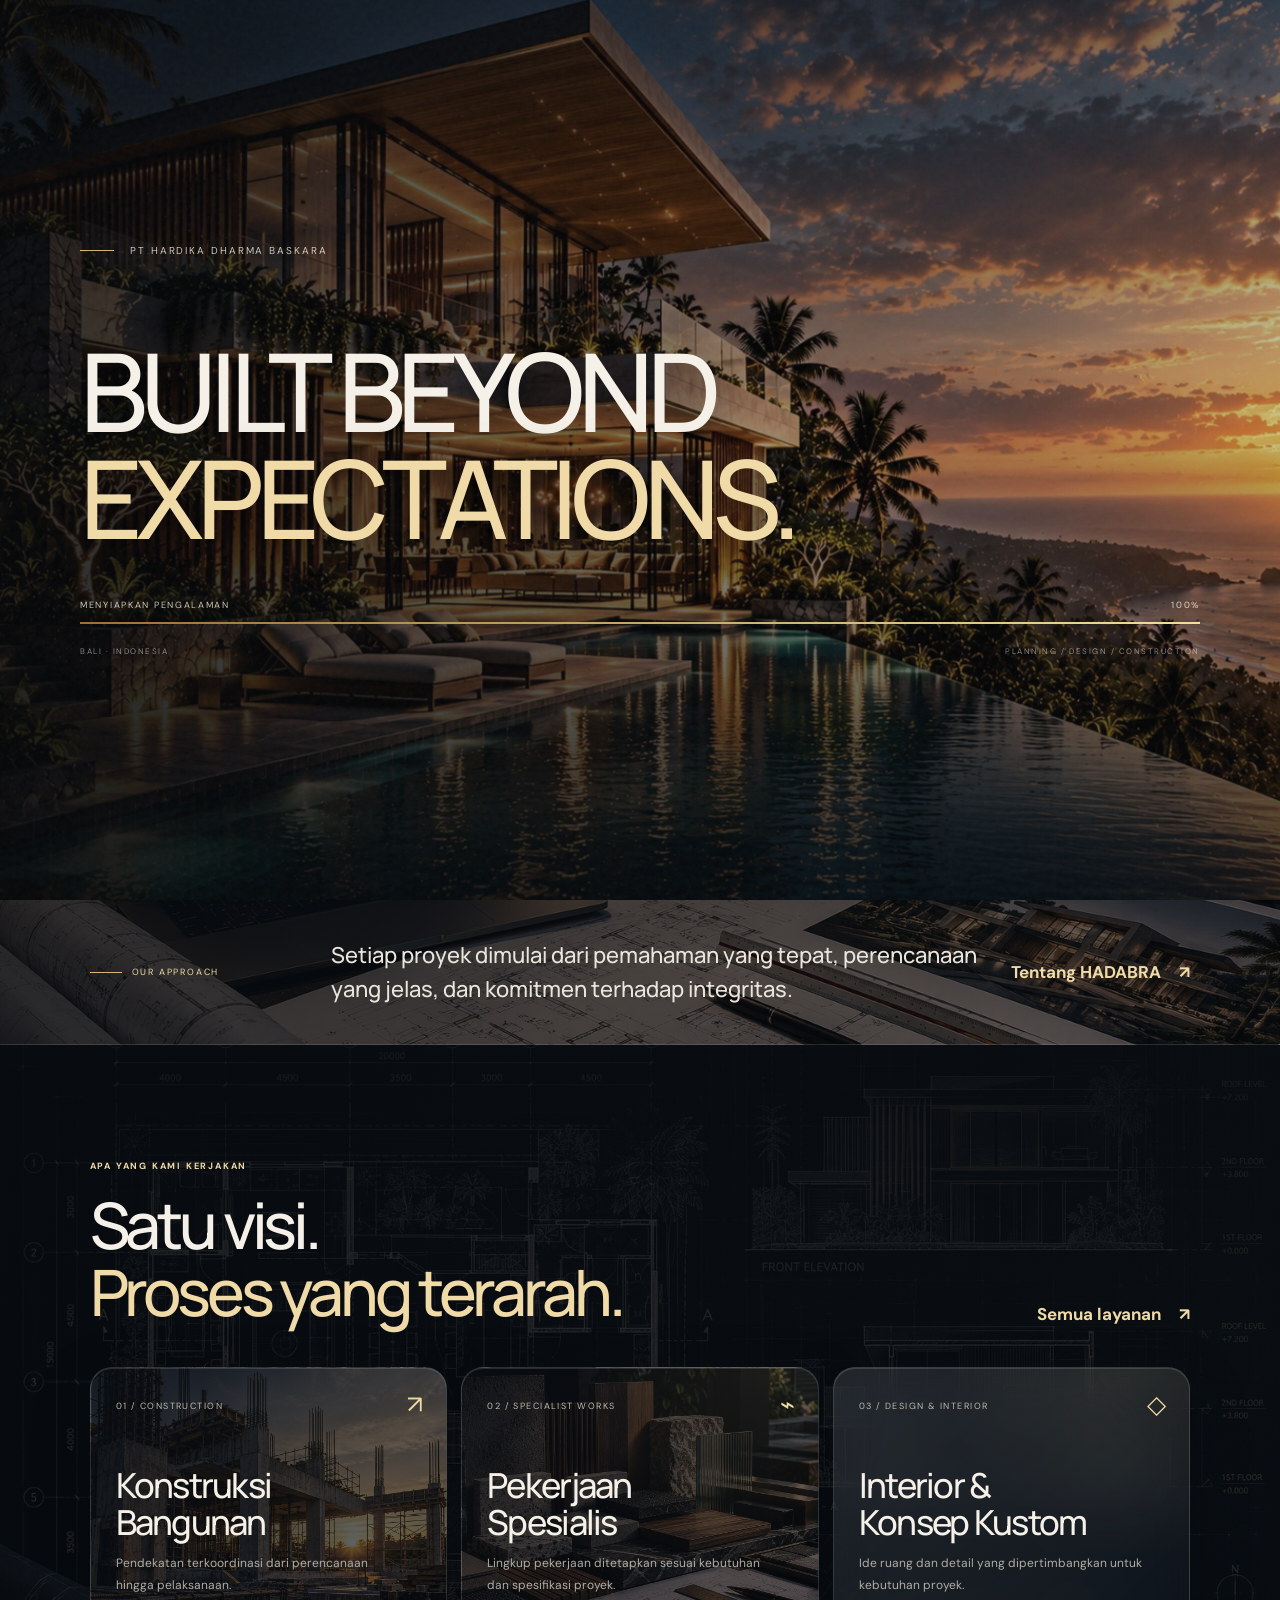
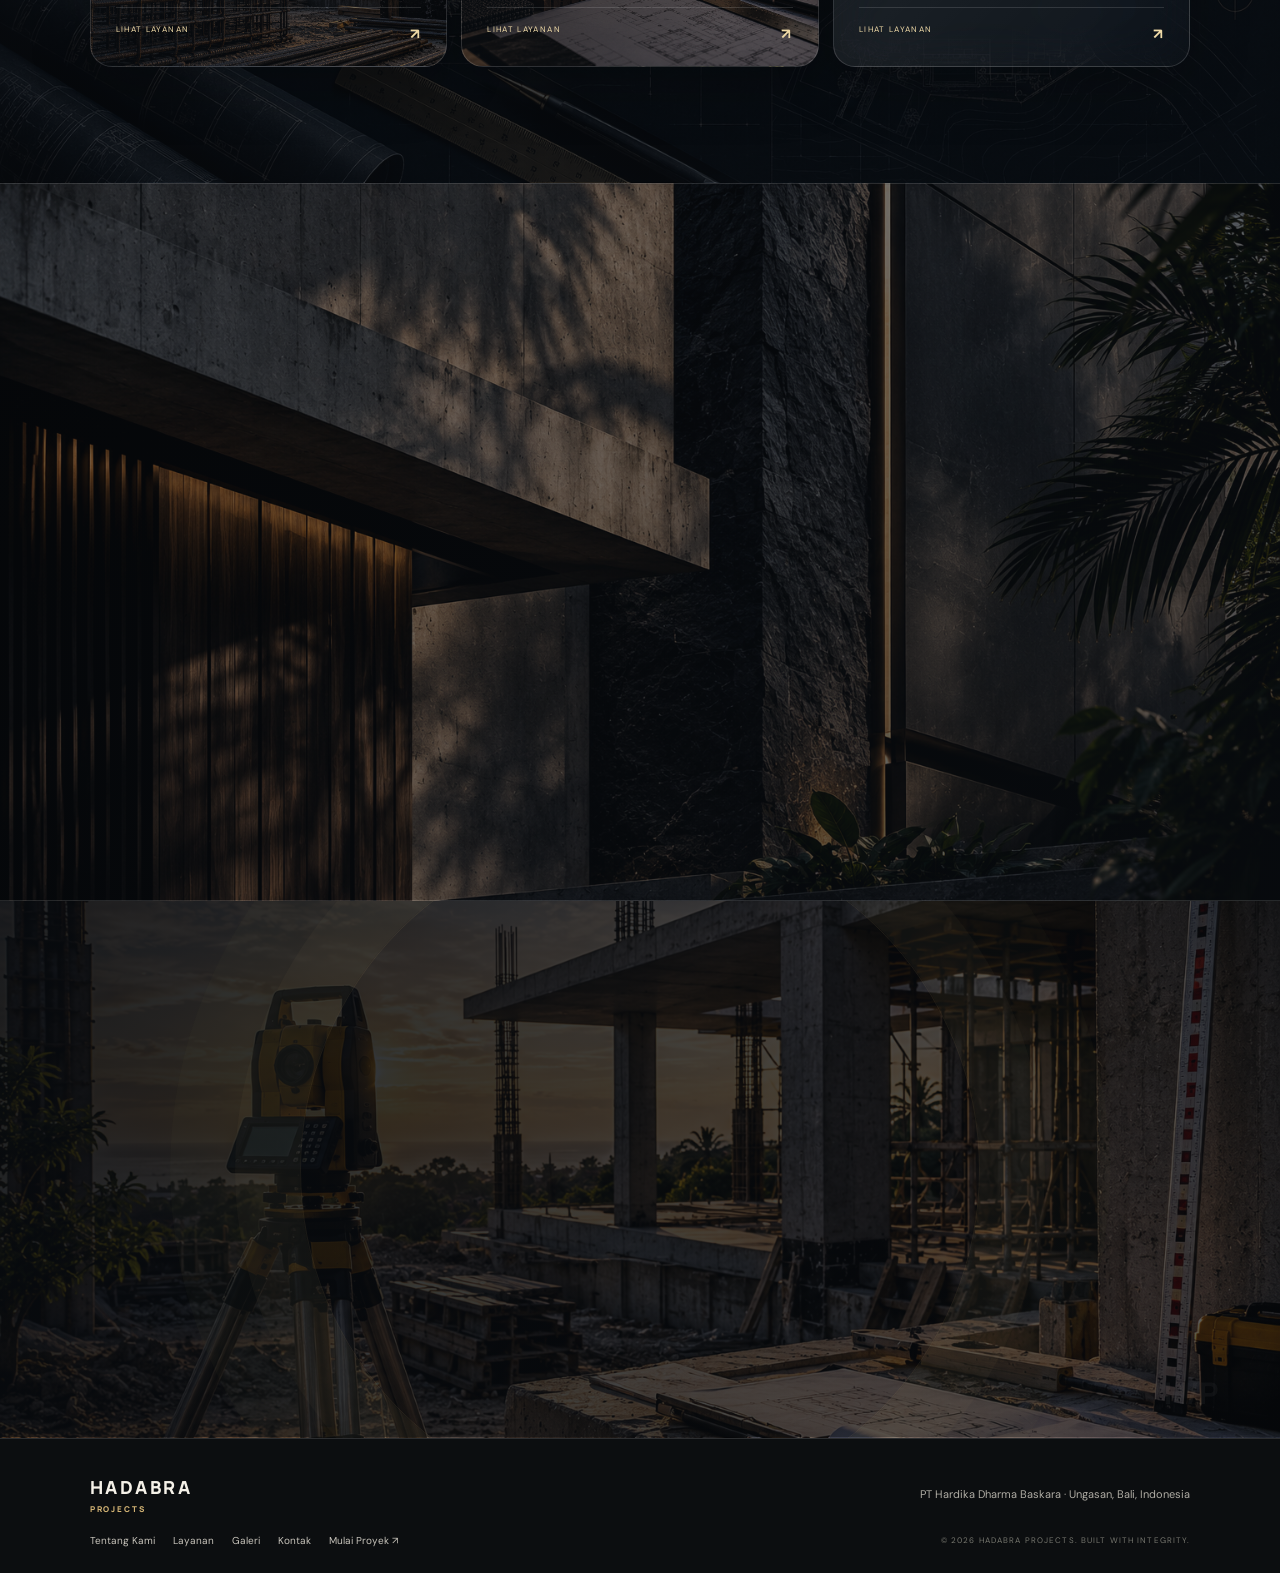
==== commit 94321711: "Update index.html" ====
--- a/index.html
+++ b/index.html
@@ -7,7 +7,7 @@
   <meta name="description" content="HADABRA Projects — Membangun dengan Integritas, Kuat untuk Masa Depan.">
   <title>HADABRA Projects — Integrated Construction Solutions</title>
   <link rel="preload" as="image" href="assets/loading-villa-dusk.webp">
-  <link rel="preload" as="image" href="assets/hero-villa-dusk.webp">
+  <link rel="preload" as="image" href="assets/hadabra-hero-sunset.webp">
   <link rel="stylesheet" href="css/style.css">
   <script src="js/main.js" defer></script>
 </head>
@@ -20,14 +20,14 @@
       <p class="intro-slogan">BUILT BEYOND<br><em>EXPECTATIONS.</em></p>
       <div class="loader-meta"><span><span data-i18n="loadingLabel">MENYIAPKAN PENGALAMAN</span></span><span id="loaderPercent">00%</span></div>
       <div class="loader-track"><span id="loaderBar"></span></div>
-      <div class="intro-foot"><span>BALI · INDONESIA</span><span>CONSTRUCTION / DESIGN / DELIVERY</span></div>
+      <div class="intro-foot"><span>BALI · INDONESIA</span><span>PLANNING / DESIGN / CONSTRUCTION</span></div>
     </div>
   </div>
 
   <header class="header">
     <a class="brand" href="index.html" aria-label="HADABRA Projects home">
       <img src="assets/hadabra-logo.png" alt="HADABRA Projects logo">
-      <span class="brand-copy"><strong>HADABRA</strong><small>PROJECTS · INDONESIA</small></span>
+      <span class="brand-copy"><strong>HADABRA</strong><small>PROJECTS</small></span>
     </a>
     <div class="header-tools">
       <div class="language-switch glass" role="group" aria-label="Pilih bahasa">
@@ -49,17 +49,17 @@
 
   <main id="mainContent">
     <section class="hero" aria-labelledby="heroTitle">
-      <div class="hero-image" aria-hidden="true"><img src="assets/hero-villa-dusk.webp" alt="" fetchpriority="high"></div>
+      <div class="hero-image" aria-hidden="true"><img src="assets/hadabra-hero-sunset.webp" alt="" fetchpriority="high"></div>
       <div class="hero-overlay"></div><div class="hero-grid"></div>
       <div class="hero-inner">
         <div class="eyebrow reveal"><span class="eyebrow-line"></span> HADABRA PROJECTS <span class="eyebrow-location">BALI, INDONESIA</span></div>
         <h1 class="reveal" id="heroTitle" data-i18n="heroTitle">Membangun dengan<br><span>Integritas.</span><br><b>Kuat untuk Masa Depan.</b></h1>
         <p class="hero-lead reveal" data-i18n="heroLead">Solusi konstruksi yang terencana, terkoordinasi, dan berorientasi pada hasil.</p>
         <div class="hero-actions reveal">
-          <a class="button button-gold" href="start-project.html"><span data-i18n="heroStart">Mulai Proyek</span> <span>↗</span></a>
+          <a class="button button-gold" href="https://wa.me/6282314731733?text=Halo%20HADABRA%2C%20saya%20ingin%20konsultasi%20dan%20survei%20gratis%20untuk%20proyek%20saya."><span data-i18n="heroStart">Konsultasi &amp; Survei Gratis</span> <span>↗</span></a>
           <a class="button button-glass" href="services.html"><span data-i18n="heroExplore">Jelajahi Layanan</span> <span>→</span></a>
         </div>
-        <div class="hero-bottom reveal"><span>DESIGN-LED THINKING · CONSTRUCTION · DELIVERY</span><a href="about.html"><span data-i18n="heroKnow">KENALI HADABRA</span> <span>↓</span></a></div>
+        <div class="hero-bottom reveal"><span data-i18n="heroDisciplines">PERENCANAAN · DESAIN · KONSTRUKSI</span><a href="about.html"><span data-i18n="heroKnow">KENALI HADABRA</span> <span>↓</span></a></div>
       </div>
       <div class="hero-side-label">BUILT WITH INTENT <span>—</span> BUILT TO LAST</div>
       <div class="hero-number">01 <i>/</i> 07</div>
@@ -87,7 +87,7 @@
     </section>
 
     <section class="closing-cta visual-survey">
-      <div class="cta-orbit" aria-hidden="true"></div><div class="cta-rab" aria-hidden="true"></div><div class="cta-content reveal"><span class="section-kicker" data-i18n="ctaKicker">PROYEK BERIKUTNYA DIMULAI DI SINI</span><h2 data-i18n="ctaTitle">Punya rencana<br><em>untuk dibangun?</em></h2><p data-i18n="ctaBody">Mari mulai dari percakapan, kebutuhan, dan langkah berikutnya yang jelas.</p><a class="button button-gold" href="contact.html"><span data-i18n="ctaButton">Jadwalkan Survei & Konsultasi Gratis</span> <span>↗</span></a></div>
+      <div class="cta-orbit" aria-hidden="true"></div><div class="cta-rab" aria-hidden="true"></div><div class="cta-content reveal"><span class="section-kicker" data-i18n="ctaKicker">PROYEK BERIKUTNYA DIMULAI DI SINI</span><h2 data-i18n="ctaTitle">Punya rencana<br><em>untuk dibangun?</em></h2><p data-i18n="ctaBody">Mari mulai dari percakapan, kebutuhan, dan langkah berikutnya yang jelas.</p><a class="button button-gold" href="https://wa.me/6282314731733?text=Halo%20HADABRA%2C%20saya%20ingin%20konsultasi%20dan%20survei%20gratis%20untuk%20proyek%20saya."><span data-i18n="ctaButton">Konsultasi &amp; Survei Gratis</span> <span>↗</span></a></div>
       <div class="cta-mark">H / P</div>
     </section>
   </main>
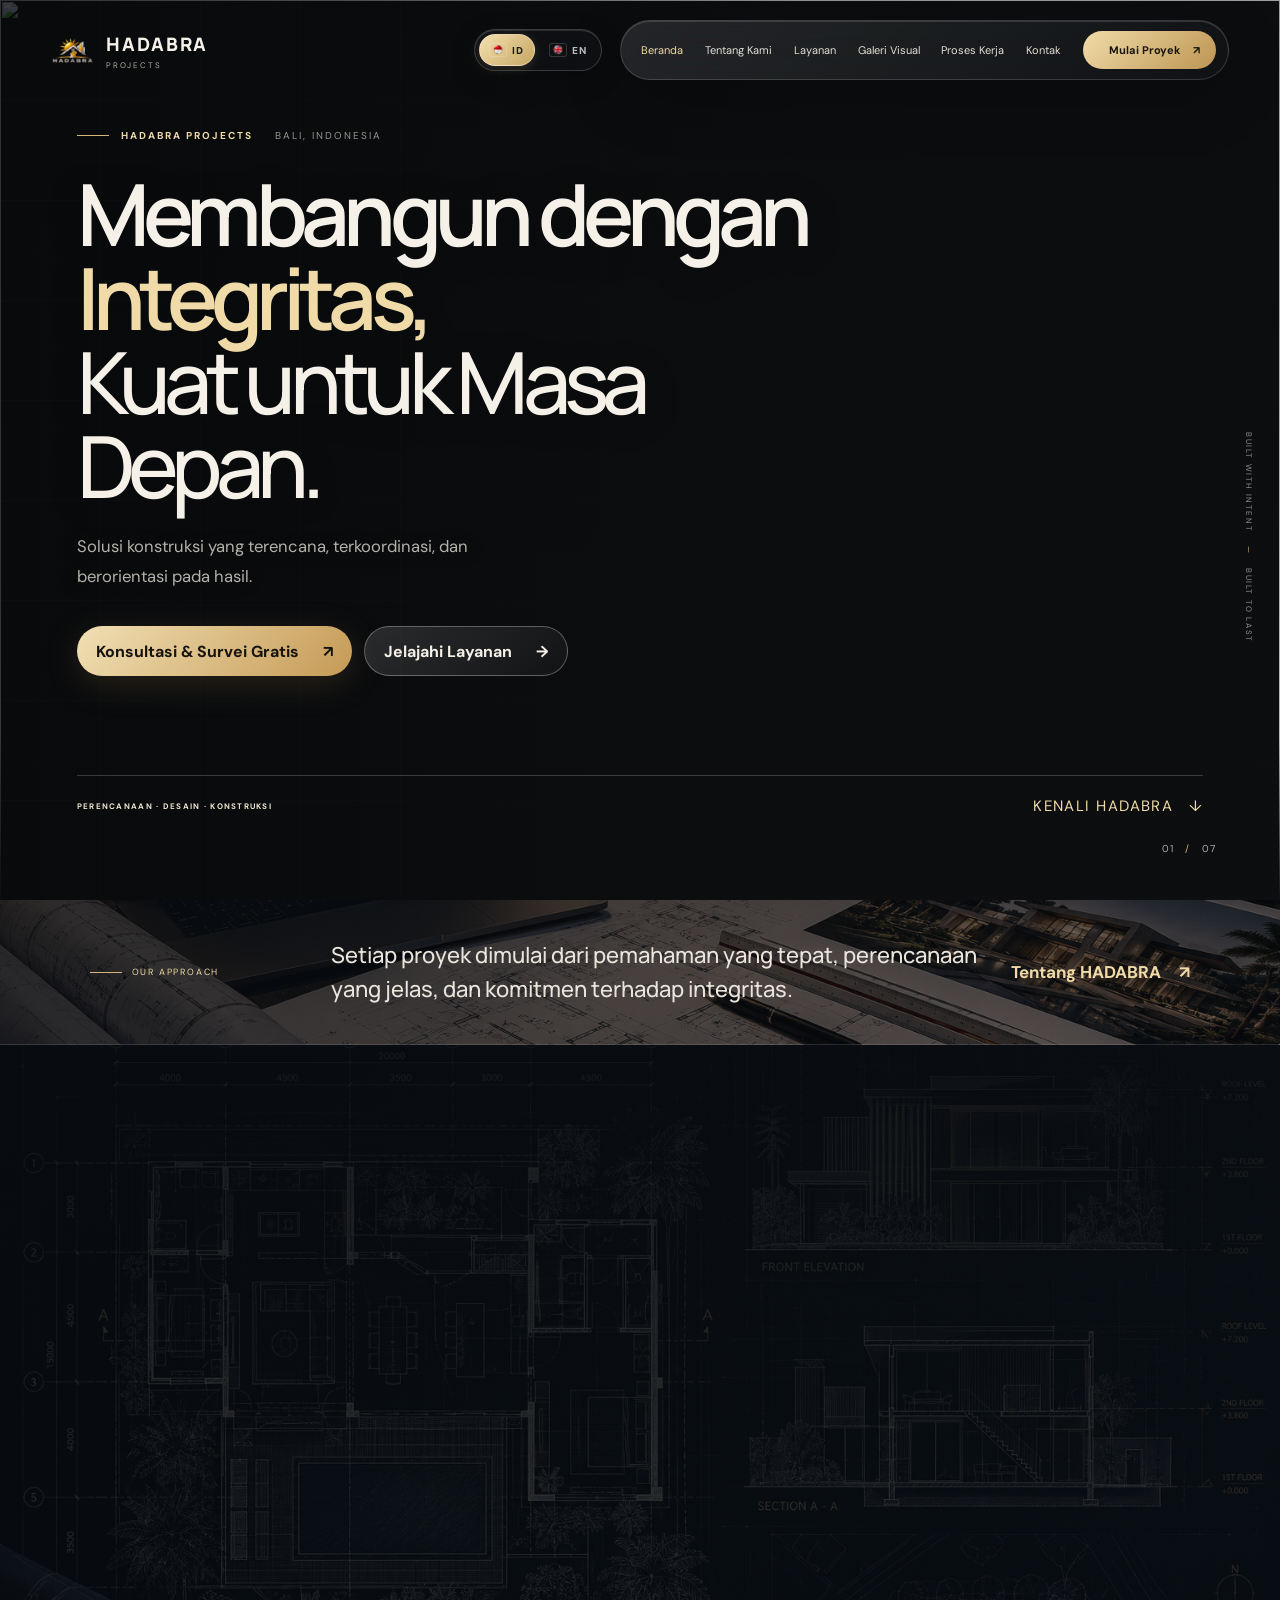
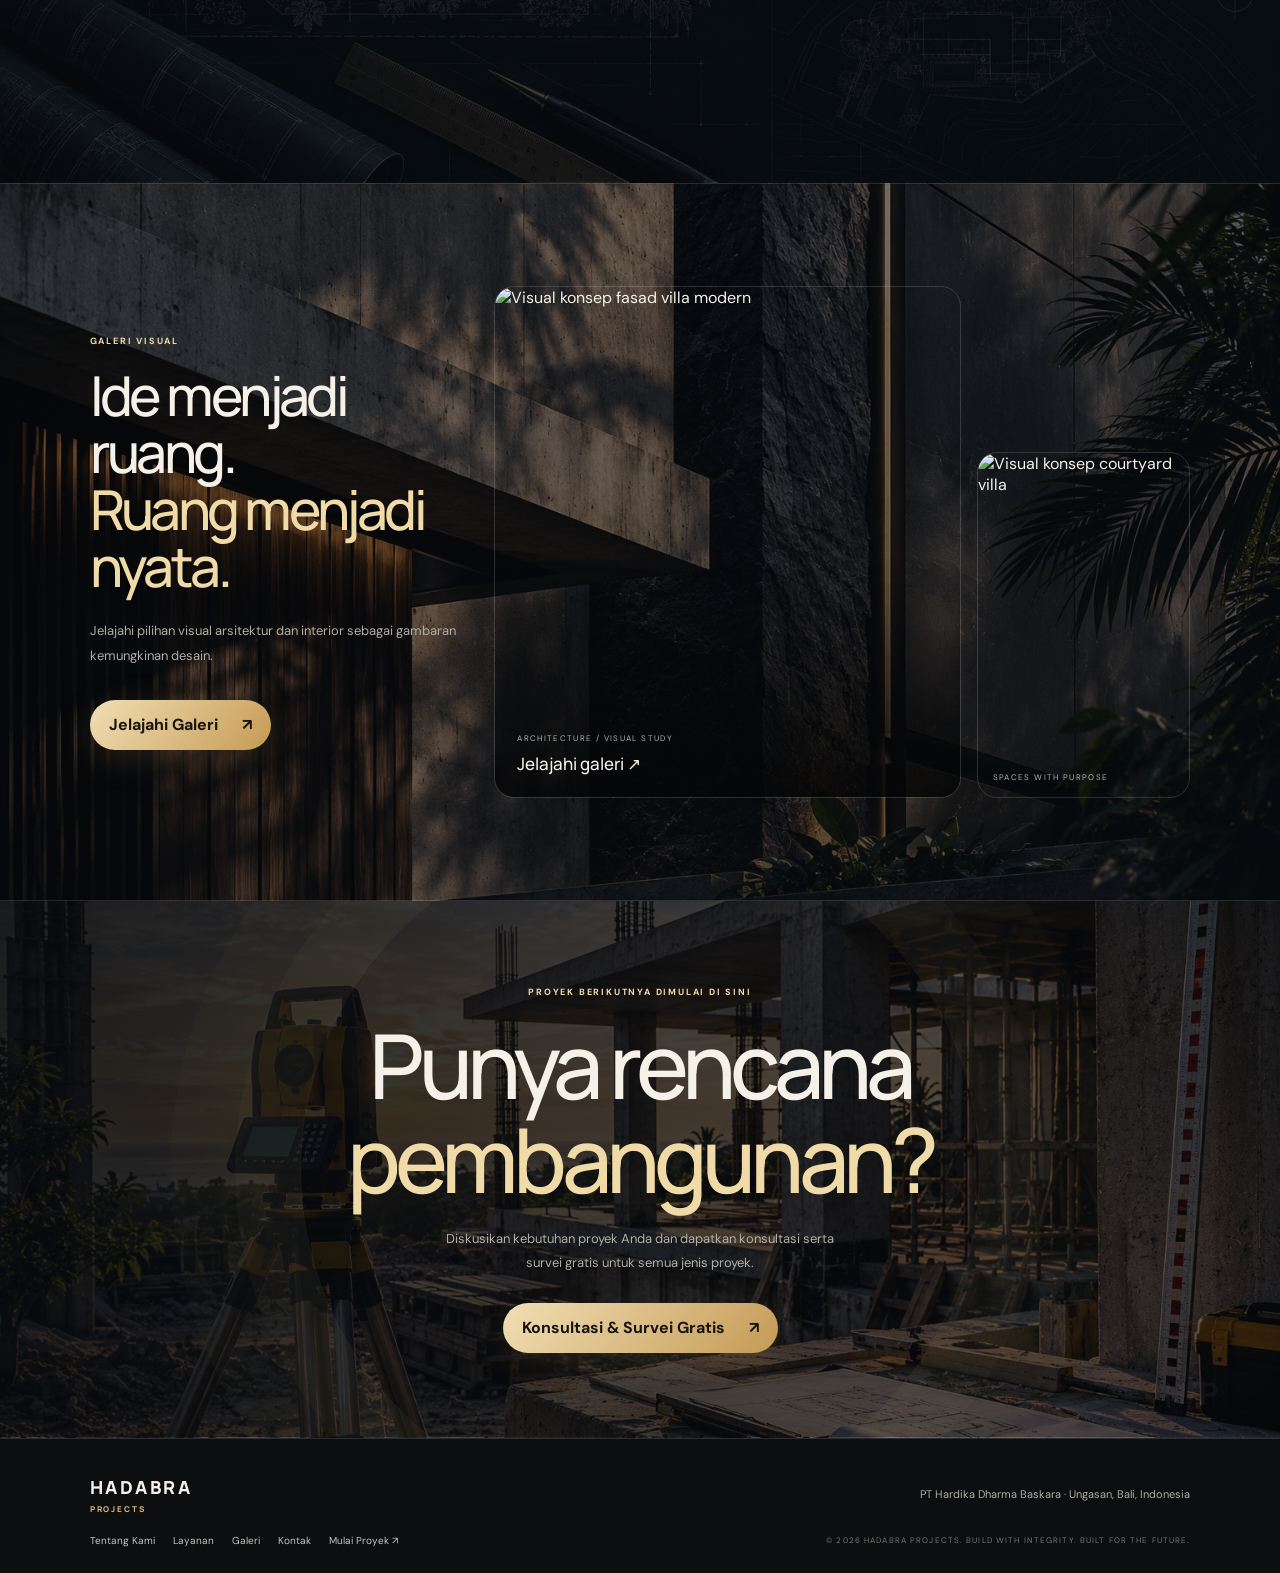
==== commit 1f9f30f1: "Update index.html" ====
--- a/index.html
+++ b/index.html
@@ -7,7 +7,7 @@
   <meta name="description" content="HADABRA Projects — Membangun dengan Integritas, Kuat untuk Masa Depan.">
   <title>HADABRA Projects — Integrated Construction Solutions</title>
   <link rel="preload" as="image" href="assets/loading-villa-dusk.webp">
-  <link rel="preload" as="image" href="assets/hadabra-hero-sunset.webp">
+  <link rel="preload" as="image" href="assets/hero-villa-dusk.webp">
   <link rel="stylesheet" href="css/style.css">
   <script src="js/main.js" defer></script>
 </head>
--- a/css/style.css
+++ b/css/style.css
@@ -65,3 +65,24 @@
 .language-button:focus-visible{outline:2px solid var(--gold2);outline-offset:3px}
 @media(max-width:1000px){.header-tools{gap:8px}.language-switch{order:0}.menu-toggle{order:1}}
 @media(max-width:600px){.header{gap:8px}.header-tools{gap:6px}.language-button{min-height:30px;padding:5px 7px;font-size:9px;gap:4px}.language-button img{width:14px;height:11px}.brand{gap:8px}.brand-copy small{letter-spacing:.1em}}
+
+/* Homepage layout refinement — editorial architecture hero */
+.brand-copy strong{font-size:clamp(16px,1.45vw,21px);letter-spacing:.09em}
+.brand-copy small{font-size:8px;letter-spacing:.22em}
+.hero-image img{object-position:center center;animation:none}
+.hero-overlay{background:linear-gradient(90deg,rgba(7,9,11,.76) 0%,rgba(7,9,11,.54) 31%,rgba(7,9,11,.12) 62%,rgba(7,9,11,.04) 100%),linear-gradient(0deg,#0c0e10 0%,transparent 18%,rgba(5,7,8,.14) 100%)}
+.hero-inner{width:min(1280px,calc(100% - 12vw));margin:115px auto 70px}
+.hero h1{max-width:760px;font-size:clamp(3.1rem,6.7vw,6.7rem);line-height:.98;letter-spacing:-.078em;text-shadow:0 5px 34px rgba(0,0,0,.22)}
+.hero h1 span{color:var(--gold2)}
+.hero-lead{max-width:440px;text-shadow:0 2px 18px rgba(0,0,0,.45)}
+.hero-bottom>span{color:#f1e7d2;font-weight:700;letter-spacing:.16em}
+.closing-cta .cta-content h2{max-width:850px}
+@media(max-width:600px){
+ .hero-image img{object-position:62% center}
+ .hero-overlay{background:linear-gradient(90deg,rgba(7,9,11,.82),rgba(7,9,11,.55) 64%,rgba(7,9,11,.22)),linear-gradient(0deg,#0c0e10 0%,transparent 22%,rgba(5,7,8,.24) 100%)}
+ .hero h1{max-width:520px;font-size:clamp(2.8rem,11.6vw,4.4rem);line-height:1.01}
+ .hero-inner{margin-top:115px}
+ .hero-actions .button-gold{max-width:100%}
+ .brand-copy strong{font-size:13px;letter-spacing:.07em}
+ .brand-copy small{font-size:7px}
+}
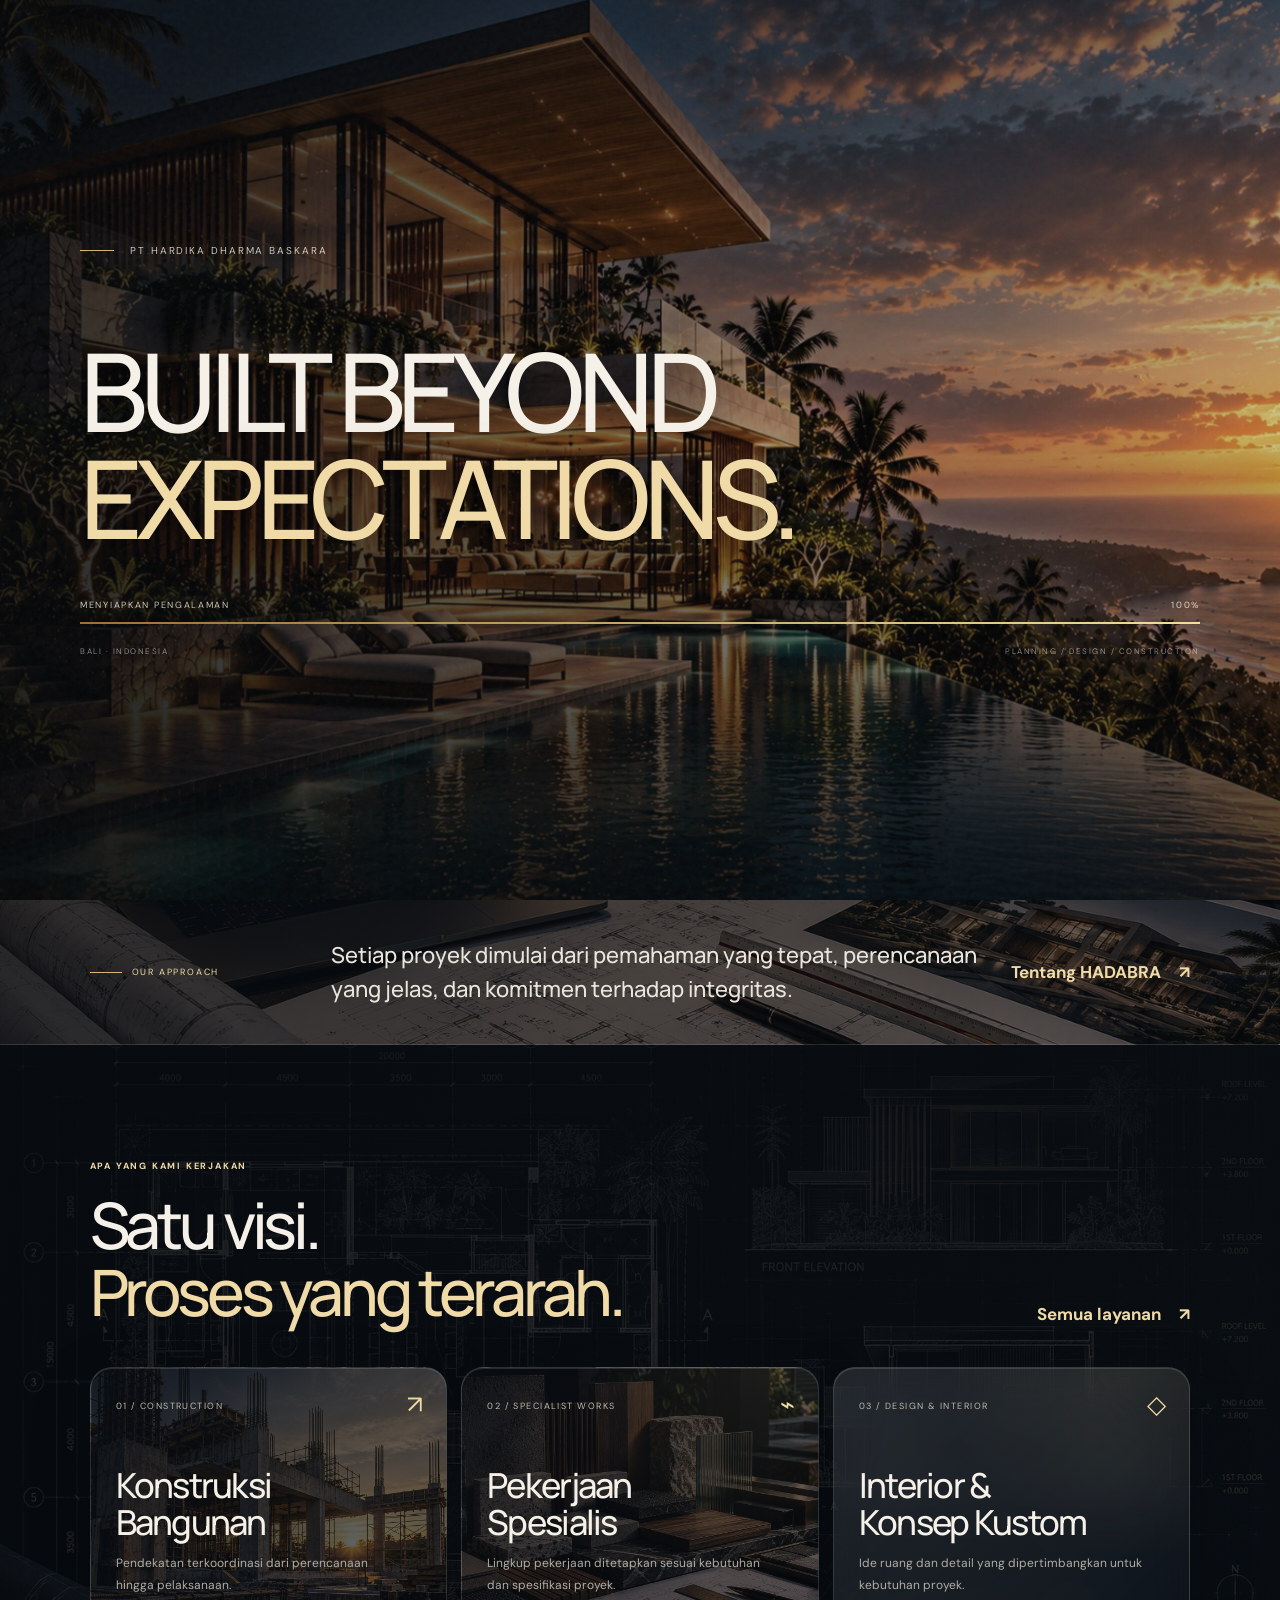
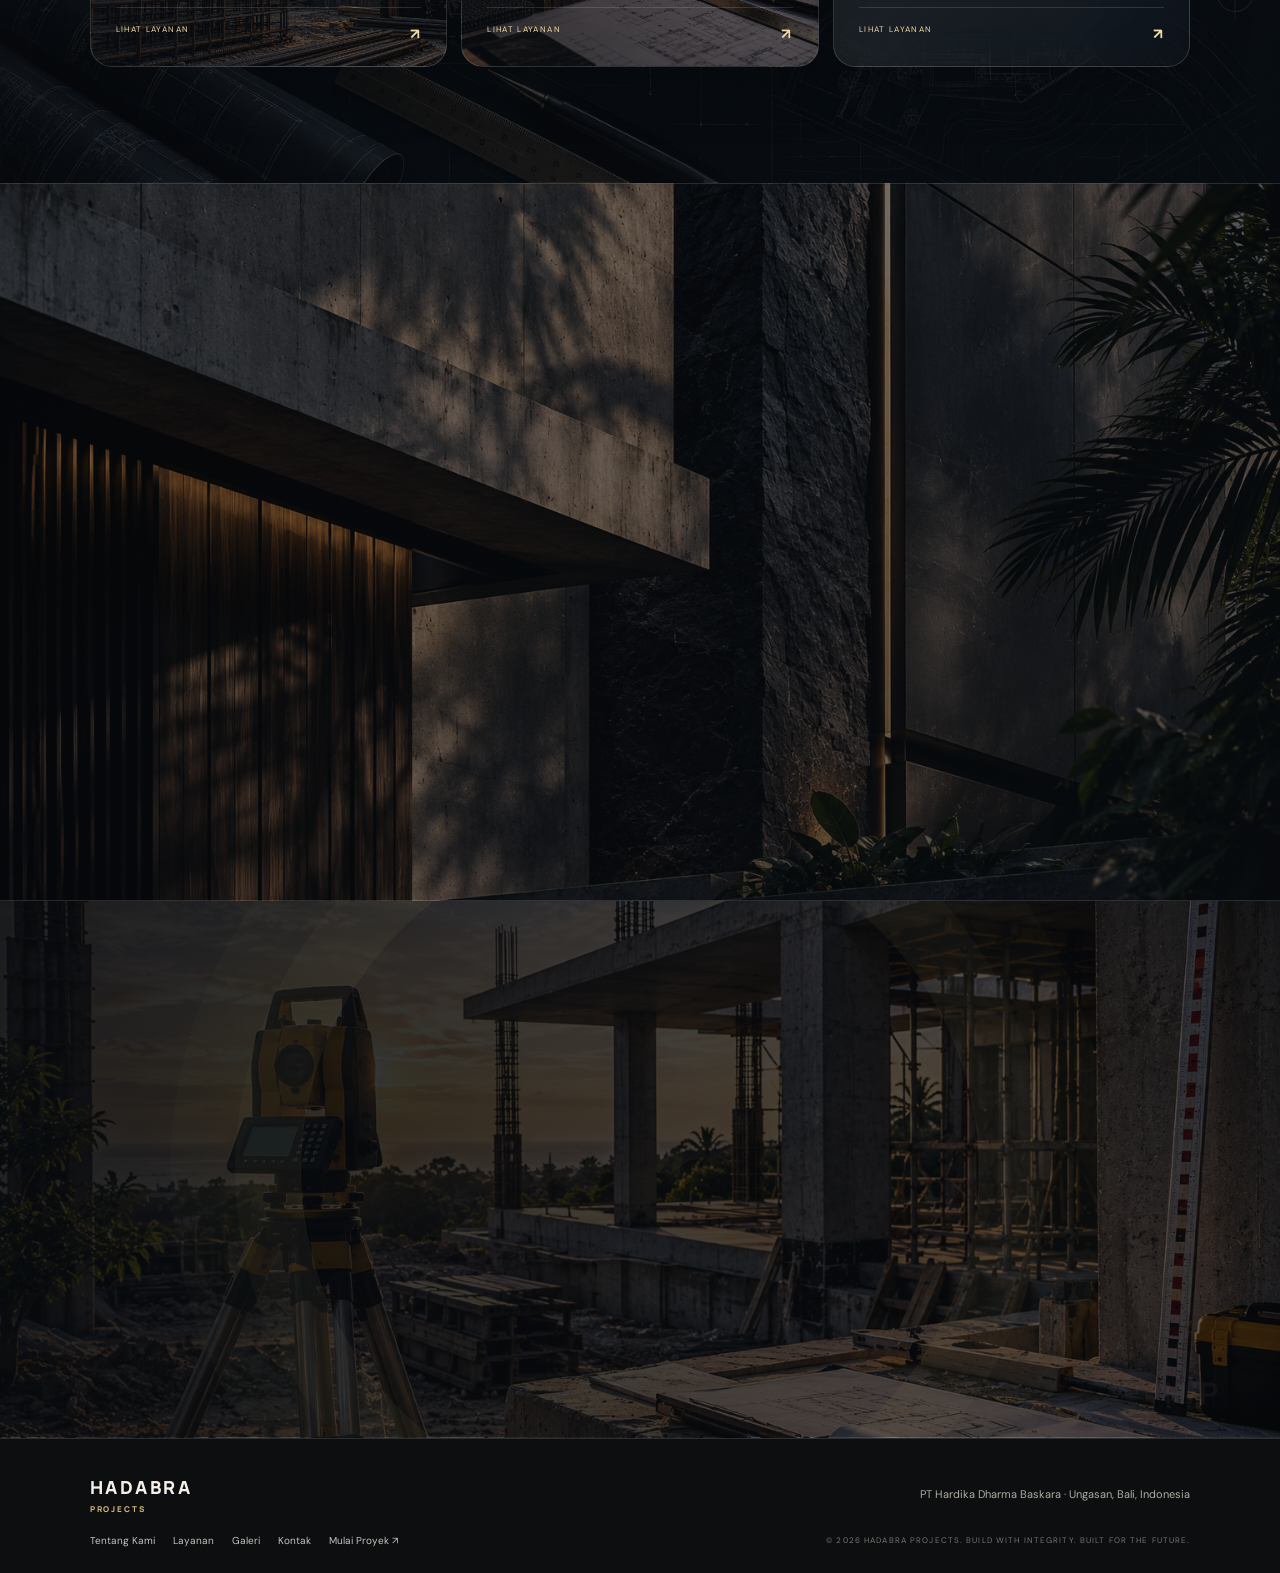
==== commit f41015bb: "Update index.html" ====
--- a/index.html
+++ b/index.html
@@ -49,7 +49,7 @@
 
   <main id="mainContent">
     <section class="hero" aria-labelledby="heroTitle">
-      <div class="hero-image" aria-hidden="true"><img src="assets/hadabra-hero-sunset.webp" alt="" fetchpriority="high"></div>
+      <div class="hero-image" aria-hidden="true"><img src="assets/hero-villa-dusk.webp" alt="" fetchpriority="high"></div>
       <div class="hero-overlay"></div><div class="hero-grid"></div>
       <div class="hero-inner">
         <div class="eyebrow reveal"><span class="eyebrow-line"></span> HADABRA PROJECTS <span class="eyebrow-location">BALI, INDONESIA</span></div>
